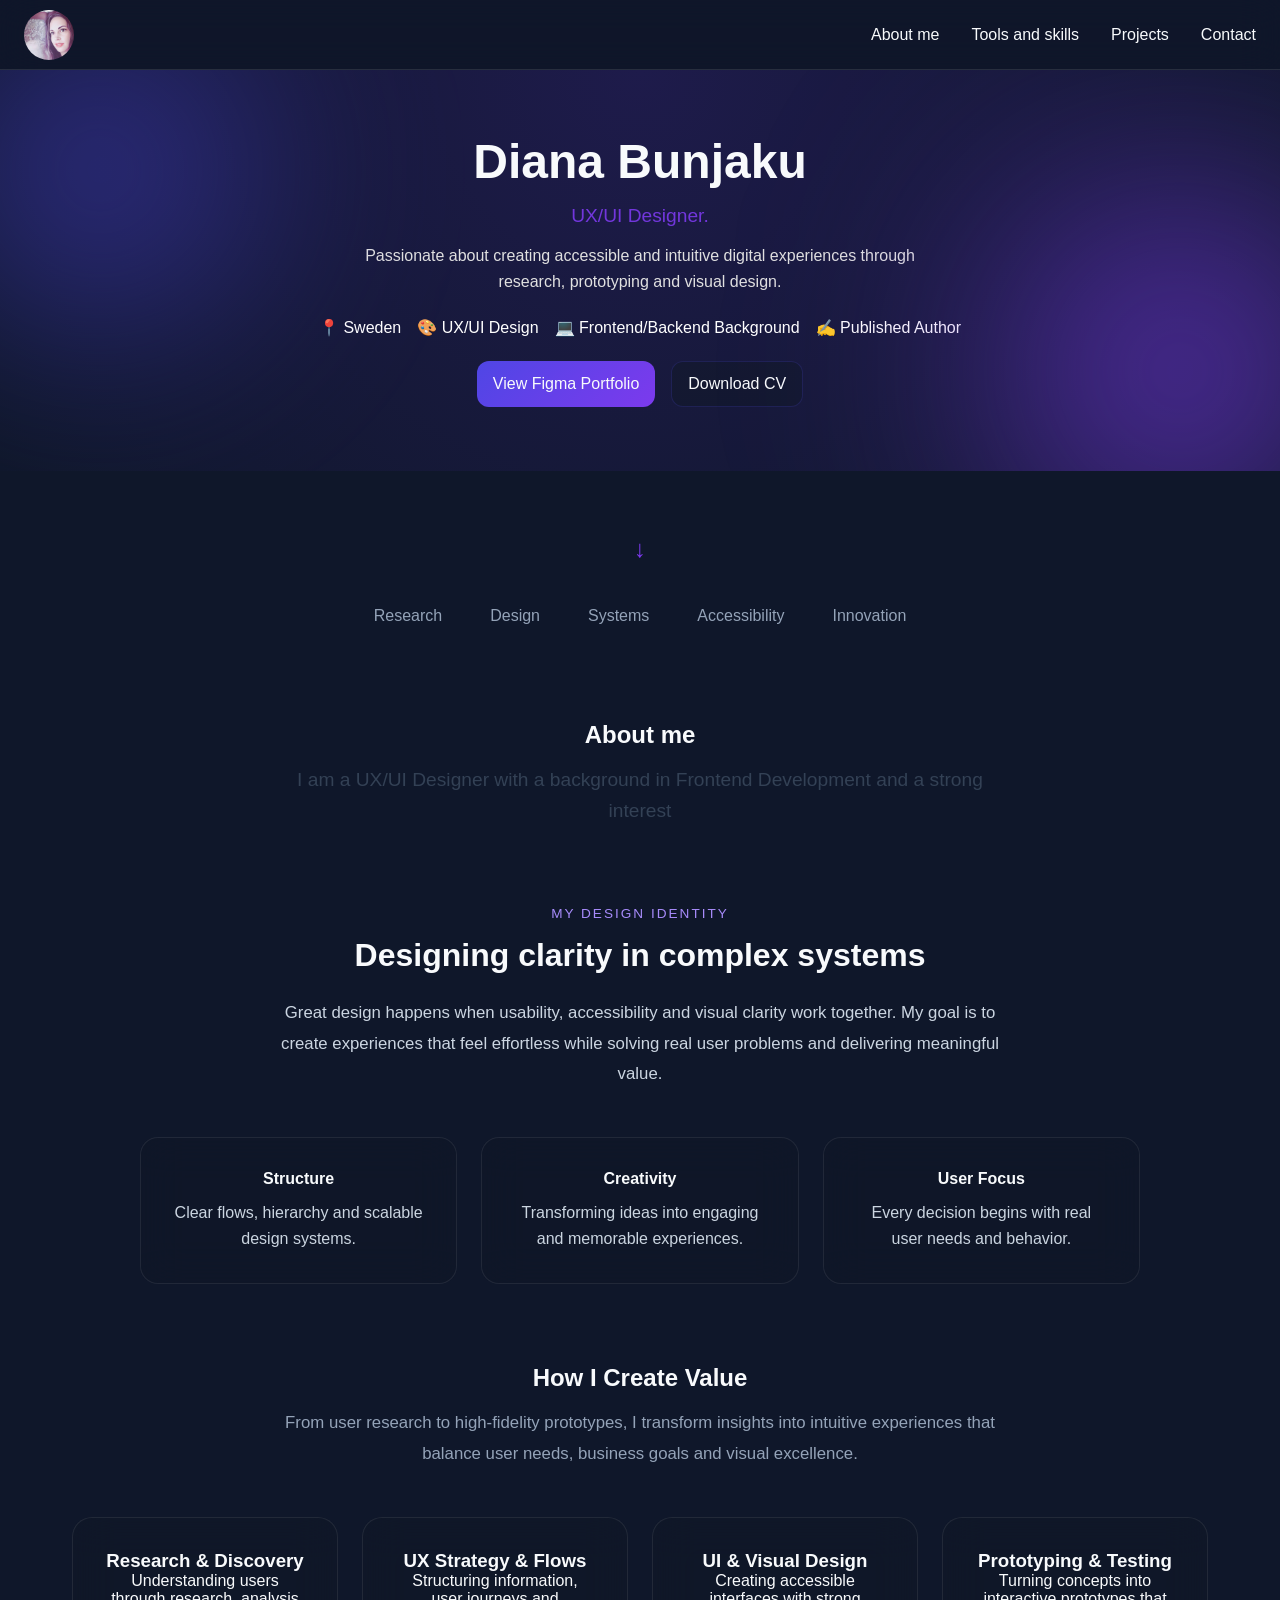
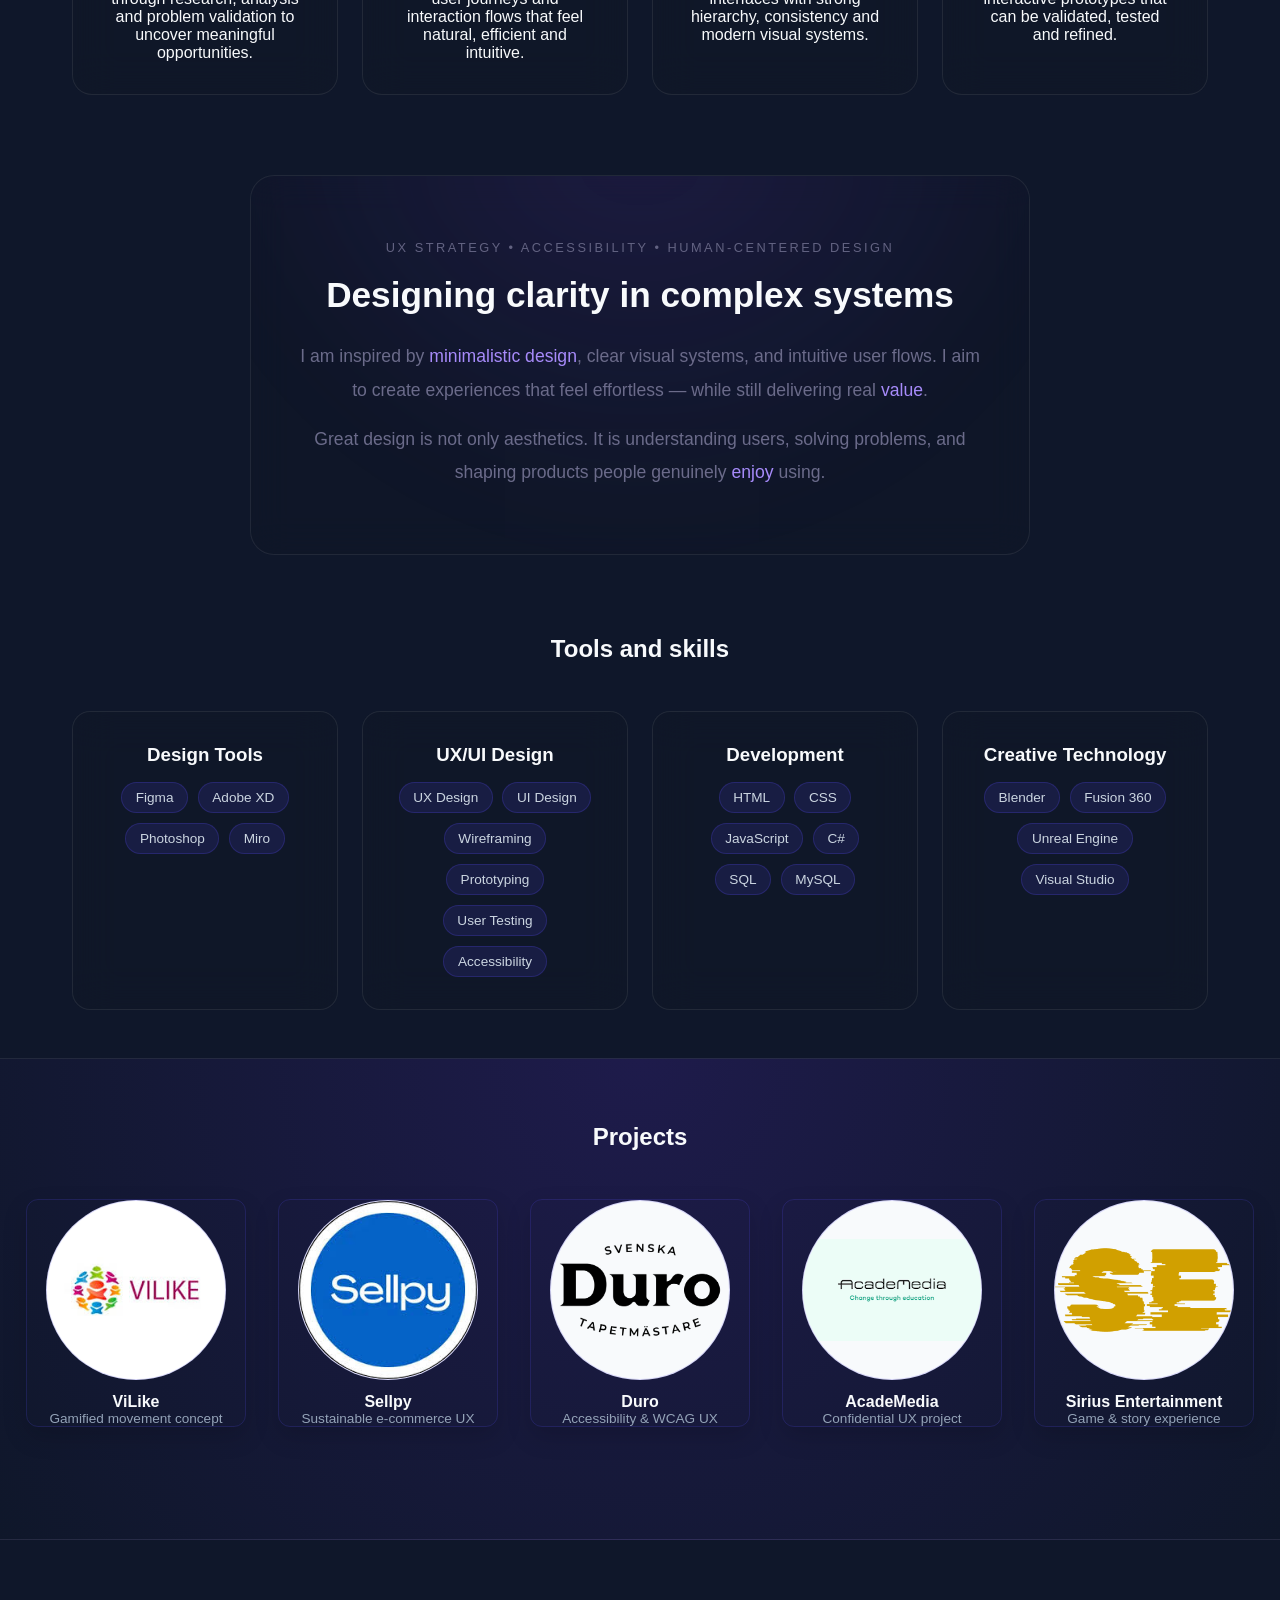
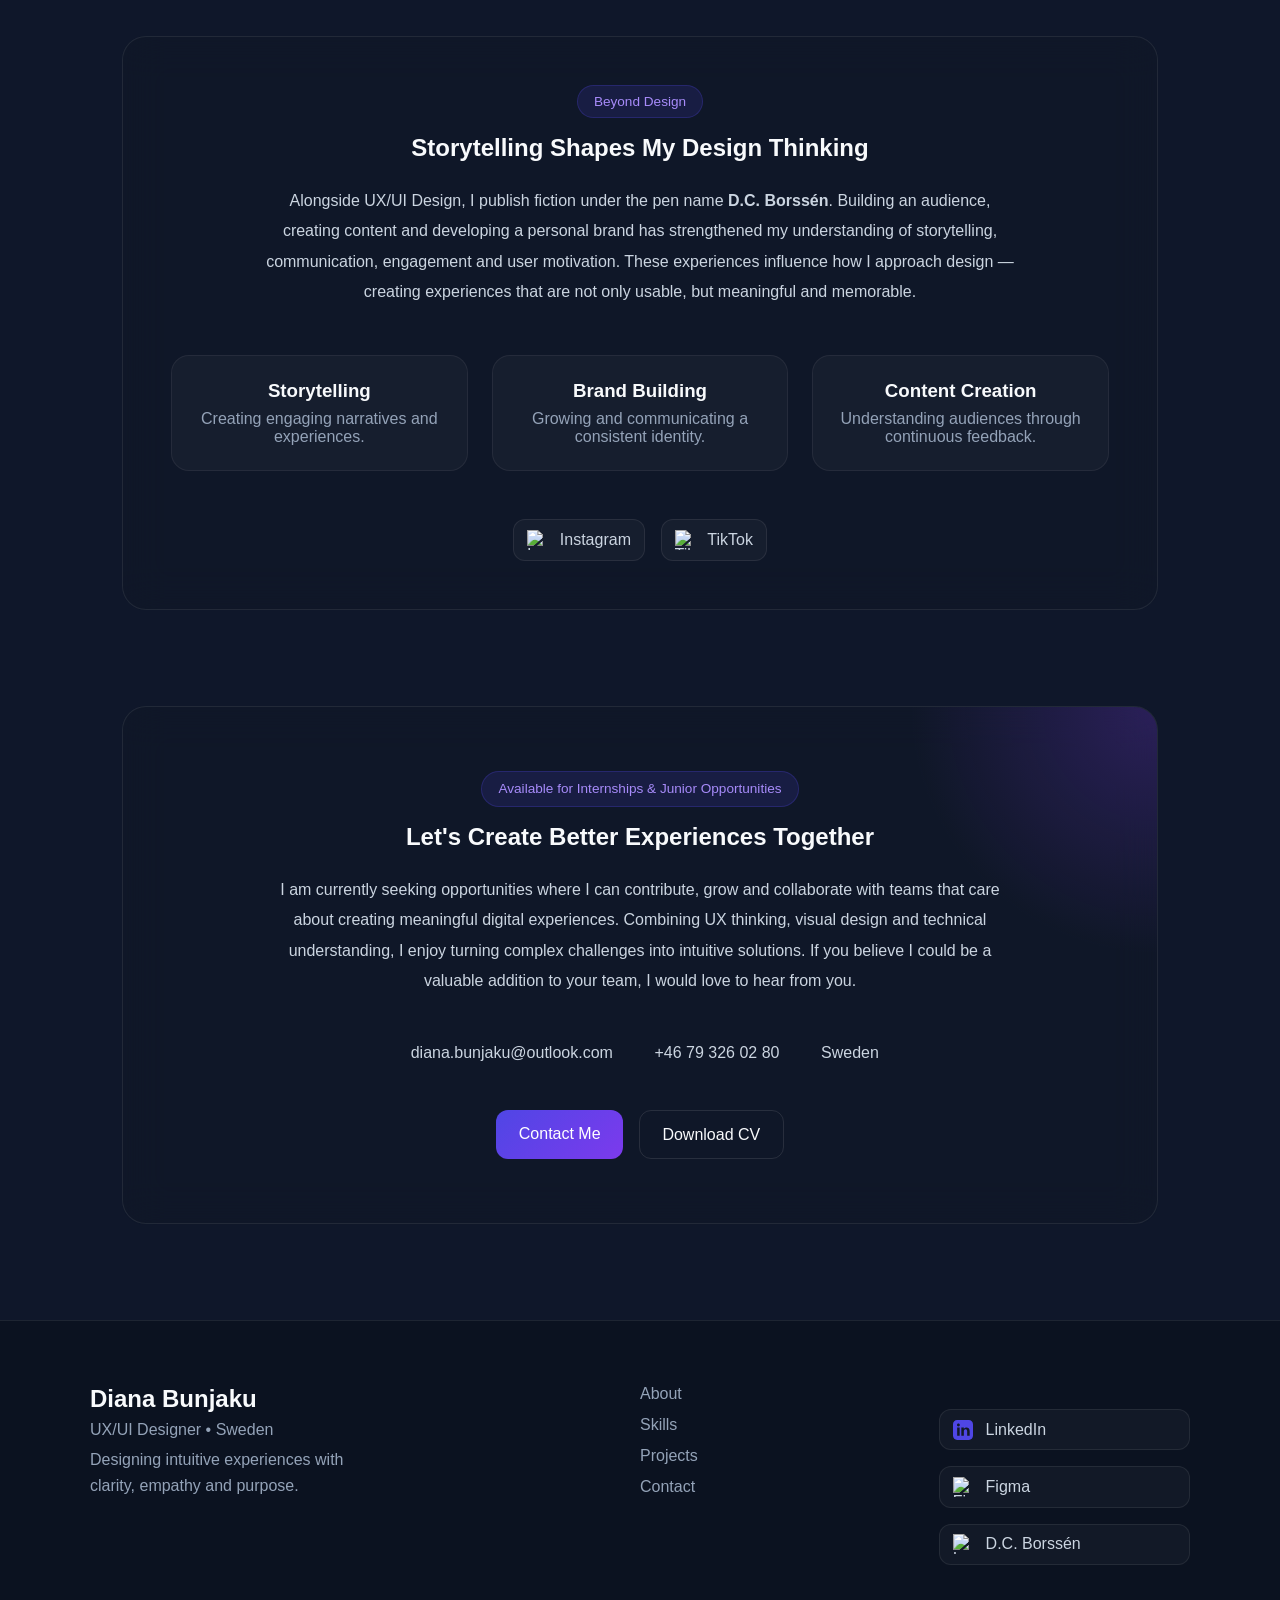
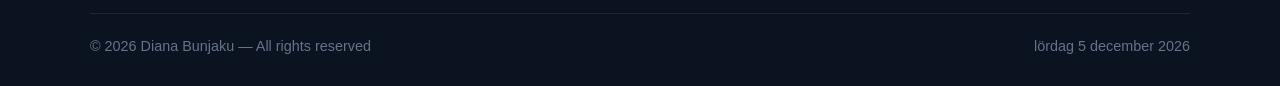
==== index.html @ 35d5da49 "index Byter namn till index.html" ====
<!DOCTYPE html>
<html lang="en">
<head>
    <meta charset="UTF-8">
    <meta name="viewport" content="width=device-width, initial-scale=1.0">
    <meta name="description" content="UX/UI Designer portfolio by Diana Bunjaku, showcasing case studies in UX research, accessibility, sustainable design, game UX and visual design.">
    <meta property="og:title" content="Diana Bunjaku | UX/UI Designer Portfolio">
<meta property="og:description" content="UX/UI portfolio showcasing case studies in UX research, accessibility, sustainable design, game UX and visual design.">
<meta property="og:image" content="images/og-image.png">
<meta property="og:type" content="website">
    <title>Diana Bunjaku | UX/UI Designer Portfolio</title>
    <link rel="stylesheet" href="css/styles.css">
    <link rel="icon" type="image/png" href="images/favicon.png">
    <script src="https://unpkg.com/lucide@latest"></script>
</head>
<body>
    <!-- Header, med navigation -->
    <header class="navbar">
        <!-- länk, tillbaka till start -->
            <a href="index.html" class="profile-picture">
            <img src="images/profile-db.jpg" class="picture" alt="profile picture">
            </a>
          <!-- navigationsmeny -->
            <nav class="nav-links">
                <!-- interna länkar, scrollar till sektioner via id -->
            <a href="#about">About me</a>
            <a href="#tools-and-skills">Tools and skills</a>
            <a href="#projects">Projects</a>
            <a href="#contact">Contact</a>
        </nav>
    </header>

    <section class="hero">
        <h1>Diana Bunjaku</h1>
        <p class="tagline">
UX/UI Designer. </p>
<p class="hero-description">
Passionate about creating accessible and intuitive digital experiences
through research, prototyping and visual design.
</p>
<div class="hero-tags">
<span>📍 Sweden</span>
<span>🎨 UX/UI Design</span>
<span>💻 Frontend/Backend Background</span>
<span>✍️ Published Author</span>
</div>
<div class="hero-buttons">
    <a class="personal-links" href="https://www.figma.com/proto/cJaUcOsBQ9vpoShl1d4egM/Portfolio?node-id=142-179&t=FnBAHOwaCByRGjpJ-0&scaling=scale-down&content-scaling=fixed&starting-point-node-id=142%3A179&page-id=142%3A178" target="_blank" rel="noopener">
        View Figma Portfolio
    </a>
    <a class="personal-links" href="PDF/CV.pdf" target="_blank" rel="noopener">
        Download CV
    </a>
</div>
    </section>
    <div class="scroll-indicator">
↓
</div>
      <!-- ikoner, ux-relaterade områden -->
    <section class="ux-skills">

<div class="ux-item">
<i data-lucide="search"></i>
<span>Research</span>
</div>

<div class="ux-item">
<i data-lucide="pen-tool"></i>
<span>Design</span>
</div>

<div class="ux-item">
<i data-lucide="layout-template"></i>
<span>Systems</span>
</div>

<div class="ux-item">
<i data-lucide="accessibility"></i>
<span>Accessibility</span>
</div>

<div class="ux-item">
<i data-lucide="sparkles"></i>
<span>Innovation</span>
</div>

</section>

    <section id="about" class="container fade-in">
        <h2>About me</h2>
        <p class="typing"></p>
        </section>

        <section class="design-identity fade-in">

    <div class="identity-intro">

        <p class="identity-label">
            MY DESIGN IDENTITY
        </p>

        <h3>
            Designing clarity in complex systems
        </h3>

        <p class="identity-description">
            Great design happens when usability,
            accessibility and visual clarity work together.

            My goal is to create experiences that feel effortless
            while solving real user problems and delivering meaningful value.
        </p>

    </div>

    <div class="identity-grid">

        <div class="identity-card structure">

            <i data-lucide="layers"></i>

            <h4>Structure</h4>

            <p>
                Clear flows, hierarchy and scalable design systems.
            </p>

        </div>

        <div class="identity-card creativity">

            <i data-lucide="sparkles"></i>

            <h4>Creativity</h4>

            <p>
                Transforming ideas into engaging and memorable experiences.
            </p>

        </div>

        <div class="identity-card user">

            <i data-lucide="user-round"></i>

            <h4>User Focus</h4>

            <p>
                Every decision begins with real user needs and behavior.
            </p>

        </div>

    </div>

</section>

        <section class="services-section">

<h2>How I Create Value</h2>

<p class="services-intro">
From user research to high-fidelity prototypes, I transform insights
into intuitive experiences that balance user needs, business goals
and visual excellence.
</p>

<div class="services">

<div class="service-card research-card">
<i data-lucide="search"></i>

<h3>Research & Discovery</h3>

<p>
Understanding users through research, analysis and problem validation
to uncover meaningful opportunities.
</p>

</div>

<div class="service-card ux-card">
<i data-lucide="git-branch"></i>

<h3>UX Strategy & Flows</h3>

<p>
Structuring information, user journeys and interaction flows that
feel natural, efficient and intuitive.
</p>

</div>

<div class="service-card ui-card">
<i data-lucide="palette"></i>

<h3>UI & Visual Design</h3>

<p>
Creating accessible interfaces with strong hierarchy, consistency
and modern visual systems.
</p>

</div>

<div class="service-card prototype-card">
<i data-lucide="monitor-smartphone"></i>

<h3>Prototyping & Testing</h3>

<p>
Turning concepts into interactive prototypes that can be validated,
tested and refined.
</p>

</div>

</div>

</section>

        <section class="about-extra">
    <div class="design-manifesto">

    <p class="manifesto-tag">
        UX Strategy • Accessibility • Human-Centered Design
    </p>

    <h3 class="manifesto-title">
        Designing clarity in complex systems
    </h3>

    <p class="manifesto-text">
        I am inspired by <strong>minimalistic design</strong>, clear visual systems, and intuitive user flows.
        I aim to create experiences that feel effortless — while still delivering real <strong>value</strong>.
    </p>

    <p class="manifesto-text">
        Great design is not only aesthetics.
        It is understanding users, solving problems, and shaping products people genuinely <strong>enjoy</strong> using.
    </p>

</div>
    </section>

        <section id="tools-and-skills" class="container fade-in">
            <h2>Tools and skills</h2>
        </section>
        <!-- verktyg och kompetenser -->
<section class="skills-categories">

    <div class="skill-card skill-card design">
        <i data-lucide="pen-tool"></i>
        <h3>Design Tools</h3>

        <div class="skill-tags">
            <span>Figma</span>
            <span>Adobe XD</span>
            <span>Photoshop</span>
            <span>Miro</span>
        </div>
    </div>

    <div class="skill-card skill-card ux">
        <i data-lucide="sparkles"></i>
        <h3>UX/UI Design</h3>

        <div class="skill-tags">
            <span>UX Design</span>
            <span>UI Design</span>
            <span>Wireframing</span>
            <span>Prototyping</span>
            <span>User Testing</span>
            <span>Accessibility</span>
        </div>
    </div>

    <div class="skill-card skill-card dev">
        <i data-lucide="code-2"></i>
        <h3>Development</h3>

        <div class="skill-tags">
            <span>HTML</span>
            <span>CSS</span>
            <span>JavaScript</span>
            <span>C#</span>
            <span>SQL</span>
            <span>MySQL</span>
        </div>
    </div>

    <div class="skill-card skill-card tech">
        <i data-lucide="box"></i>
        <h3>Creative Technology</h3>

        <div class="skill-tags">
            <span>Blender</span>
            <span>Fusion 360</span>
            <span>Unreal Engine</span>
            <span>Visual Studio</span>
        </div>
    </div>

</section>

        <section id="projects" class="fade-in">
        <h1>Projects</h1>
     <!-- projekt, klickbara bilder -->
    <div class="projects-grid">
        <a class="card vilike" href="projects/project-1.html">
        <div class="project-circle">
        <img src="images/vilike-logo.jpg" alt="vilike project image" class="project-image" class="project-image2">
    </div>

    <div class="project-info">
        <h3>ViLike</h3>
        <p>Gamified movement concept</p>
    </div>
        </a>

         <a class="card sellpy" href="projects/project-2.html">
         <div class="project-circle">
         <img src="images/Sellpy-logo.jpg" alt="sellpy project image" class="project-image">
         </div>
         <div class="project-info">
             <h3>Sellpy</h3>
             <p>Sustainable e-commerce UX</p>
         </div>
         </a>

        <a class="card duro" href="projects/project-3.html">
        <div class="project-circle">
        <img src="images/Duro_logo_SV_svart_hemsida (1).png" alt="duro project image" class="project-image2">
        </div>
        <div class="project-info">
            <h3>Duro</h3>
            <p>Accessibility & WCAG UX</p>
        </div>
        </a>

        <a class="card academedia" href="projects/project-5.html">
        <div class="project-circle">
        <img src="images/AcadeMedia.png" alt="AcadeMedia project image" class="project-image2">
        </div>
        <div class="project-info">
            <h3>AcadeMedia</h3>
            <p>Confidential UX project</p>
        </div>
        </a>

        <a class="card se" href="projects/project-4.html">
        <div class="project-circle">
        <img src="images/SE.png" alt="game project image" class="project-image2">
        </div>
        <div class="project-info">
            <h3>Sirius Entertainment</h3>
            <p>Game & story experience</p>
        </div>
        </a>
    </div>
    </section>

    <section class="creative-section">

<div class="creative-content">

<span class="creative-label">
Beyond Design
</span>

<h2>
Storytelling Shapes My Design Thinking
</h2>

<p class="creative-text">

Alongside UX/UI Design, I publish fiction under the pen name
<strong>D.C. Borssén</strong>.

Building an audience, creating content and developing a personal brand
has strengthened my understanding of storytelling, communication,
engagement and user motivation.

These experiences influence how I approach design —
creating experiences that are not only usable,
but meaningful and memorable.

</p>

<div class="creative-highlights">

<div class="creative-stat">
<h3>Storytelling</h3>
<p>Creating engaging narratives and experiences.</p>
</div>

<div class="creative-stat">
<h3>Brand Building</h3>
<p>Growing and communicating a consistent identity.</p>
</div>

<div class="creative-stat">
<h3>Content Creation</h3>
<p>Understanding audiences through continuous feedback.</p>
</div>

</div>

<div class="creative-links">

<a class="social-link" href="https://instagram.com/dcborssen">
<img src="https://cdn.simpleicons.org/instagram/4F46E5" alt="Instagram icon">
<span>Instagram</span>
</a>

<a class="social-link" href="https://tiktok.com/@dcborssen">
<img src="https://cdn.simpleicons.org/tiktok/4F46E5" alt="TikTok icon">
        <span>TikTok</span>
</a>

</div>

</div>

</section>

    <section id="contact" class="contact-section fade-in">

<div class="contact-card">

<span class="contact-label">
Available for Internships & Junior Opportunities
</span>

<h2>
Let's Create Better Experiences Together
</h2>

<p class="contact-description">

I am currently seeking opportunities where I can contribute,
grow and collaborate with teams that care about creating
meaningful digital experiences.

Combining UX thinking, visual design and technical understanding,
I enjoy turning complex challenges into intuitive solutions.

If you believe I could be a valuable addition to your team,
I would love to hear from you.

</p>

<div class="contact-methods">

<div class="contact-item">
<i data-lucide="mail"></i>
<span>diana.bunjaku@outlook.com</span>
</div>

<div class="contact-item">
<i data-lucide="phone"></i>
<span>+46 79 326 02 80</span>
</div>

<div class="contact-item">
<i data-lucide="map-pin"></i>
<span>Sweden</span>
</div>

</div>

<div class="contact-buttons">

<a
href="mailto:diana.bunjaku@outlook.com"
class="contact-btn primary-btn">

Contact Me

</a>

<a
href="PDF/CV.pdf"
target="_blank"
class="contact-btn secondary-btn">

Download CV

</a>

</div>

</div>

</section>
    
    <footer class="footer">

<div class="footer-inner">

<!-- Brand -->
<div class="footer-brand">

<h2>Diana Bunjaku</h2>

<p>
UX/UI Designer • Sweden
</p>

<p class="footer-tagline">
Designing intuitive experiences with clarity, empathy and purpose.
</p>

</div>

<!-- Links -->
<div class="footer-links">

<a href="#about">About</a>
<a href="#tools-and-skills">Skills</a>
<a href="#projects">Projects</a>
<a href="#contact">Contact</a>

</div>

<!-- Social -->
<div class="social-links">

<a class="social-link" href="https://linkedin.com/in/diana-bunjaku-236253159">
<svg class="icon" viewBox="0 0 24 24" fill="currentColor">
        <path d="M19 0h-14c-2.761 0-5 2.239-5 5v14c0 
        2.761 2.239 5 5 5h14c2.761 0 5-2.239 
        5-5v-14c0-2.761-2.239-5-5-5zm-11 19h-3v-10h3v10zm-1.5-11.268c-.966 
        0-1.75-.79-1.75-1.764s.784-1.764 1.75-1.764 1.75.79 
        1.75 1.764-.784 1.764-1.75 1.764zm13.5 
        11.268h-3v-5.604c0-3.368-4-3.113-4 
        0v5.604h-3v-10h3v1.765c1.396-2.586 
        7-2.777 7 2.476v5.759z"/>
    </svg>
        <span>LinkedIn</span>
</a>

<a class="social-link" href="https://www.figma.com/proto/cJaUcOsBQ9vpoShl1d4egM/Portfolio?node-id=142-179&t=FnBAHOwaCByRGjpJ-0&scaling=scale-down&content-scaling=fixed&starting-point-node-id=142%3A179&page-id=142%3A178">
<img src="https://cdn.simpleicons.org/figma/4F46E5" alt="Figma icon">
        <span>Figma</span>
</a>

<a class="social-link" href="https://instagram.com/dcborssen">
<img src="https://cdn.simpleicons.org/instagram/4F46E5" alt="Instagram icon">
        <span>D.C. Borssén</span>
</a>

</div>

</div>

<div class="footer-bottom">

<p>© 2026 Diana Bunjaku — All rights reserved</p>

<p id="date"></p>

</div>

</footer>

    <script src="js/script.js"></script>
</body>
</html>
---- css/styles.css ----
/* tar bort default spacing från browsern */
* {
    margin: 0; /* tar bort alla marginaler */
    padding: 0; /* tar bort all padding */
    text-decoration: none; /* tar bort underline på länkar */
    box-sizing: border-box; /* gör layout mer förutsägbar */
}

body {
    font-family: 'Arial', sans-serif;
    background: #0F172A;
    color: #F8FAFC;
    margin: 0;
}

.navbar {
    display: flex; /* flexbox layout */
    justify-content: space-between; /* sprider ut innehåll */
    align-items: center; /* vertikal centrering */
    padding: 0.6rem 1.5rem;
    background: rgba(15,23,42,.6);
    -webkit-backdrop-filter: blur(10px);
    -webkit-backdrop-filter: blur(20px);
    backdrop-filter: blur(20px);
    border-bottom: 1px solid rgba(248, 250, 252, 0.1);
    position: sticky; /* följer med vid scroll */
    top: 0;
    z-index: 1000; /* ligger ovanpå allt */
}

.navbar.scrolled {
    box-shadow: 0 10px 30px rgba(0,0,0,.3);
}

.profile-picture img {
    display: block;
    width: 50px;
    height: 50px;
    border-radius: 50%; /* gör den rund */
    object-fit: cover; /* gör att bilden fyller utan att deformeras */
}
/* hover, profil-bild */
.profile-picture img:hover {
    transform: scale(1.2);
    transition: 0.3s;
}

.nav-links {
    display: flex;
    gap: 2rem; /* mellanrum mellan nav-länkar (interna = #about) */
}

.nav-links a {
    text-decoration: none;
    color: #F8FAFC;
    font-weight: 500;
    transition: 0.2s;
    position: relative;
}

.nav-links a:hover {
    color: #4F46E5; /* hover */
}

.nav-links a::after {
    content: "";
    position: absolute;
    left: 0;
    bottom: -4px;
    width: 0%;
    height: 2px;
    background: #4F46E5;
    transition: 0.3s;
}

.nav-links a:hover::after {
    width: 100%;
}

.hero {
    text-align: center;
    padding: 4rem;
    background: radial-gradient(circle at top, #1e1b4b, #0F172A);
    color: white;
    position: relative;
    overflow: hidden;
}

.hero::before {
    content: "";
    position: absolute;
    width: 600px;
    height: 600px;
    background: radial-gradient(circle, #4F46E5, transparent 60%);
    top: -200px;
    left: -200px;
    filter: blur(80px);
    opacity: 0.5;
    animation: floatGlow 6s ease-in-out infinite;
}

.hero::after {
    content: "";

    position: absolute;

    width: 500px;
    height: 500px;

    right: -150px;
    bottom: -150px;

    background:
    radial-gradient(
        circle,
        #7C3AED,
        transparent 70%
    );

    filter: blur(120px);

    animation:
        floatGlow2 10s ease-in-out infinite;
}

@keyframes floatGlow {
    0%, 100% {
        transform: translate(0, 0);
    }
    50% {
        transform: translate(80px, 40px);
    }
}

@keyframes floatGlow2 {
    50% {
        transform:
        translate(-80px,-50px);
    }
}

.hero h1 {
    color: #F8FAFC;
    font-size: 3rem;
    margin-bottom: 1rem;
}

h1, h2, h3 {
    text-align: center;
}

.fade-in {
    opacity: 0;
    transform:translateY(40px) scale(.98);
    transition: opacity .8s ease, transform .8s ease;
}

.fade-in.show {
    opacity: 1;
    transform: translateY(0) scale(1);
}

.typing {
    font-size: 1.2rem;
    color: #CBD5E1;
    white-space: normal;
    overflow-wrap: break-word;
    line-height: 1.6;
    text-align: center;
}

.tagline {
    color: #7C3AED;
    font-size: 1.2rem;
    opacity: 0.9;
}

.hero-description {
    max-width: 600px;
    margin: 1rem auto;
    line-height: 1.6;
    color: #e0e0e0;
}

button {
    background: #4F46E5;
    color: #F8FAFC;
    border: none;
    padding: 0.7rem 1.2rem;
    border-radius: 8px;
    cursor: pointer;
}

button:hover {
    background: #7C3AED;
}

.hero-buttons {
    display: flex;
    gap: 1rem;
    justify-content: center;
    flex-wrap: wrap;
    margin-top: 1.5rem;
}

.personal-links {
    display: flex;
    align-items: center;
    gap: 0.6rem;

    padding: 0.8rem 1rem;
    border-radius: 12px;

    background: rgba(17, 24, 39, 0.5);
    border: 1px solid rgba(79, 70, 229, 0.2);

    color: #F8FAFC;
    text-decoration: none;

    transition: all 0.25s ease;
}

.personal-links:hover {
    transform: translateY(-3px);
    border-color: #4F46E5;
    box-shadow: 0 0 20px rgba(79, 70, 229, 0.3);
}

.personal-links:first-child {
    background: linear-gradient(135deg,#4F46E5,#7C3AED);
    border: none;
}

.personal-links:first-child:hover {
    box-shadow: 0 0 30px rgba(79,70,229,.6);
}

.hero-tags {
    display: flex;
    justify-content: center;
    gap: 1rem;
    flex-wrap: wrap;
    margin-top: 1.5rem;
}

.services {
    display: grid;
    grid-template-columns: repeat(4, 1fr);
    justify-content: center;
    gap: 1.5rem;
    margin-top: 3rem;
}

.service-card {
    background: rgba(17,24,39,.55);
    -webkit-backdrop-filter: blur(20px);
    backdrop-filter: blur(20px);

    border: 1px solid rgba(255,255,255,.08);

    border-radius: 20px;

    padding: 2rem;

    transition: .35s ease;

    position: relative;

    overflow: hidden;
}

.service-card:hover {
    transform: translateY(-8px);
    border-color: #4F46E5;
}

.service-card svg {
    width: 46px;
    height: 46px;

    margin-bottom: 1rem;

    transition: .3s;
}

.research-card svg {
    color: #3B82F6;
}

.ux-card svg {
    color: #A855F7;
}

.ui-card svg {
    color: #F472B6;
}

.prototype-card svg {
    color: #22D3EE;
}

.research-card:hover {
    border-color: #3B82F6;
    box-shadow: 0 0 30px rgba(59,130,246,.25);
}

.ux-card:hover {
    border-color: #A855F7;
    box-shadow: 0 0 30px rgba(168,85,247,.25);
}

.ui-card:hover {
    border-color: #F472B6;
    box-shadow: 0 0 30px rgba(244,114,182,.25);
}

.prototype-card:hover {
    border-color: #22D3EE;
    box-shadow: 0 0 30px rgba(34,211,238,.25);
}

.service-card:hover svg {
    transform: scale(1.15);
}

.services-section {
    max-width: 1200px;
    margin: 5rem auto;
    padding: 0 2rem;
    text-align: center;
}

.services-intro {
    max-width: 750px;
    margin: 1rem auto 3rem;
    color: #94A3B8;
    line-height: 1.8;
    font-size: 1.05rem;
}

.container {
    max-width: 1200px; /* begränsar bredd */
    margin: 0 auto; /* centrerar */
    padding: 0 2rem;
}

.container p {
    text-align: center;
}

section {
margin-bottom: 4rem;
}

#about {
    max-width: 850px;
}

#about p {
    max-width: 700px;
    margin: 1rem auto;
    line-height: 1.6; /* bättre läsbarhet, luft mellan raderna */
    color: #334155;
}

.about-extra p {
    text-align: center;
    margin-top: 1rem;
    color: #6B6B8A;
}

.design-identity {
    text-align: center;
    margin: 5rem auto;
    max-width: 1100px;
    padding: 0 2rem;
}

.identity-intro {
    text-align: center;
    max-width: 750px;
    margin: 0 auto 3rem auto;
}

.identity-label {
    color: #A78BFA;
    text-transform: uppercase;
    letter-spacing: 2px;
    font-size: .85rem;
    margin-bottom: 1rem;
}

.identity-intro h3 {
    font-size: 2rem;
    color: #F8FAFC;
    margin-bottom: 1.5rem;
}

.identity-description {
    color: #CBD5E1;
    line-height: 1.8;
    font-size: 1.05rem;
}

.identity-subtitle {
    color: #94A3B8;
    margin-top: .5rem;
    margin-bottom: 2.5rem;
}

.identity-grid {
    display: grid;
    grid-template-columns: repeat(3, 1fr);
    gap: 1.5rem;
    max-width: 1000px;
    margin: 0 auto;
}

.identity-card {
    background: rgba(17,24,39,.55);
    border: 1px solid rgba(255,255,255,.08);

    border-radius: 20px;

    padding: 2rem;

    text-align: center;

    -webkit-backdrop-filter: blur(20px);
    backdrop-filter: blur(20px);

    transition: .3s;
}

.identity-card:hover {
    transform: translateY(-8px);
}

.identity-card.structure:hover {
    border-color: #3B82F6;
    box-shadow: 0 0 25px rgba(59,130,246,.25);
}

.identity-card.creativity:hover {
    border-color: #A855F7;
    box-shadow: 0 0 25px rgba(168,85,247,.25);
}

.identity-card.user:hover {
    border-color: #22D3EE;
    box-shadow: 0 0 25px rgba(34,211,238,.25);
}

.identity-card.structure svg {
    color: #3B82F6;
}

.identity-card.creativity svg {
    color: #A855F7;
}

.identity-card.user svg {
    color: #22D3EE;
}

.identity-card svg {
    width: 42px;
    height: 42px;
    margin-bottom: 1rem;
}

.identity-card h4 {
    color: #F8FAFC;
    margin-bottom: .75rem;
}

.identity-card p {
    color: #CBD5E1;
    line-height: 1.6;
}

.identity-card.main {
    grid-column: span 3;

    background: rgba(17,24,39,.55);
    border: 1px solid rgba(124,58,237,.25);
    border-radius: 20px;

    padding: 2.5rem;
    -webkit-backdrop-filter: blur(20px);
    backdrop-filter: blur(20px);
}

.identity-card.main h3 {
    margin-bottom: 1rem;
    color: #F8FAFC;
}

.identity-card.main p {
    color: #CBD5E1;
    line-height: 1.8;
    max-width: 700px;
    margin: 0 auto;
}

.identity-card {
    background: rgba(17,24,39,.45);
    border: 1px solid rgba(255,255,255,.08);
    border-radius: 18px;

    padding: 2rem;
    transition: .3s;
}

.identity-card:hover {
    transform: translateY(-6px);
    border-color: #4F46E5;
}

.identity-card svg {
    width: 34px;
    height: 34px;
    color: #A78BFA;
    margin-bottom: .8rem;
}

.design-manifesto {
    max-width: 780px;
    margin: 5rem auto;
    padding: 3rem 2.5rem;
    text-align: center;

    background: rgba(17, 24, 39, 0.45);
    border: 1px solid rgba(255, 255, 255, 0.08);
    border-radius: 24px;
    -webkit-backdrop-filter: blur(18px);
    backdrop-filter: blur(18px);
    position: relative;
    overflow: hidden;
}

.manifesto-tag {
    color: #A78BFA;
    font-size: 0.8rem;
    letter-spacing: 2px;
    text-transform: uppercase;
    margin-bottom: 1.2rem;
    opacity: 0.9;
    letter-spacing: 2.5px;
}

.manifesto-title {
    font-size: 2.2rem;
    margin-bottom: 1.5rem;
    color: #F8FAFC;
    line-height: 1.2;
}

.manifesto-text {
    color: #CBD5E1;
    font-size: 1.1rem;
    line-height: 1.9;
    margin-bottom: 1rem;
    color: #CBD5E1;
}

.manifesto-text strong {
    color: #A78BFA;
    font-weight: 500;
}

.design-manifesto > * {
    position: relative;
    z-index: 1;
}

.design-manifesto::before {
    content: "";
    position: absolute;
    inset: -100px;
    background: radial-gradient(circle at top,rgba(124, 58, 237, 0.25),transparent 60%);
    filter: blur(60px);
    opacity: 0.6;
    z-index: 0;
}

.ux-skills {
    display: flex;
    justify-content: center;
    gap: 3rem;
    padding: 2rem;
    flex-wrap: wrap; /* gör responsiv */
}

.ux-item {
    display: flex;
    flex-direction: column;
    align-items: center;
    gap: .75rem;

    color: #94A3B8;

    transition: .3s;
}

.ux-item svg {
    width: 32px;
    height: 32px;

    color: #7C3AED;

    stroke-width: 1.8;
}

.ux-item:hover {
    transform: translateY(-5px);
    color: #F8FAFC;
}

.ux-item:hover svg {
    color: #A78BFA;
}

.skills-categories {
    display: grid;
    grid-template-columns: repeat(4, 1fr);
    gap: 1.5rem;
    max-width: 1200px;
    margin: 3rem auto;
    padding: 0 2rem;
}

.skill-card {
    background: rgba(17,24,39,.55);
    -webkit-backdrop-filter: blur(20px);
    backdrop-filter: blur(20px);
    border: 1px solid rgba(255,255,255,.08);
    border-radius: 18px;
    padding: 2rem;
    text-align: center;
    transition: all .25s ease;
    position: relative;
    overflow: hidden;
}

.skill-card::before {
    content: "";
    position: absolute;
    inset: 0;
    border-radius: 18px;
    opacity: 0;
    transition: .25s;
}

.skill-card:hover {
    transform: translateY(-8px);
}

.skill-card i {
    width: 28px;
    height: 28px;
    color: #4F46E5;
    margin-bottom: 0.8rem;
}

.skill-card svg {
    width: 42px;
    height: 42px;
    color: #7C3AED;
    margin-bottom: 1rem;
}

.skill-card h3 {
    margin-bottom: 1rem;
    color: #F8FAFC;
}

.skill-tags {
    display: flex;
    flex-wrap: wrap;
    justify-content: center;
    gap: .6rem;
}

.skill-tags span {
    background: rgba(79,70,229,.15);
    border: 1px solid rgba(79,70,229,.25);
    color: #CBD5E1;
    padding: .45rem .85rem;
    border-radius: 999px;
    font-size: .85rem;
}

.skill-tags span:hover {
    background: rgba(79,70,229,0.15);
    border-color: rgba(79,70,229,0.4);
    transform: translateY(-2px);
}

.skill-card.design svg {
    color: #3B82F6;
    filter: drop-shadow(0 0 6px rgba(59,130,246,.6));
}

.skill-card.ux svg {
    color: #A855F7;
    filter: drop-shadow(0 0 6px rgba(168,85,247,.6));
}

.skill-card.dev svg {
    color: #22D3EE;
    filter: drop-shadow(0 0 6px rgba(34,211,238,.6));
}

.skill-card.tech svg {
    color: #F472B6;
    filter: drop-shadow(0 0 6px rgba(244,114,182,.6));
}

.skill-card.design:hover {
    border-color: #3B82F6;
    box-shadow: 0 0 25px rgba(59,130,246,.35);
}
.skill-card.design:hover svg {
    color: #60A5FA;
}

.skill-card.ux:hover {
    border-color: #A855F7;
    box-shadow: 0 0 25px rgba(168,85,247,.35);
}
.skill-card.ux:hover svg {
    color: #C084FC;
}

.skill-card.dev:hover {
    border-color: #22D3EE;
    box-shadow: 0 0 25px rgba(34,211,238,.35);
}
.skill-card.dev:hover svg {
    color: #67E8F9;
}

.skill-card.tech:hover {
    border-color: #F472B6;
    box-shadow: 0 0 25px rgba(244,114,182,.35);
}
.skill-card.tech:hover svg {
    color: #F9A8D4;
}

.skill-card.design:hover::before {
    opacity: 1;
    background: radial-gradient(circle at top, rgba(59,130,246,.15), transparent 60%);
}

.skill-card.ux:hover::before {
    opacity: 1;
    background: radial-gradient(circle at top, rgba(168,85,247,.15), transparent 60%);
}

.skill-card.dev:hover::before {
    opacity: 1;
    background: radial-gradient(circle at top, rgba(34,211,238,.15), transparent 60%);
}

.skill-card.tech:hover::before {
    opacity: 1;
    background: radial-gradient(circle at top, rgba(244,114,182,.15), transparent 60%);
}

.projects-grid {
    width: 100%;
    display: flex;
    justify-content: center;
    align-items: center;
    gap: 2rem;
    padding: 3rem 1rem;
    flex-wrap: wrap;
    object-fit: cover;
}

.projects-grid .card {
    width: 300px;
    padding: 0;
    box-shadow: 0 10px 25px rgba(0, 0, 0, 0.15);
    transition: transform 0.3s ease;
    display: flex;
    align-items: center;
    justify-content: center;
    flex-shrink: 0;
    background: none;
    border: 1px solid rgba(79, 70, 229, 0.2);
    position: relative;
    flex-direction: column;
    gap: 0.8rem;
    text-align: center;
    text-decoration: none;
    width: 220px;
}

.project-circle {
    width: 180px;
    height: 180px;
    border-radius: 50%;
    overflow: hidden;
    background: #F8FAFC;
    border: 1px solid rgba(79, 70, 229, 0.2);
    display: flex;
    align-items: center;
    justify-content: center;
    transition: transform 0.35s ease, box-shadow 0.35s ease;
}

.project-circle img {
    width: 70%;
    height: 70%;
    object-fit: contain;
    transform: scale(1.05);
}

.card:hover .project-circle {
    transform: translateY(-6px) scale(1.08);
    box-shadow: 0 0 25px rgba(79, 70, 229, 0.4);
}

.projects-grid .card {
    transition: transform 0.35s cubic-bezier(0.22, 1, 0.36, 1);
}

.project-circle {
    transition: transform 0.45s cubic-bezier(0.22, 1, 0.36, 1),
                box-shadow 0.45s cubic-bezier(0.22, 1, 0.36, 1);
}

/* MAIN HOVER */
.projects-grid .card:hover {
    transform: translateY(-8px);
}

.projects-grid .card:hover .project-circle {
    transform: scale(1.08);
    box-shadow: 0 12px 40px rgba(79, 70, 229, 0.25);
}

.projects-grid .card::before {
    content: "";
    position: absolute;
    inset: 0;
    background: linear-gradient(135deg,rgba(124,58,237,.5),rgba(79,70,229,.1));
    opacity: 0;
    transition: .3s;
}

.projects-grid .card {
    transition: transform 0.3s ease;
}

.projects-grid .card:hover {
    transform: translateY(-4px);
}

.projects-grid .card {
    position: relative;
    overflow: hidden;
}

.projects-grid .card::after {
    content: "";
    position: absolute;
    inset: 0;
    background: radial-gradient(
        circle at top,
        rgba(255,255,255,0.08),
        transparent 60%
    );
    opacity: 0;
    transition: 0.4s;
}

.projects-grid .card:hover::after {
    opacity: 1;
}

.projects-grid .card img {
    width: 100%;
    height: 100%;
    object-fit: contain;
    border-radius: 50%; 
    object-position: center;
    display: block;
    transform: scale(1.02);
    transition: transform 0.4s ease;
}

.projects-grid .card:hover img {
    transform: scale(1.1);
}

.projects-grid .card:hover .project-circle {
    transform: translateY(-6px) scale(1.05);
    box-shadow: 0 0 25px rgba(79, 70, 229, 0.4);
}

.vilike:hover .project-circle {
    box-shadow: 0 0 30px rgba(168, 85, 247, 0.6);
}

.sellpy:hover .project-circle {
    box-shadow: 0 0 30px rgba(59, 130, 246, 0.6);
}

.duro:hover .project-circle {
    box-shadow: 0 0 30px rgba(245, 158, 11, 0.6);
}

.academedia:hover .project-circle {
    box-shadow: 0 0 30px rgba(34, 197, 94, 0.6);
}

.se:hover .project-circle {
    box-shadow: 0 0 30px rgba(250, 204, 21, 0.6);
}

.project-circle {
    transition: transform 0.35s ease, box-shadow 0.35s ease;
}

#projects {
    width: 100%;
    padding: 0;
    margin: 0;
    text-align: center;
    -webkit-backdrop-filter: blur(20px);
    backdrop-filter: blur(20px);
    border-top: 1px solid rgba(255,255,255,0.08);
    border-bottom: 1px solid rgba(255,255,255,0.08);
    background: radial-gradient(circle at top, #1e1b4b, #0F172A);
    padding: 4rem 0;
}

#projects h2 {
    color: white;
    padding-top: 3rem;
    margin-bottom: 2rem;
}

.project-info h3 {
    margin: 0;
    font-size: 1rem;
    color: #F8FAFC;
}

.project-info p {
    margin: 0;
    font-size: 0.85rem;
    color: #94A3B8;
}

.icons {
    display: flex;
    justify-content: center;
    gap: 2rem;
    margin: 2rem 0;
    padding: 2rem;
}

.icon {
    text-align: center;
}

.card {
    padding: 1rem;
    border-radius: 12px;
    text-decoration: none;
    object-fit: cover;
    transition: 0.3s;
}

.icons .card {
    width: 200px;
    text-align: center;
}

.card img {
    width: 100%;
    border-radius: 10px;
    display: block;
    object-fit: cover;
}

.icons img {
width: 60px;
margin-bottom: 1rem;
}

.filters {
margin-bottom: 1rem;
}

.fade-in {
    opacity: 0;
    transform: translateY(30px);
    transition: all 0.8s ease;
}

.fade-in.show {
    opacity: 1;
    transform: translateY(0);
}

footer {
    margin-top: 6rem;
    background: #0B1220;
    border-top: 1px solid rgba(255,255,255,.08);
    padding: 4rem 2rem 2rem;
}

.footer h2 {
    font-size: 1.5rem;
    margin-bottom: 1rem;
    text-align: left;
}

.footer-inner {
    max-width: 1100px;
    margin: 0 auto;

    display: grid;
    grid-template-columns: 2fr 1fr 1fr;
    gap: 3rem;

    align-items: start;
}

.footer-brand h2 {
    color: #F8FAFC;
    margin-bottom: .5rem;
}

.footer-brand p {
    color: #94A3B8;
    margin-bottom: .5rem;
}

.footer-tagline {
    color: #CBD5E1;
    line-height: 1.6;
    max-width: 300px;
}

.footer-links {
    display: flex;
    flex-direction: column;
    gap: .8rem;
}

.footer-links a {
    color: #94A3B8;
    text-decoration: none;
    transition: .2s;
}

.footer-links a:hover {
    color: #7C3AED;
    transform: translateX(4px);
}

.footer-social {
    display: flex;
    gap: 1rem;
}

.social-icon {
    width: 42px;
    height: 42px;

    display: flex;
    align-items: center;
    justify-content: center;

    border-radius: 12px;

    background: rgba(255,255,255,.04);
    border: 1px solid rgba(255,255,255,.08);

    color: #CBD5E1;

    transition: .3s;
}

.social-icon:hover {
    transform: translateY(-4px);
    border-color: #7C3AED;
    box-shadow: 0 0 20px rgba(124,58,237,.25);
    color: #A78BFA;
}

.footer-bottom {
    max-width: 1100px;
    margin: 3rem auto 0;
    display: flex;
    justify-content: space-between;
    gap: 1rem;
    flex-wrap: wrap;
    border-top: 1px solid rgba(255,255,255,.08);
    padding-top: 1.5rem;
    color: #64748B;
    font-size: .9rem;
}

.creative-section {
    max-width: 1100px;
    margin: 6rem auto;
    padding: 0 2rem;
}

.creative-content {
    background: rgba(17,24,39,.55);
    -webkit-backdrop-filter: blur(20px);
    backdrop-filter: blur(20px);

    border: 1px solid rgba(255,255,255,.08);

    border-radius: 24px;

    padding: 3rem;
    text-align: center;
}

.creative-links {
    display: flex;
    gap: 1rem;
    justify-content: center;
    flex-wrap: wrap;
    margin-top: 1.5rem;
}

.creative-label {
    display: inline-block;

    padding: .5rem 1rem;

    border-radius: 999px;

    background: rgba(79,70,229,.15);

    border: 1px solid rgba(79,70,229,.25);

    color: #A78BFA;

    font-size: .85rem;

    margin-bottom: 1rem;
}

.creative-content h2 {
    margin-bottom: 1.5rem;
}

.creative-text {
    max-width: 750px;

    margin: 0 auto 3rem;

    color: #CBD5E1;

    line-height: 1.9;
}

.creative-highlights {
    display: grid;

    grid-template-columns: repeat(3, 1fr);

    gap: 1.5rem;

    margin-bottom: 3rem;
}

.creative-stat {
    background: rgba(255,255,255,.03);

    border: 1px solid rgba(255,255,255,.06);

    border-radius: 18px;

    padding: 1.5rem;

    transition: .3s;
}

.creative-stat:hover {
    transform: translateY(-6px);

    border-color: #7C3AED;

    box-shadow: 0 0 25px rgba(124,58,237,.2);
}

.creative-stat h3 {
    color: #F8FAFC;

    margin-bottom: .5rem;
}

.creative-stat p {
    color: #94A3B8;
}

.social-link {
    display: flex;
    align-items: center;
    gap: 0.8rem;
    padding: 0.6rem 0.8rem;
    border-radius: 12px;
    background: rgba(255,255,255,.03);
    border: 1px solid rgba(255,255,255,.08);
    color: #CBD5E1;
    text-decoration: none;
    transition: all 0.25s ease;
}

.social-link img {
    width: 20px;
    height: 20px;
    flex-shrink: 0;
}

.social-link svg {
    width: 20px;
    height: 20px;
    color: #4F46E5;
    flex-shrink: 0;
}

.social-link:hover {
    transform: translateY(-3px);
    border-color: #7C3AED;
    box-shadow: 0 0 18px rgba(124,58,237,.25);
    color: #F8FAFC;
}

.social-links {
    display: flex;
    gap: 1rem;
    flex-direction: column;
    margin-top: 1.5rem;
}

.contact-section {
    max-width: 1100px;
    margin: 6rem auto;
    padding: 0 2rem;
}

.contact-card {
    background: rgba(17,24,39,.55);
    -webkit-backdrop-filter: blur(20px);
    backdrop-filter: blur(20px);
    border: 1px solid rgba(255,255,255,.08);
    border-radius: 24px;
    padding: 4rem 3rem;
    text-align: center;
    position: relative;
    overflow: hidden;
}

.contact-card::before {
    content: "";
    position: absolute;
    width: 500px;
    height: 500px;
    background:radial-gradient(circle,rgba(124,58,237,.25),transparent 70%);
    top: -250px;
    right: -250px;
    pointer-events: none;
}

.contact-label {
    display: inline-block;
    padding: .6rem 1rem;
    border-radius: 999px;
    background: rgba(79,70,229,.15);
    border: 1px solid rgba(79,70,229,.25);
    color: #A78BFA;
    margin-bottom: 1rem;
    font-size: .85rem;
}

.contact-description {
    max-width: 750px;

    margin: 1.5rem auto 3rem;

    line-height: 1.9;

    color: #CBD5E1;
}

.contact-methods {
    display: flex;

    justify-content: center;

    gap: 2rem;

    flex-wrap: wrap;

    margin-bottom: 3rem;
}

.contact-item {
    display: flex;

    align-items: center;

    gap: .6rem;

    color: #CBD5E1;
}

.contact-item svg {
    width: 20px;
    height: 20px;

    color: #7C3AED;
}

.contact-buttons {
    display: flex;

    justify-content: center;

    gap: 1rem;

    flex-wrap: wrap;
}

.contact-btn {
    padding: .9rem 1.4rem;

    border-radius: 12px;

    text-decoration: none;

    transition: .3s;
}

.primary-btn {
    background:
    linear-gradient(
        135deg,
        #4F46E5,
        #7C3AED
    );

    color: white;
}

.primary-btn:hover {
    transform: translateY(-4px);

    box-shadow:
    0 0 25px rgba(79,70,229,.4);
}

.secondary-btn {
    border: 1px solid rgba(255,255,255,.1);

    color: #F8FAFC;
}

.secondary-btn:hover {
    border-color: #7C3AED;

    transform: translateY(-4px);
}

.footer-text {
    color: #94A3B8;
    margin-top: .5rem;
}

.scroll-indicator {
    text-align: center;
    margin-top: 3rem;
    font-size: 1.5rem;
    color: #7C3AED;
    animation: bounce 2s infinite;
}

@keyframes bounce {
    0%, 20%, 50%, 80%, 100% {transform: translateY(0);}
    40% {transform: translateY(-20px);}
    60% {transform: translateY(-10px);}
    0%,100% {
        transform: translateY(0);
    }

    50% {
        transform: translateY(10px);
    }
}

.core-values {
    text-align: center;
    margin-top: 4rem;
}

.core-values-subtitle {
    color: #94A3B8;
    margin-top: .5rem;
    margin-bottom: 2rem;
}

.values-grid {
    display: grid;
    grid-template-columns: repeat(3, 1fr);
    gap: 1.5rem;
    max-width: 1000px;
    margin: 0 auto;
}

.value-card {
    background: rgba(17,24,39,.55);
    -webkit-backdrop-filter: blur(20px);
    backdrop-filter: blur(20px);
    border: 1px solid rgba(255,255,255,.08);
    border-radius: 18px;
    padding: 2rem;
    transition: .3s;
    text-align: center;
}

.value-card:hover {
    transform: translateY(-8px);
    border-color: #4F46E5;
    box-shadow: 0 0 25px rgba(79,70,229,.25);
}

.value-card svg {
    width: 42px;
    height: 42px;
    color: #7C3AED;
    margin-bottom: 1rem;
}

.value-card h3 {
    margin-bottom: .5rem;
}

.value-card p {
    color: #CBD5E1;
    font-size: .95rem;
    line-height: 1.5;
}

.card:hover.vilike .project-circle {
    box-shadow: 0 0 30px rgba(124, 58, 237, 0.7);
}

.card:hover.sellpy .project-circle {
    box-shadow: 0 0 30px rgba(59, 130, 246, 0.7);
}

.card:hover.duro .project-circle {
    box-shadow: 0 0 30px rgba(212, 175, 55, 0.7);
}

.card:hover.academedia .project-circle {
    box-shadow: 0 0 30px rgba(34, 197, 94, 0.7);
}

.card:hover.se .project-circle {
    box-shadow: 0 0 30px rgba(250, 204, 21, 0.7);
}

@media (max-width: 768px) {
    .menu-toggle {
        display: block;
    }

    .projects-grid {
        flex-direction: column;
        align-items: center;
        gap: 1.5rem;
    }

    .projects-grid .card {
    width: 220px;
    height: auto;
}

    .skills-grid {
        flex-direction: column;
    }

    .tools, .skills {
        width: 100%;
    }

    .navbar {
        flex-direction: column;
        align-items: center;
    }

    .nav-links {
        display: none;
        flex-direction: column;
    }

    .nav-links.open {
        display: flex;
    }

    .hero h1 {
        font-size: 2rem;
    }

    .skills-categories {
    grid-template-columns: 1fr;
}

.values-grid {
    grid-template-columns: 1fr;
}

.identity-grid {
    grid-template-columns: 1fr;
}

.creative-highlights {
    grid-template-columns: 1fr;
}

.contact-methods {
    flex-direction: column;
}

.contact-card {
    padding: 2.5rem 1.5rem;
}

.footer-inner {
        grid-template-columns: 1fr;
        text-align: center;
    }

    .footer-social {
        justify-content: center;
    }

    .footer-bottom {
        flex-direction: column;
        gap: .5rem;
        text-align: center;
    }

    .project-hero h1 {
    font-size: 2.2rem;
}

.case-card {
    padding: 1.5rem;
}

.process-card img {
    height: 320px;
}

}

@media (max-width: 768px) {
    .nav-links {
        display: flex;
        flex-direction: row;
        flex-wrap: wrap;
        justify-content: center;
        gap: 1rem;
        margin-top: 1rem;
    }
}

@media (max-width: 768px) {
    .services-section {
        padding: 0 1.2rem;
        margin: 4rem auto;
    }

    .services {
        grid-template-columns: 1fr;
        gap: 1.2rem;
        margin-top: 2rem;
    }

    .service-card {
        width: 100%;
        padding: 1.6rem;
    }

    .service-card svg {
        width: 38px;
        height: 38px;
    }

    .services-intro {
        font-size: 0.95rem;
        line-height: 1.7;
        margin-bottom: 2rem;
    }
}

@media (max-width: 768px) {
    .footer {
        padding: 3rem 1.2rem 2rem;
    }

    .footer-inner {
        grid-template-columns: 1fr;
        gap: 2rem;
        text-align: center;
    }

    .footer-brand,
    .footer-links,
    .social-links {
        align-items: center;
        justify-content: center;
    }

    .footer-tagline {
        max-width: 100%;
        margin: 0 auto;
    }

    .footer-links {
        flex-direction: row;
        flex-wrap: wrap;
        gap: 1rem;
        justify-content: center;
    }

    .social-links {
        display: flex;
        flex-wrap: wrap;
        gap: 0.8rem;
    }

    .social-link {
        width: fit-content;
    }

    .footer-bottom {
        flex-direction: column;
        gap: 0.7rem;
        text-align: center;
    }
}

@media (max-width: 480px) {
    .social-link {
        padding: 0.7rem 0.9rem;
        font-size: 0.9rem;
    }
}

@media (max-width: 768px) {
    .footer h2 {
        text-align: center;
    }

    .social-links {
        flex-direction: row;
        justify-content: center;
        align-items: center;
    }
}
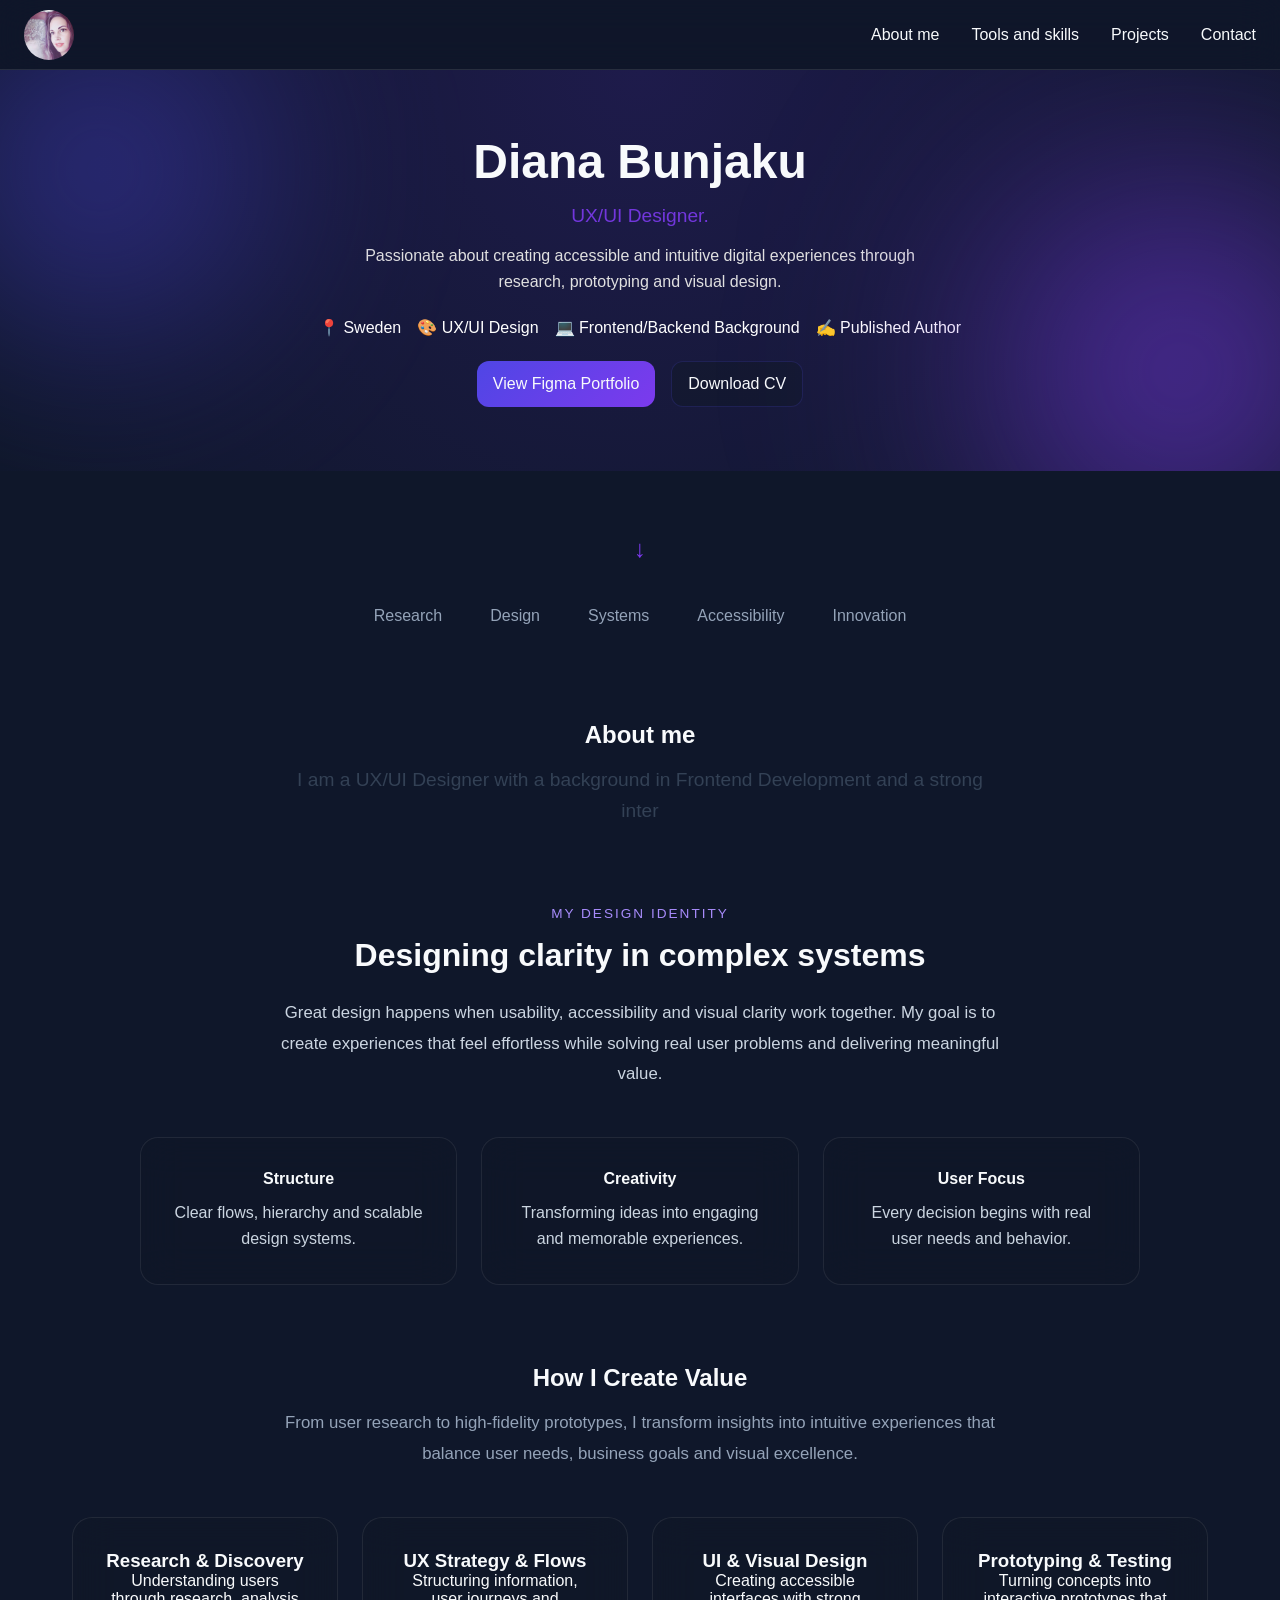
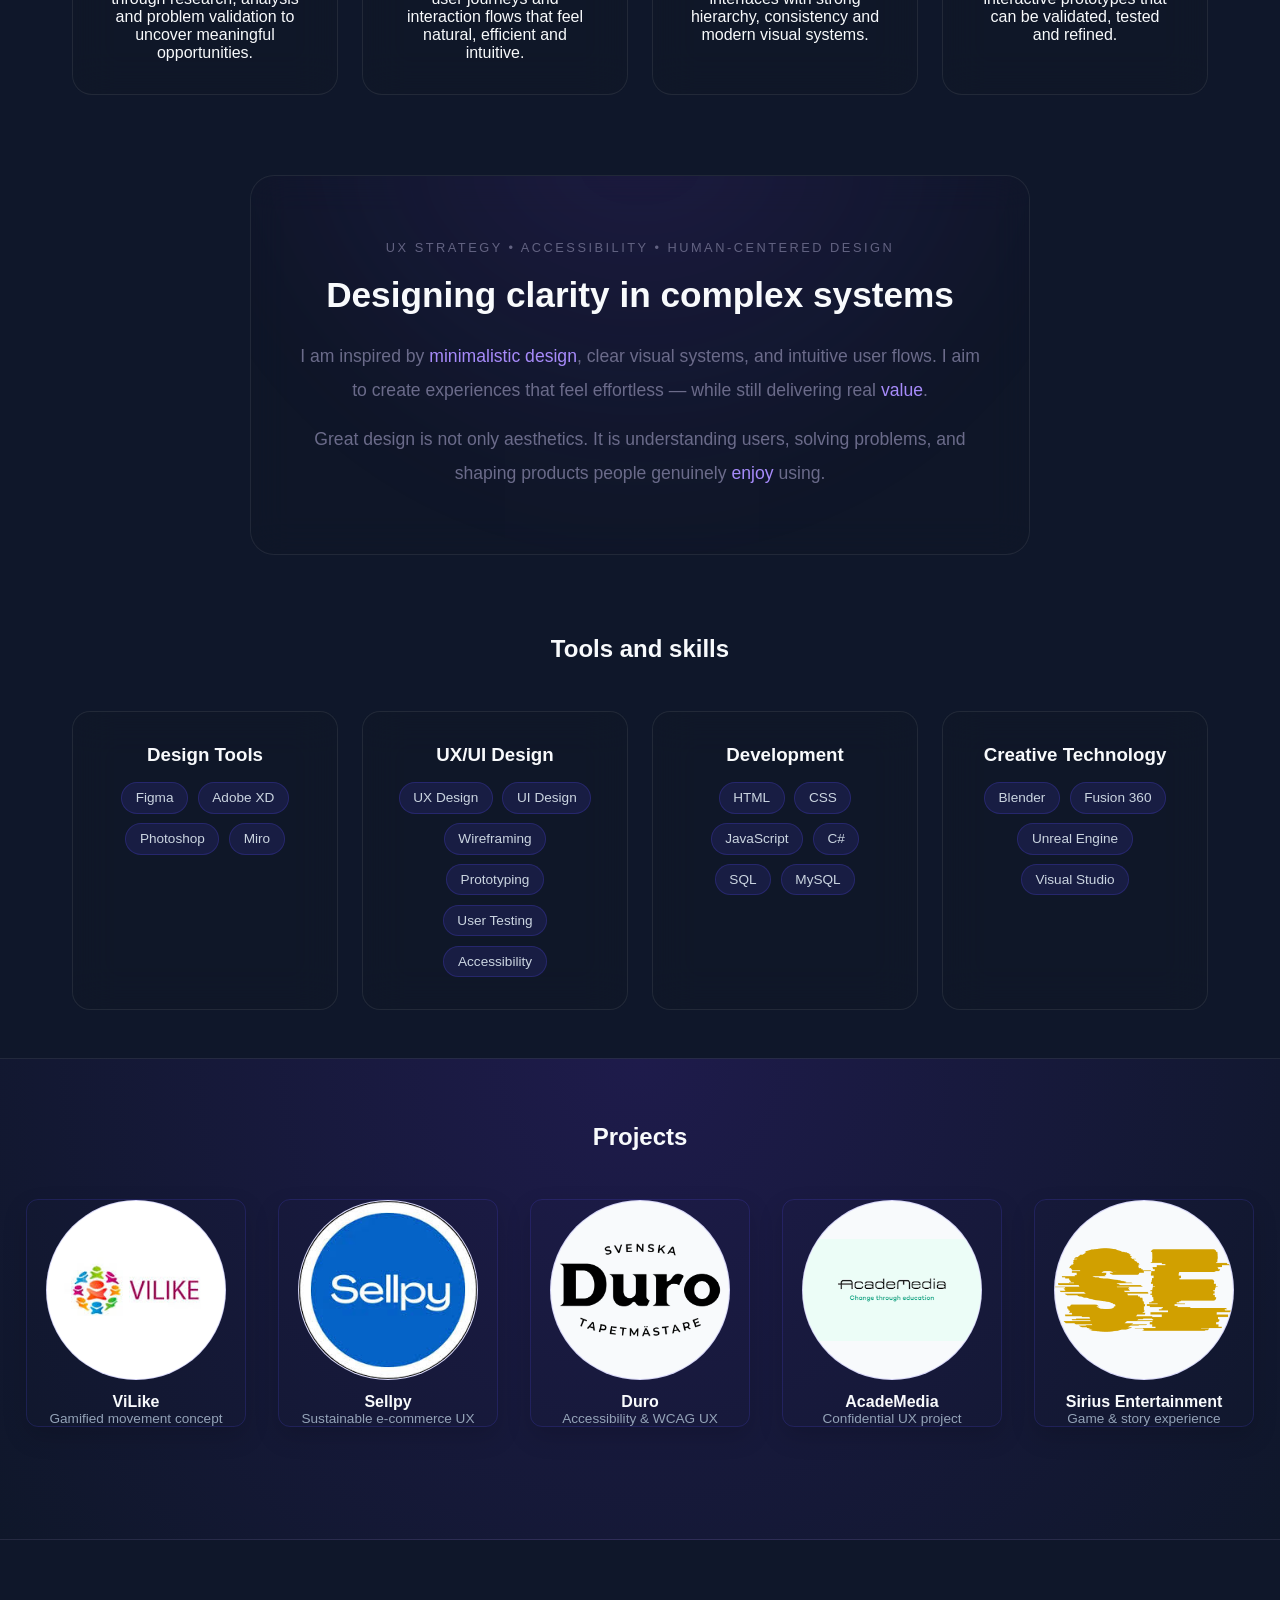
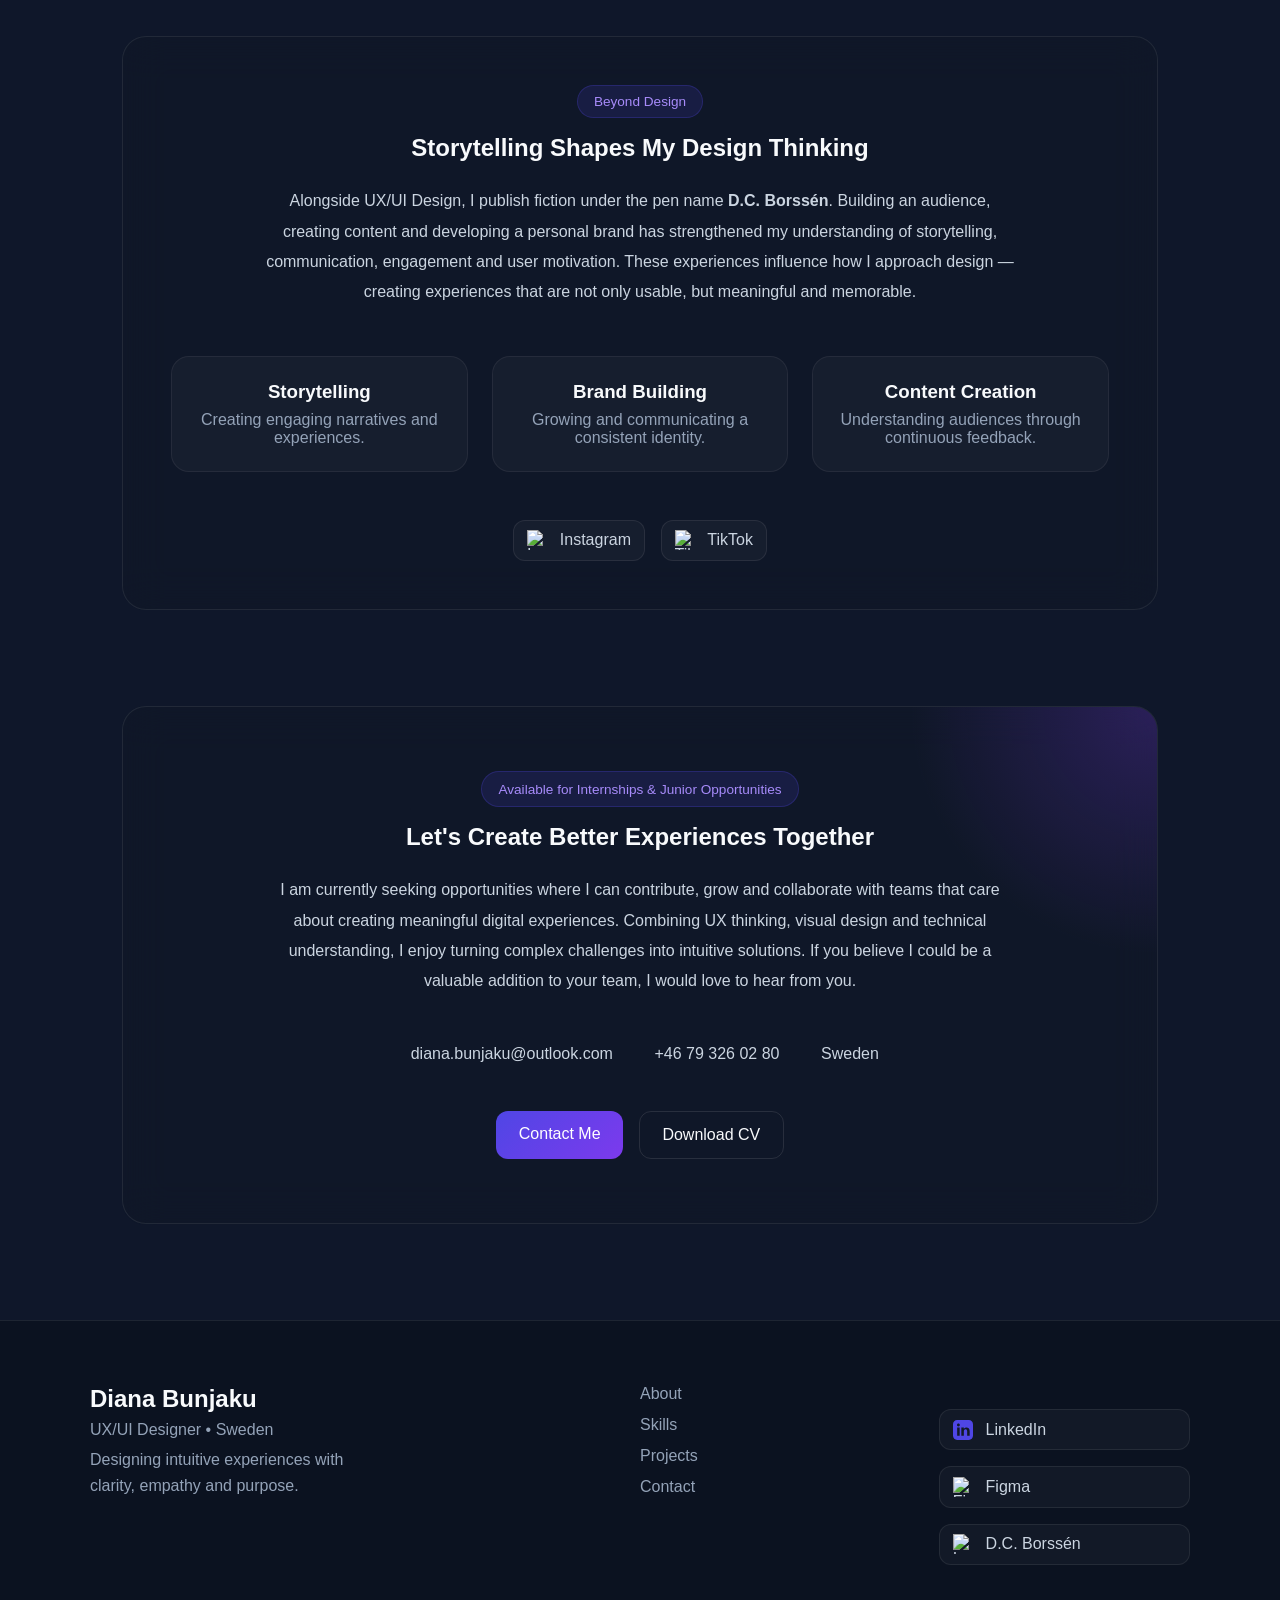
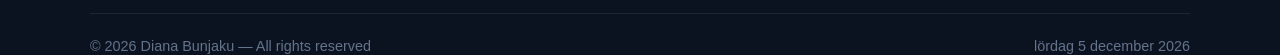
==== commit 32f113fc: "google analytics" ====
--- a/index.html
+++ b/index.html
@@ -1,6 +1,15 @@
 <!DOCTYPE html>
 <html lang="en">
 <head>
+    <!-- Google tag (gtag.js) -->
+<script async src="https://www.googletagmanager.com/gtag/js?id=G-SN12SCTGTG"></script>
+<script>
+  window.dataLayer = window.dataLayer || [];
+  function gtag(){dataLayer.push(arguments);}
+  gtag('js', new Date());
+
+  gtag('config', 'G-SN12SCTGTG');
+</script>
     <meta charset="UTF-8">
     <meta name="viewport" content="width=device-width, initial-scale=1.0">
     <meta name="description" content="UX/UI Designer portfolio by Diana Bunjaku, showcasing case studies in UX research, accessibility, sustainable design, game UX and visual design.">
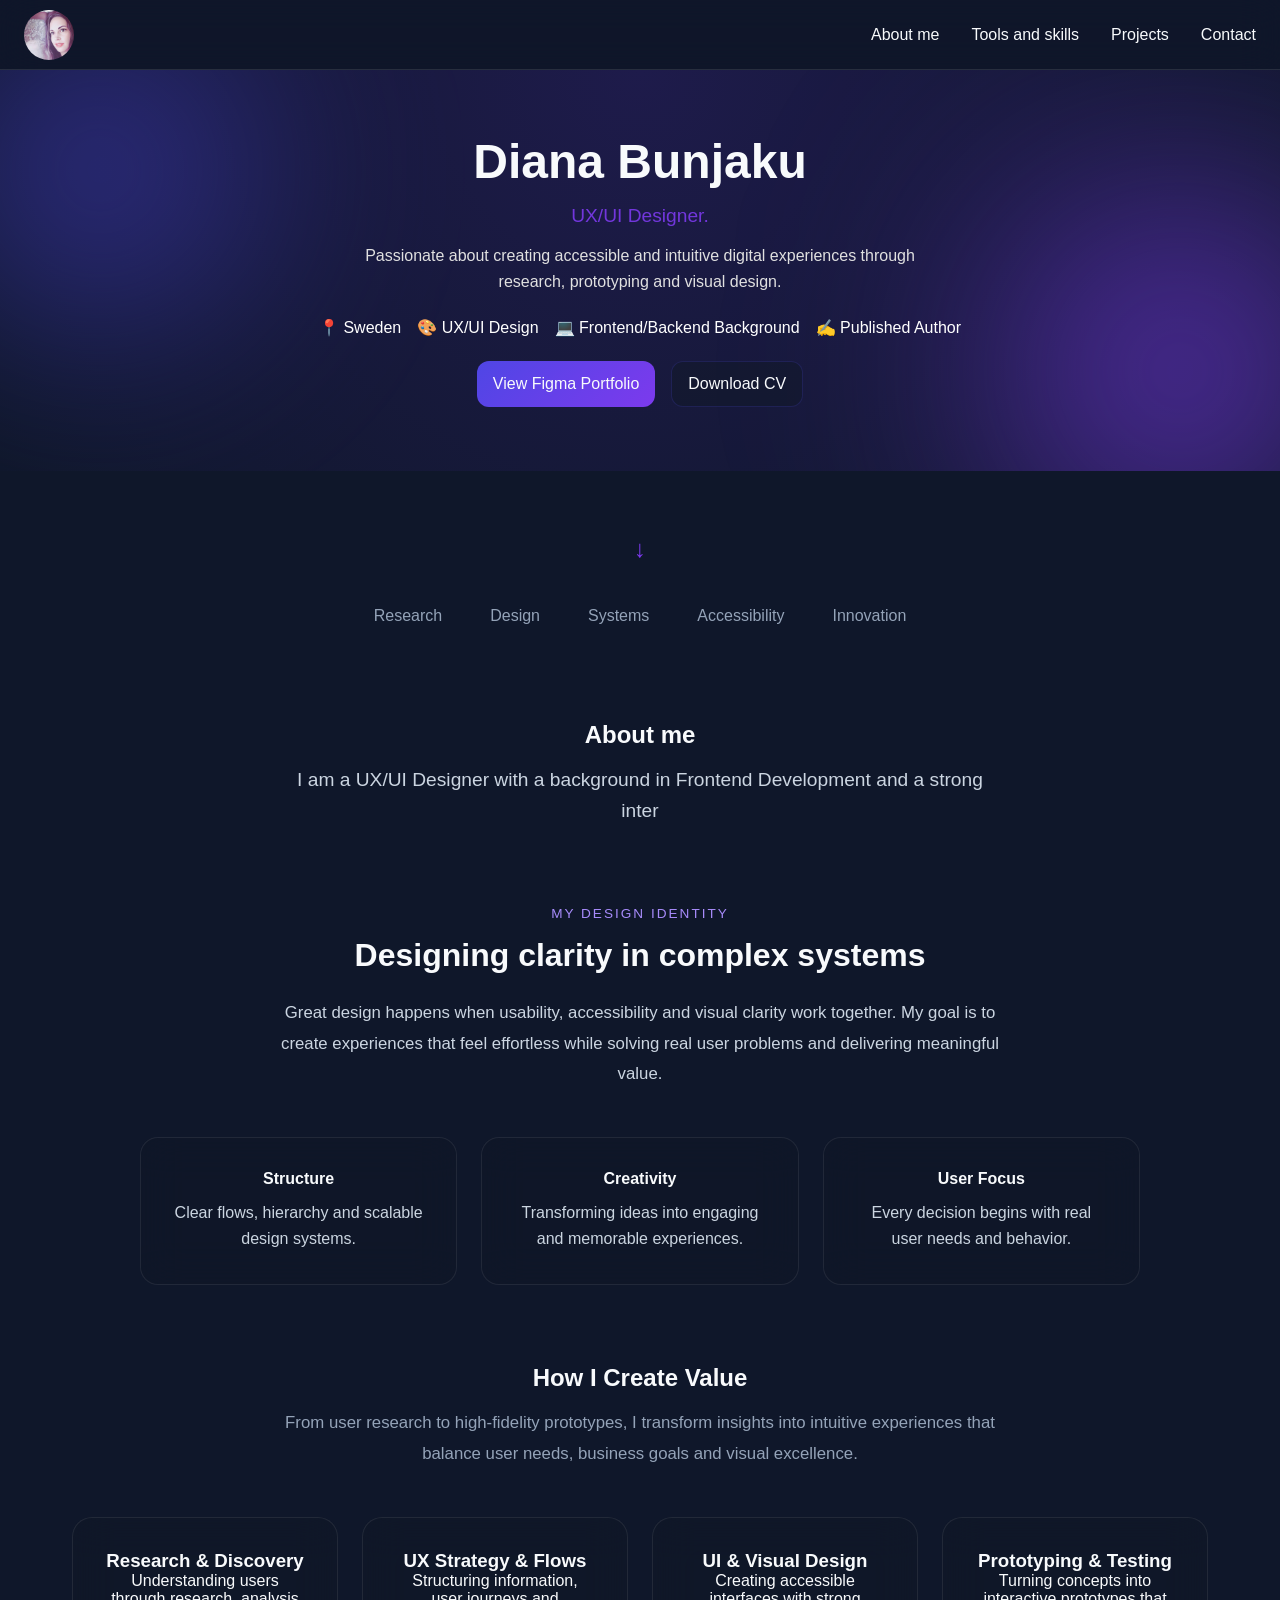
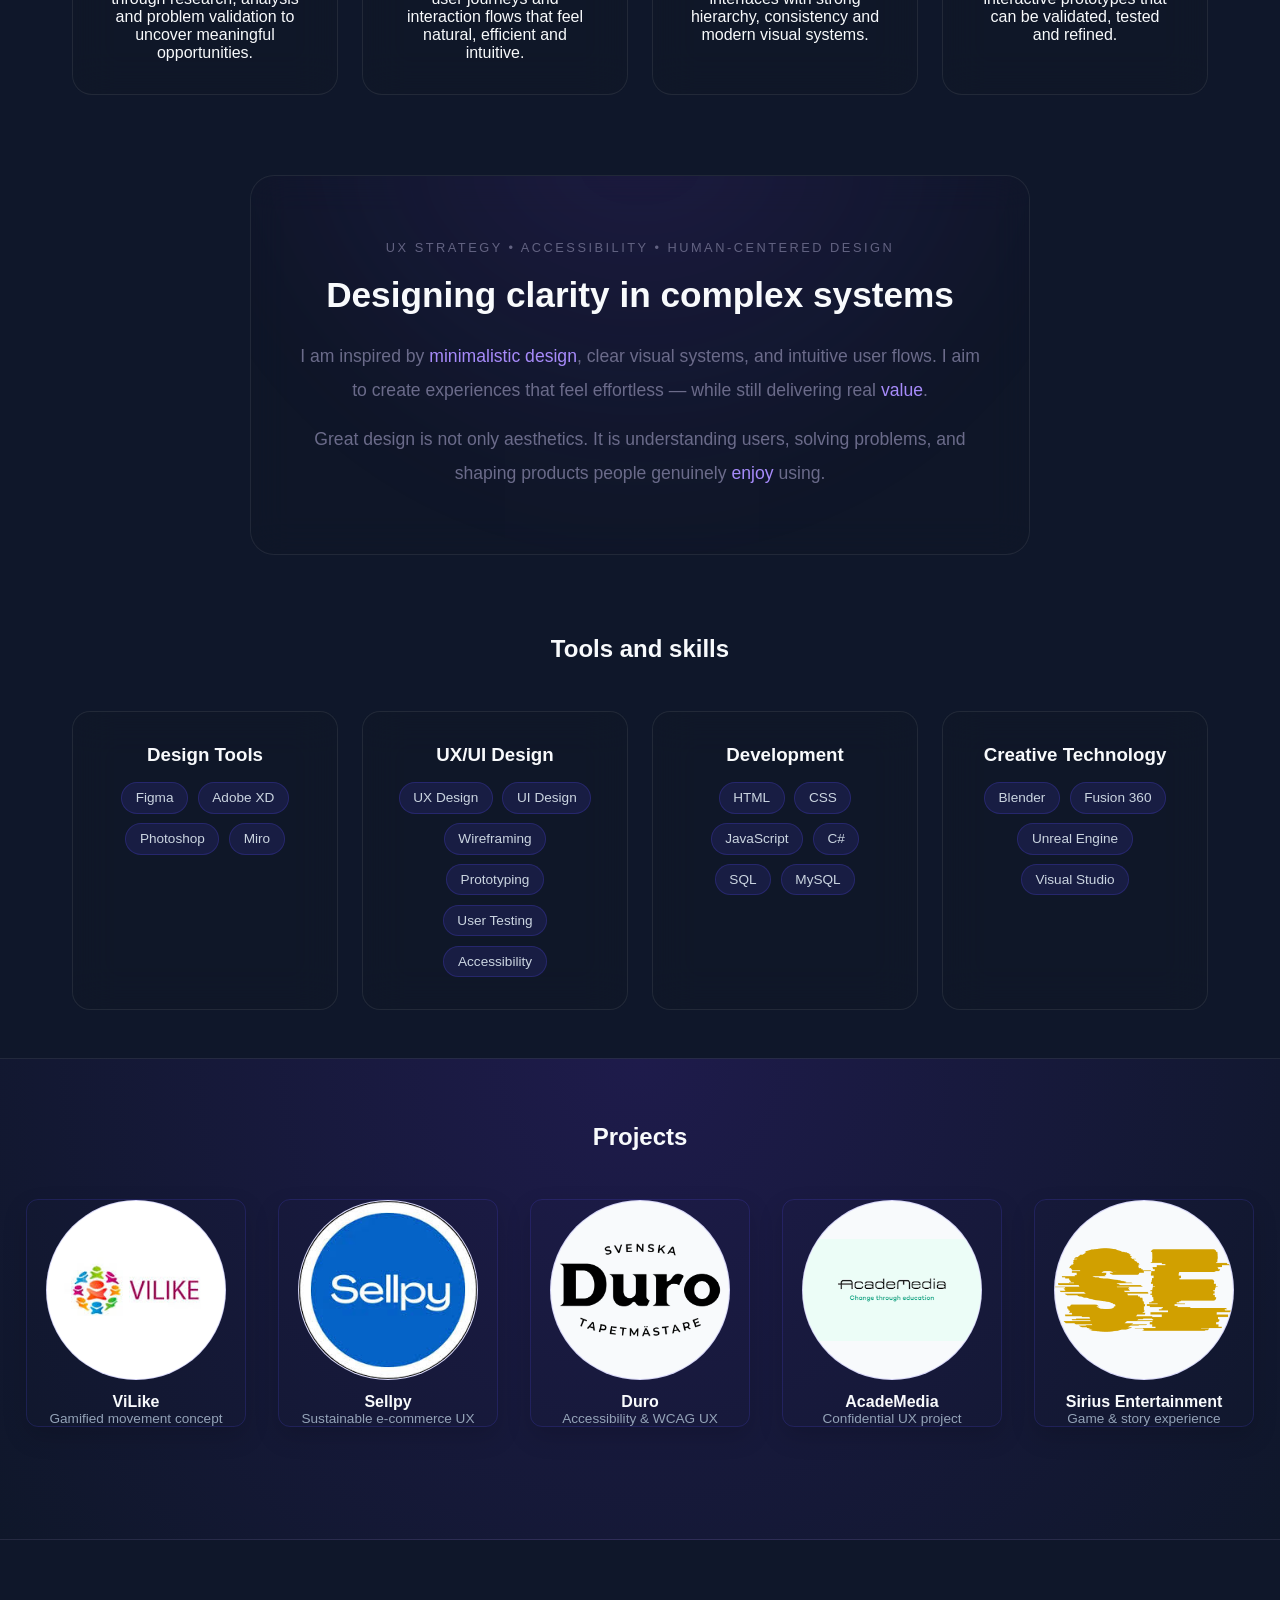
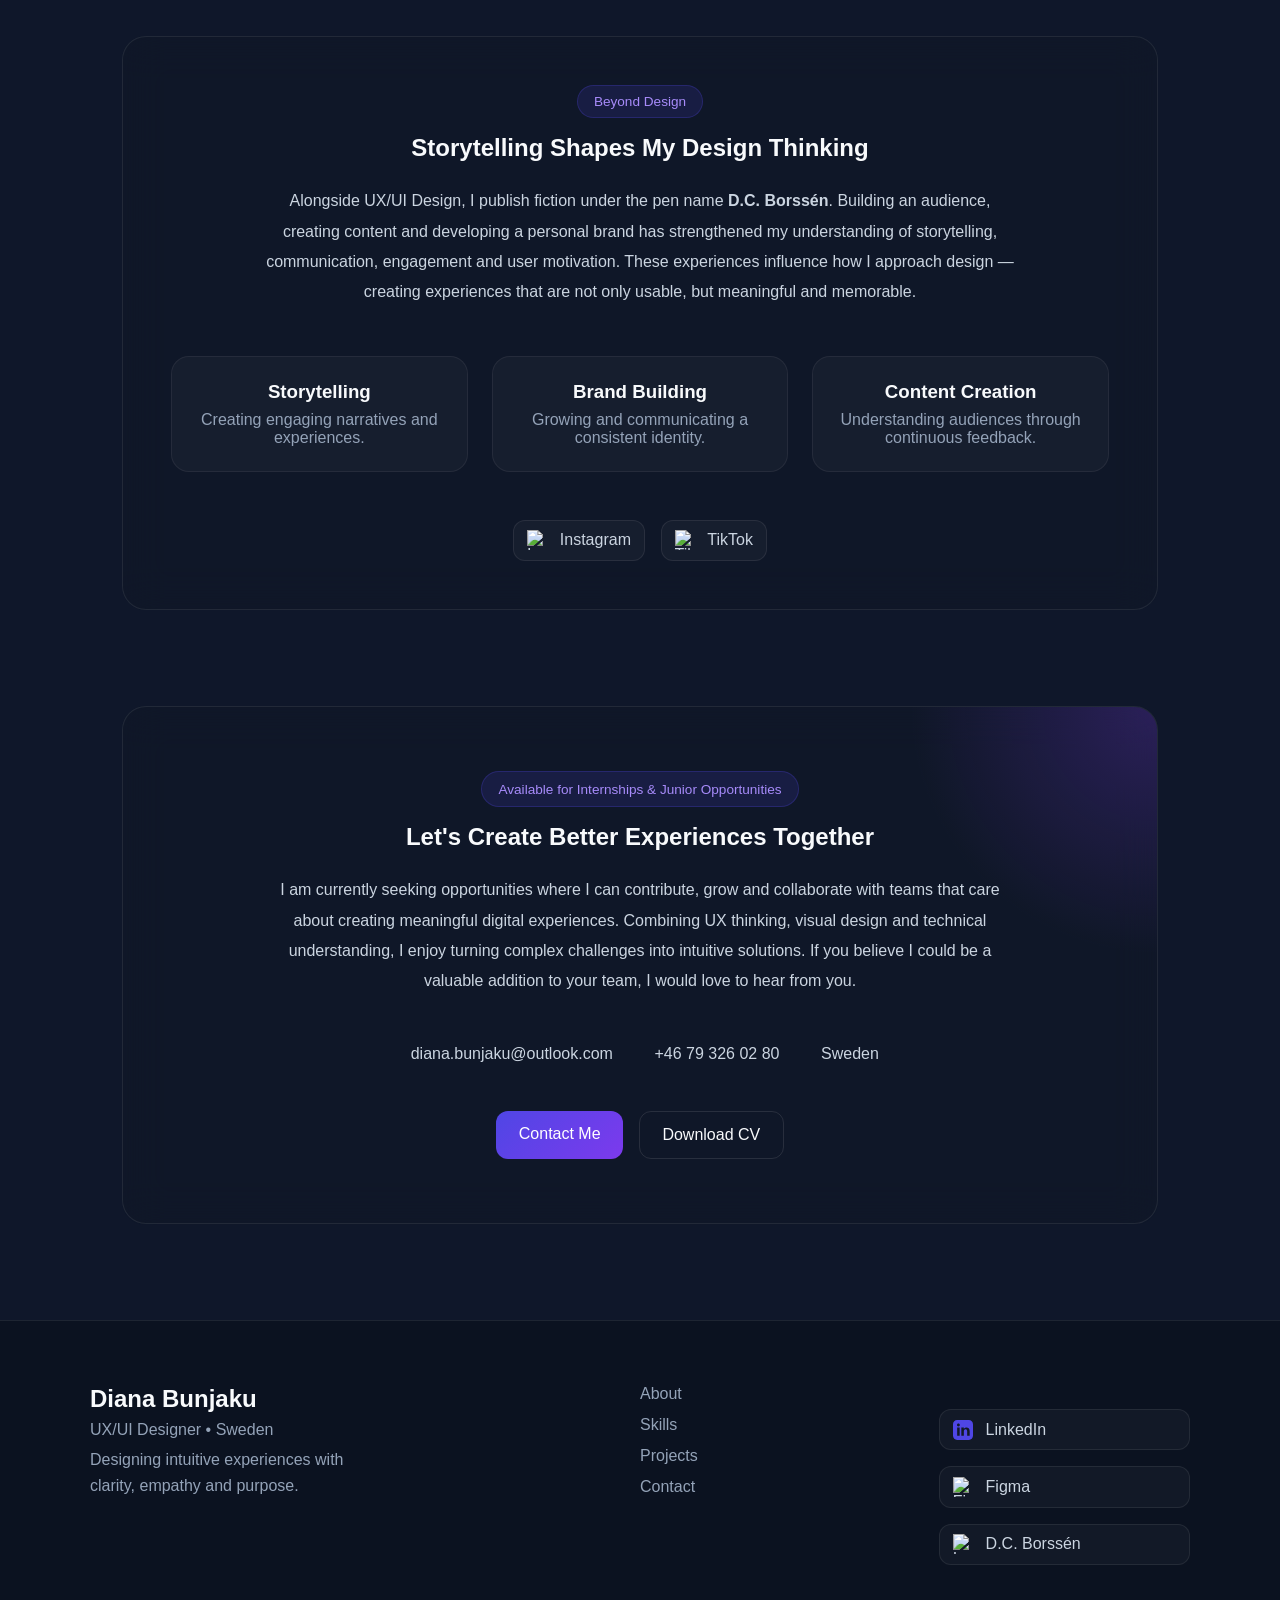
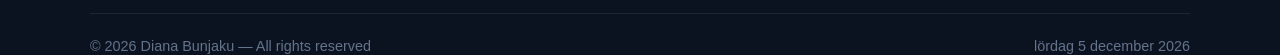
==== commit 485937cf: "fixes" ====
--- a/index.html
+++ b/index.html
@@ -30,6 +30,11 @@
             <img src="images/profile-db.jpg" class="picture" alt="profile picture">
             </a>
           <!-- navigationsmeny -->
+           <button class="mobile-menu-btn" aria-label="Toggle navigation" aria-expanded="false">
+    <span></span>
+    <span></span>
+    <span></span>
+</button>
             <nav class="nav-links">
                 <!-- interna länkar, scrollar till sektioner via id -->
             <a href="#about">About me</a>
@@ -457,7 +462,7 @@
 If you believe I could be a valuable addition to your team,
 I would love to hear from you.
 
-</p>
+</p>      
 
 <div class="contact-methods">
 
@@ -572,7 +577,6 @@
 </div>
 
 </footer>
-
     <script src="js/script.js"></script>
 </body>
 </html>
--- a/css/styles.css
+++ b/css/styles.css
@@ -360,7 +360,7 @@
     max-width: 700px;
     margin: 1rem auto;
     line-height: 1.6; /* bättre läsbarhet, luft mellan raderna */
-    color: #334155;
+    color: #CBD5E1;
 }
 
 .about-extra p {
@@ -1476,6 +1476,52 @@
     box-shadow: 0 0 30px rgba(250, 204, 21, 0.7);
 }
 
+/*.linkedin-container {
+  display: flex;
+  justify-content: center;
+  align-items: center;     
+  width: 100%;             
+}*/
+
+/* FIX: Hero buttons clickable on mobile */
+.hero::before,
+.hero::after {
+    pointer-events: none;
+    z-index: 0;
+}
+
+.hero > * {
+    position: relative;
+    z-index: 2;
+}
+
+.hero-buttons,
+.hero-buttons a,
+.personal-links {
+    position: relative;
+    z-index: 5;
+    pointer-events: auto;
+}
+
+@media (max-width: 768px) {
+    .hero {
+        padding: 4rem 1.2rem;
+    }
+
+    .hero-buttons {
+        flex-direction: column;
+        align-items: center;
+        width: 100%;
+    }
+
+    .personal-links {
+        width: 100%;
+        max-width: 280px;
+        justify-content: center;
+        min-height: 48px;
+    }
+}
+
 @media (max-width: 768px) {
     .menu-toggle {
         display: block;
@@ -1675,4 +1721,142 @@
         justify-content: center;
         align-items: center;
     }
+}
+
+@media (max-width: 768px) {
+    .hero {
+        padding: 4rem 1.2rem;
+    }
+
+    .hero-buttons {
+        flex-direction: column;
+        align-items: center;
+        width: 100%;
+    }
+
+    .personal-links {
+        width: 100%;
+        max-width: 280px;
+        justify-content: center;
+        min-height: 48px;
+    }
+}
+
+/* PREMIUM MOBILE NAV */
+.mobile-menu-btn {
+    display: none;
+}
+
+.navbar {
+    position: sticky;
+    top: 0;
+    z-index: 5000;
+}
+
+@media (max-width: 768px) {
+    .navbar {
+        flex-direction: row !important;
+        align-items: center !important;
+        justify-content: space-between !important;
+        padding: 0.75rem 1rem;
+    }
+
+    .profile-picture {
+        order: 1;
+    }
+
+    .profile-picture img {
+        width: 46px;
+        height: 46px;
+    }
+
+    .mobile-menu-btn {
+        order: 2;
+        display: flex;
+        width: 46px;
+        height: 46px;
+        border-radius: 50%;
+        border: 1px solid rgba(255,255,255,.1);
+        background: rgba(255,255,255,.06);
+        -webkit-backdrop-filter: blur(18px);
+        backdrop-filter: blur(18px);
+        box-shadow: 0 0 24px rgba(124,58,237,.25);
+        align-items: center;
+        justify-content: center;
+        flex-direction: column;
+        gap: 5px;
+        cursor: pointer;
+        z-index: 5002;
+    }
+
+    .mobile-menu-btn span {
+        width: 22px;
+        height: 2px;
+        background: #F8FAFC;
+        border-radius: 999px;
+        transition: .25s ease;
+    }
+
+    .mobile-menu-btn.active span:nth-child(1) {
+        transform: translateY(7px) rotate(45deg);
+    }
+
+    .mobile-menu-btn.active span:nth-child(2) {
+        opacity: 0;
+    }
+
+    .mobile-menu-btn.active span:nth-child(3) {
+        transform: translateY(-7px) rotate(-45deg);
+    }
+
+    .nav-links {
+        position: absolute;
+        top: calc(100% + 12px);
+        left: 1rem;
+        right: 1rem;
+
+        display: flex !important;
+        flex-direction: column !important;
+        gap: .7rem;
+
+        padding: 1rem;
+        border-radius: 24px;
+
+        background: rgba(15,23,42,.96);
+        border: 1px solid rgba(255,255,255,.1);
+        -webkit-backdrop-filter: blur(25px);
+        backdrop-filter: blur(25px);
+        box-shadow: 0 20px 50px rgba(0,0,0,.35);
+
+        opacity: 0;
+        visibility: hidden;
+        pointer-events: none;
+        transform: translateY(-12px) scale(.97);
+        transition: .28s cubic-bezier(.22,.61,.36,1);
+
+        z-index: 5001;
+    }
+
+    .nav-links.open {
+        opacity: 1;
+        visibility: visible;
+        pointer-events: auto;
+        transform: translateY(0) scale(1);
+    }
+
+    .nav-links a {
+        width: 100%;
+        padding: .95rem 1rem;
+        border-radius: 14px;
+        text-align: center;
+        background: rgba(255,255,255,.04);
+    }
+
+    .nav-links a:hover {
+        background: rgba(124,58,237,.16);
+    }
+
+    .nav-links a::after {
+        display: none;
+    }
 }
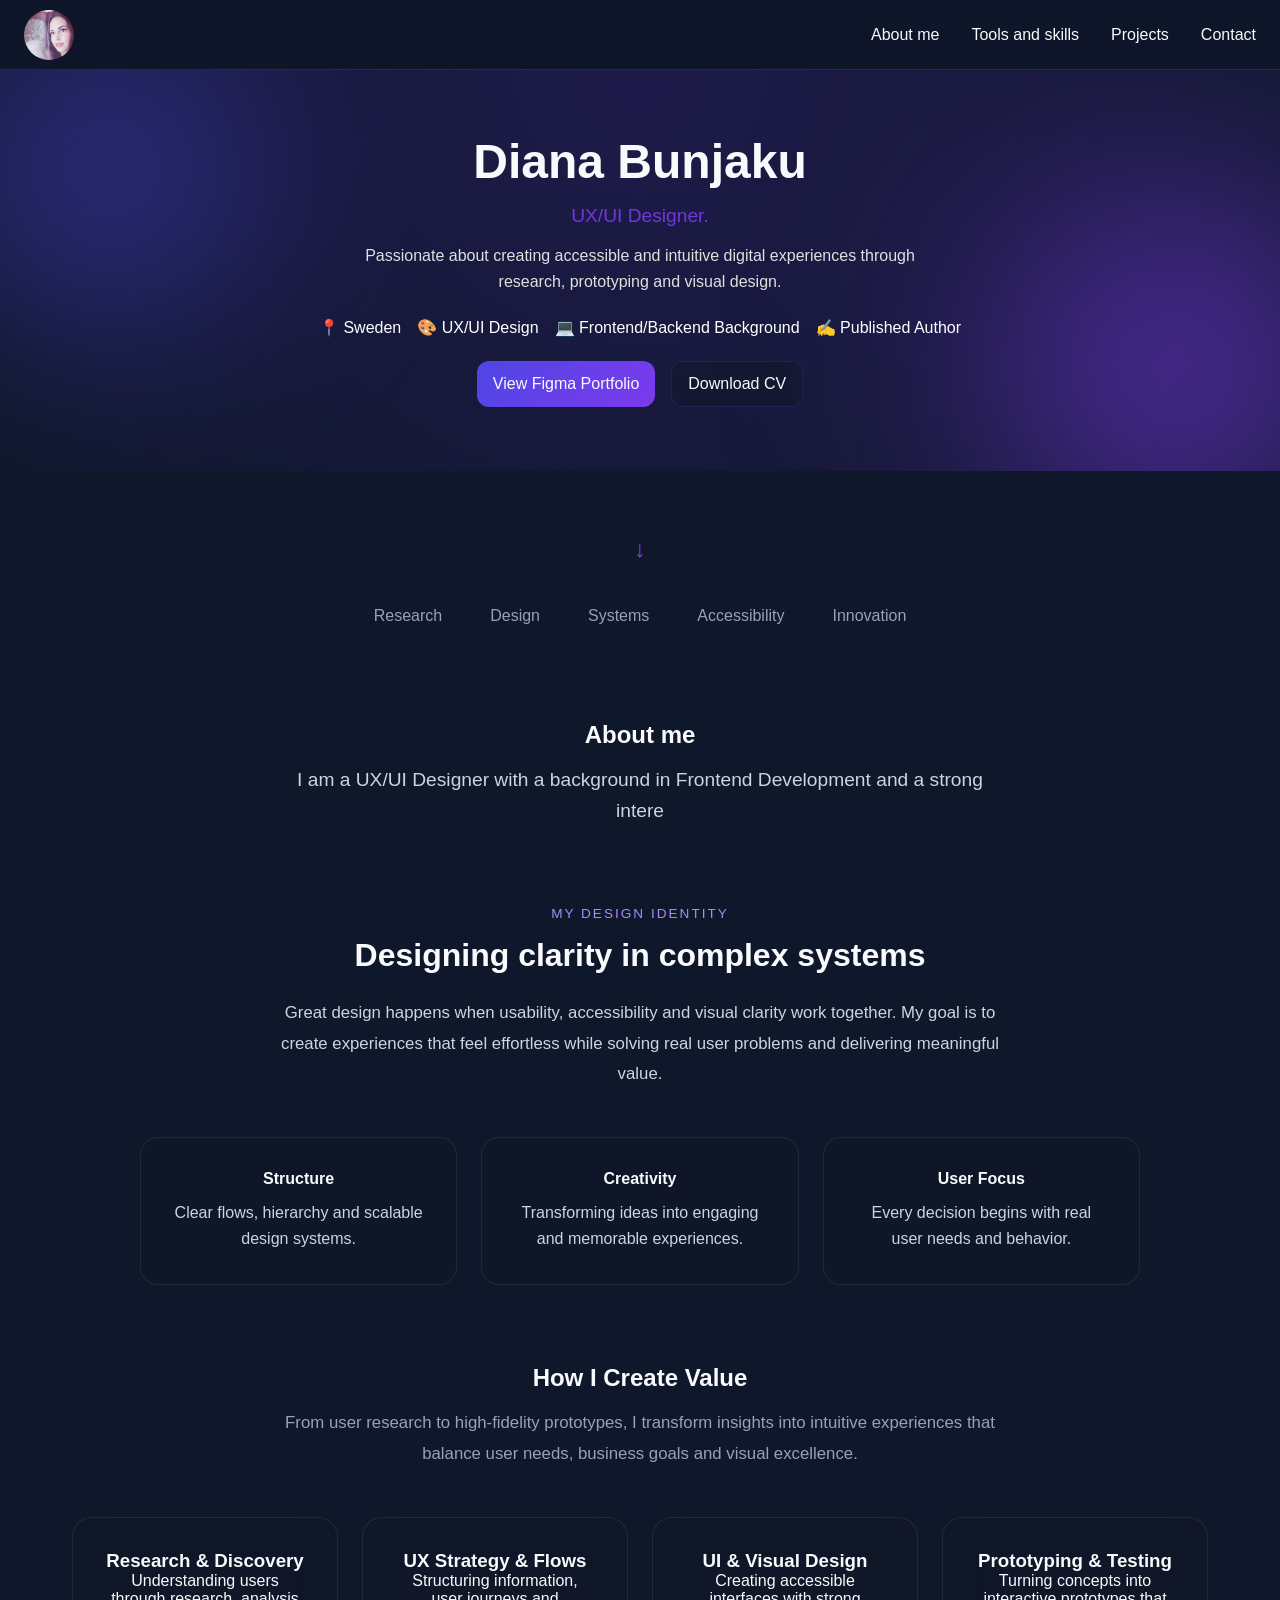
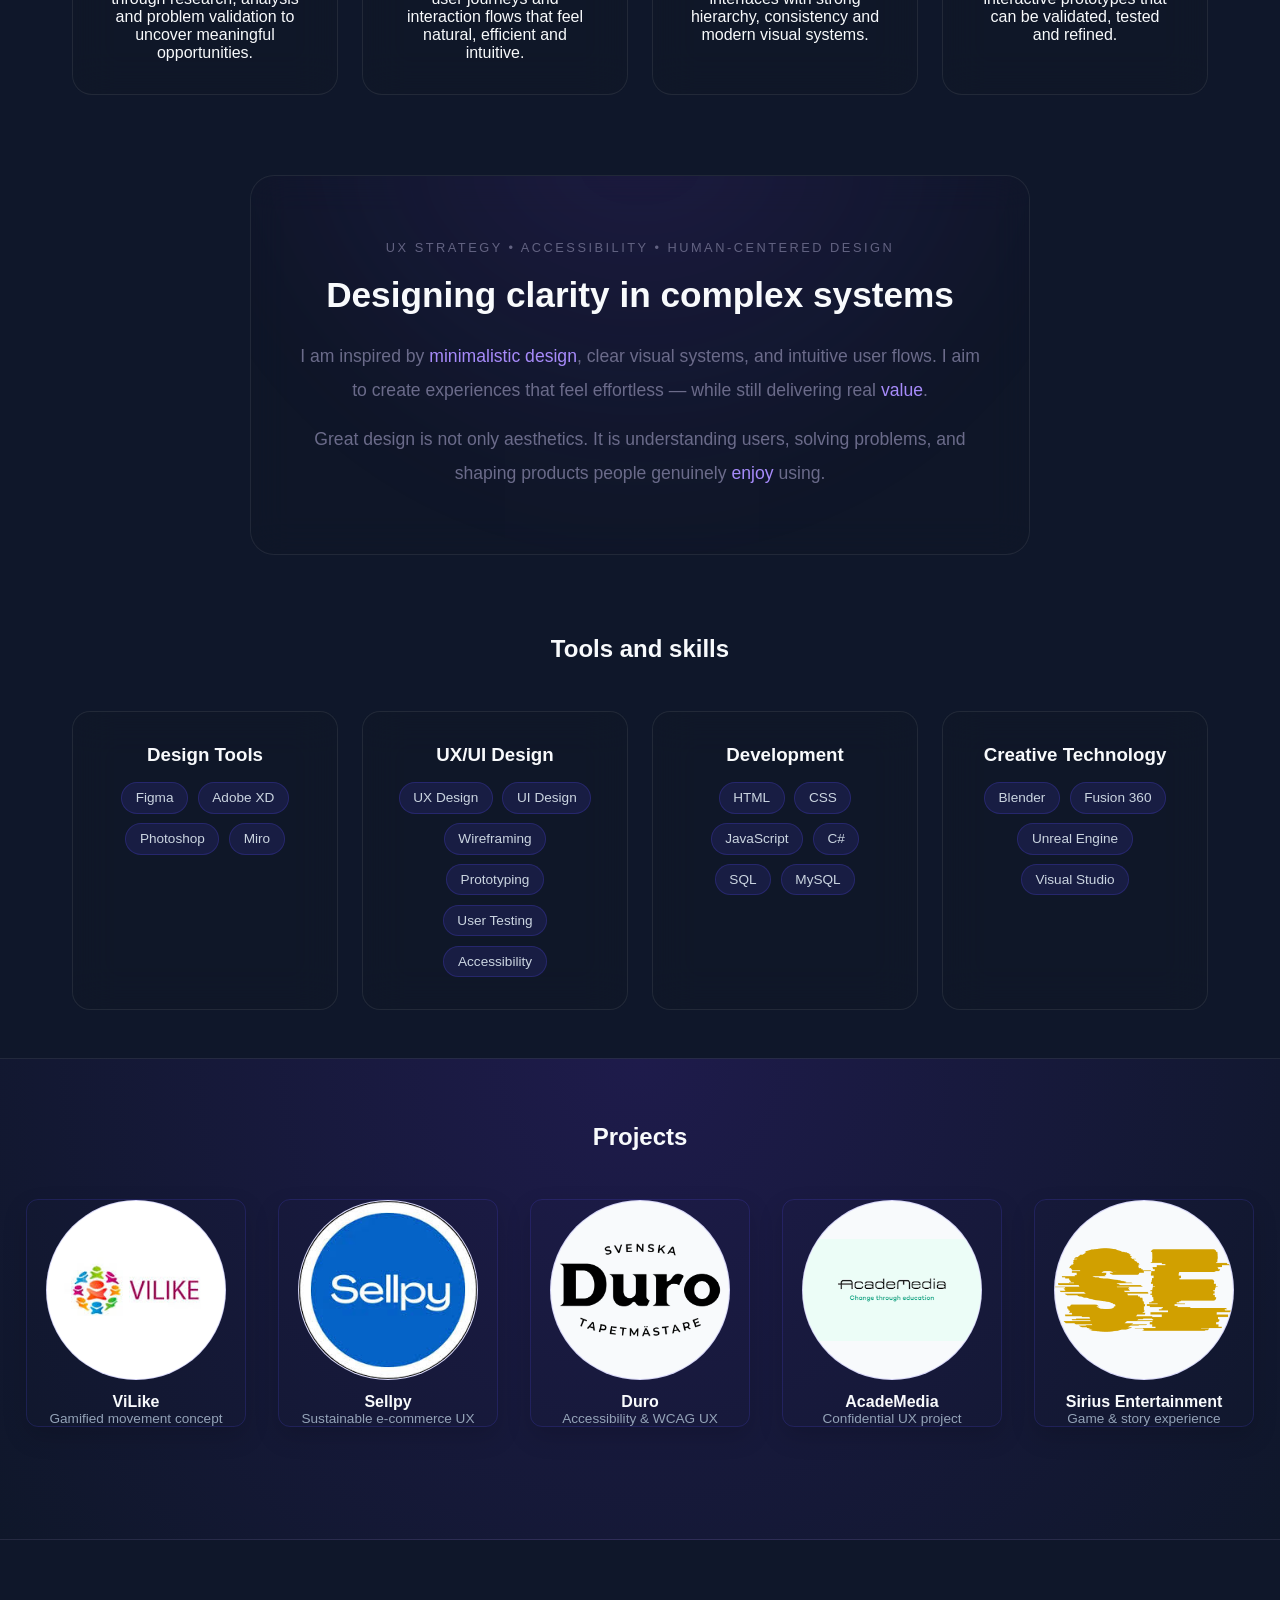
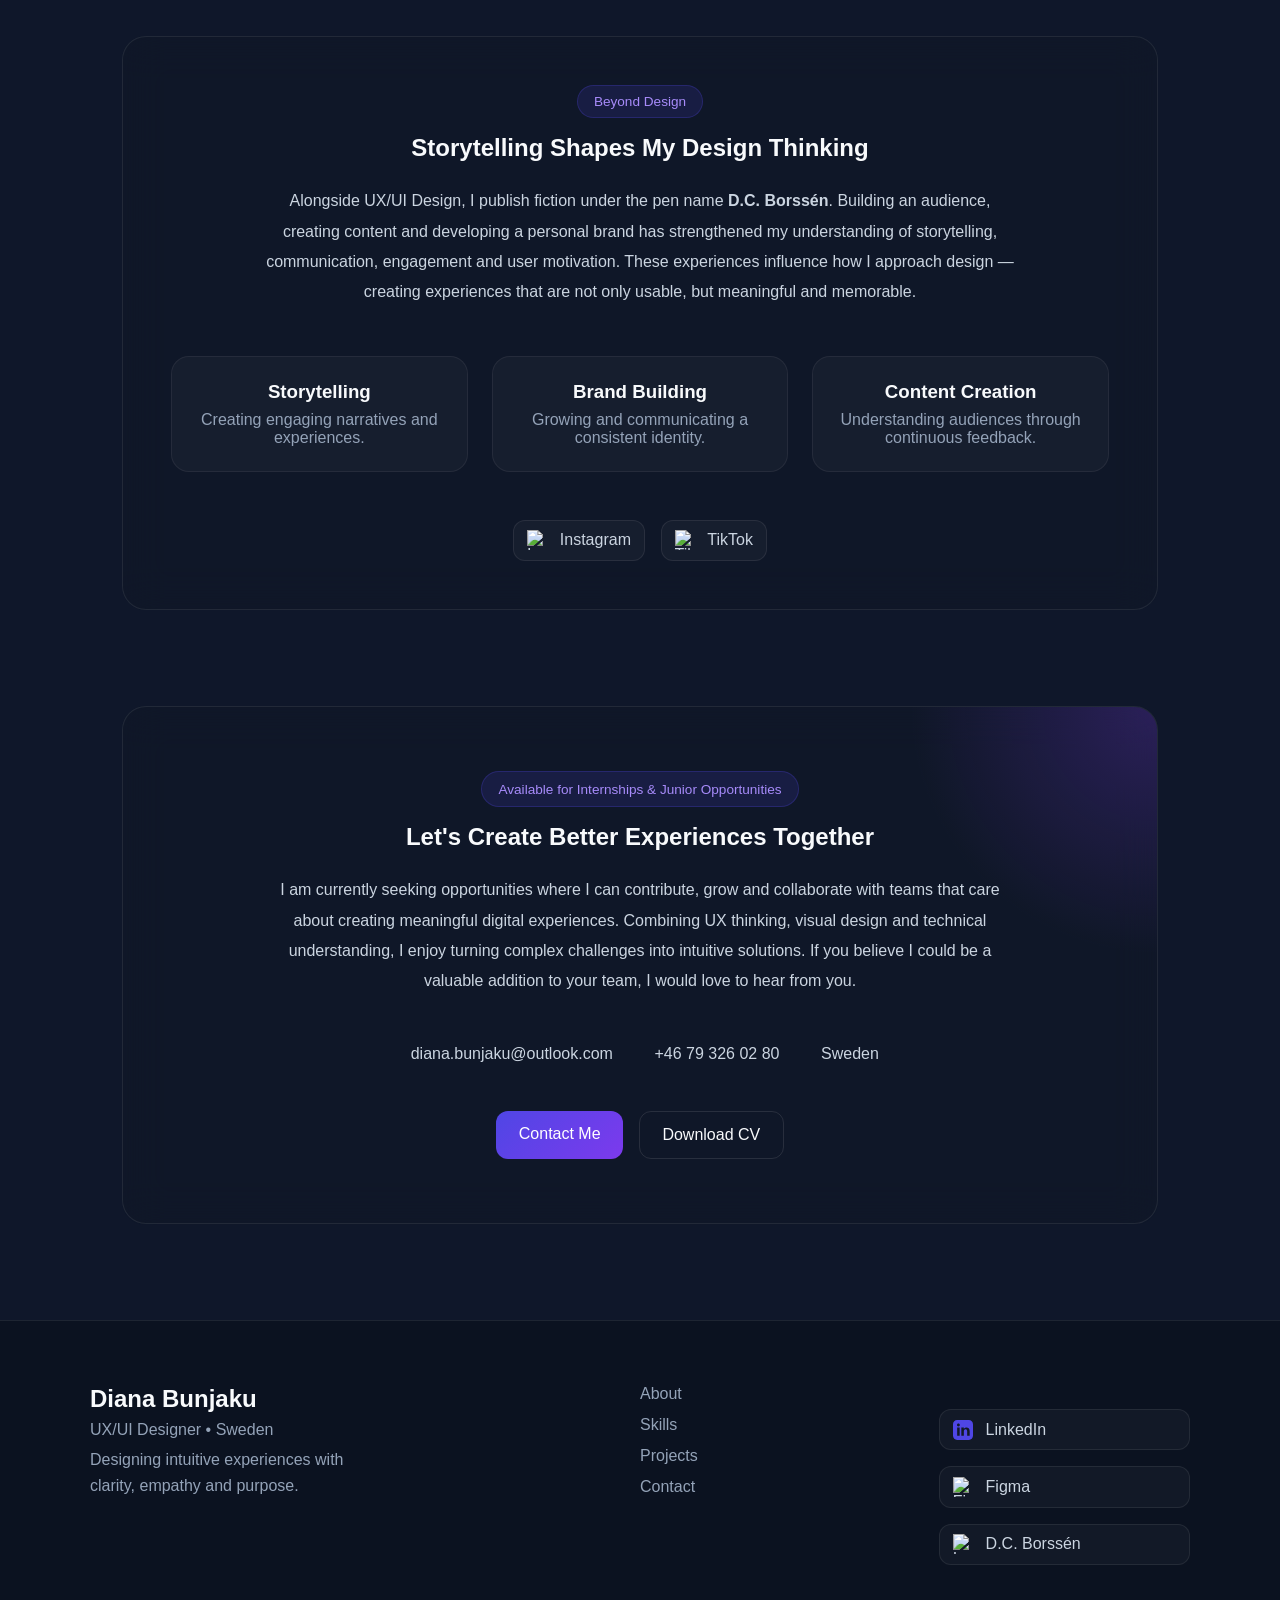
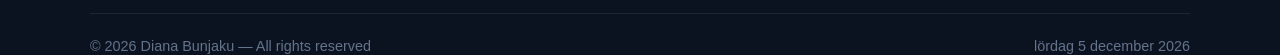
==== commit 524afe6c: "edited titles" ====
--- a/index.html
+++ b/index.html
@@ -17,7 +17,7 @@
 <meta property="og:description" content="UX/UI portfolio showcasing case studies in UX research, accessibility, sustainable design, game UX and visual design.">
 <meta property="og:image" content="images/og-image.png">
 <meta property="og:type" content="website">
-    <title>Diana Bunjaku | UX/UI Designer Portfolio</title>
+    <title>Diana Bunjaku | UX/UI Designer i Stockholm & Sverige</title>
     <link rel="stylesheet" href="css/styles.css">
     <link rel="icon" type="image/png" href="images/favicon.png">
     <script src="https://unpkg.com/lucide@latest"></script>
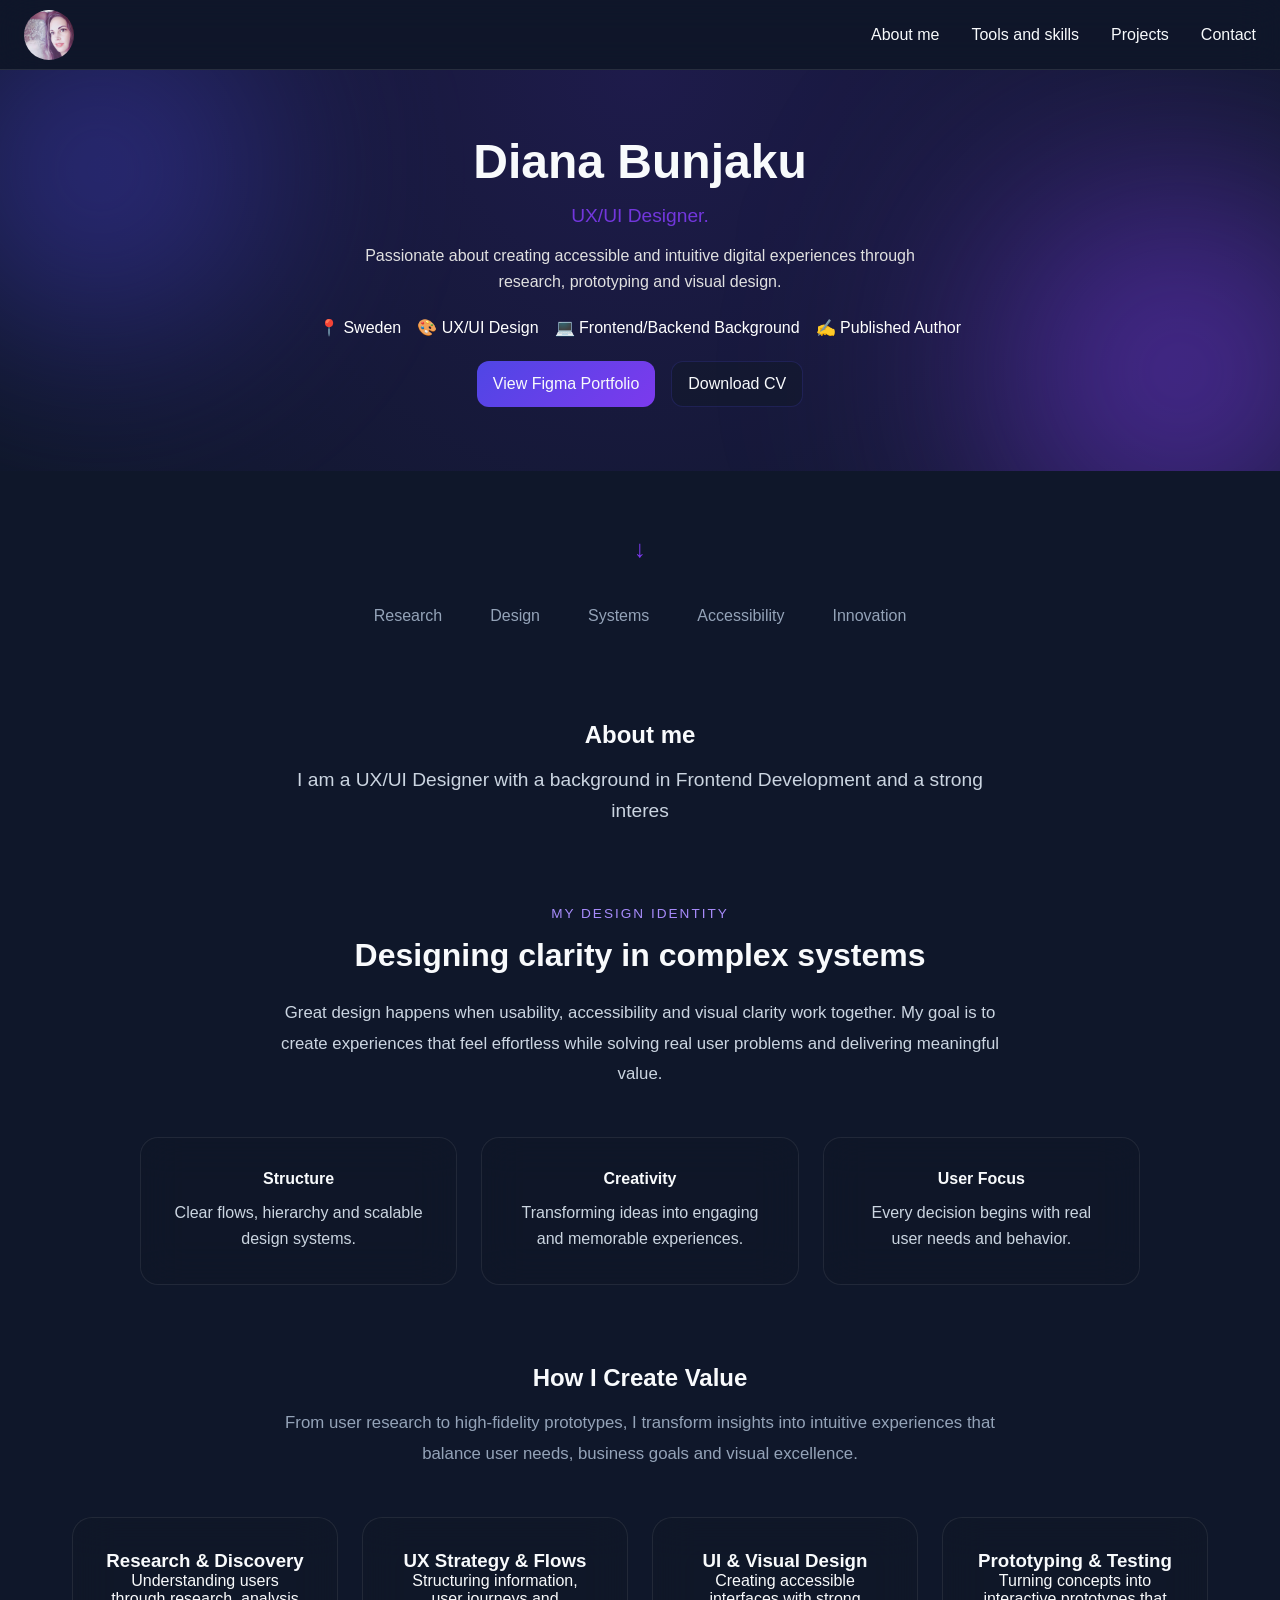
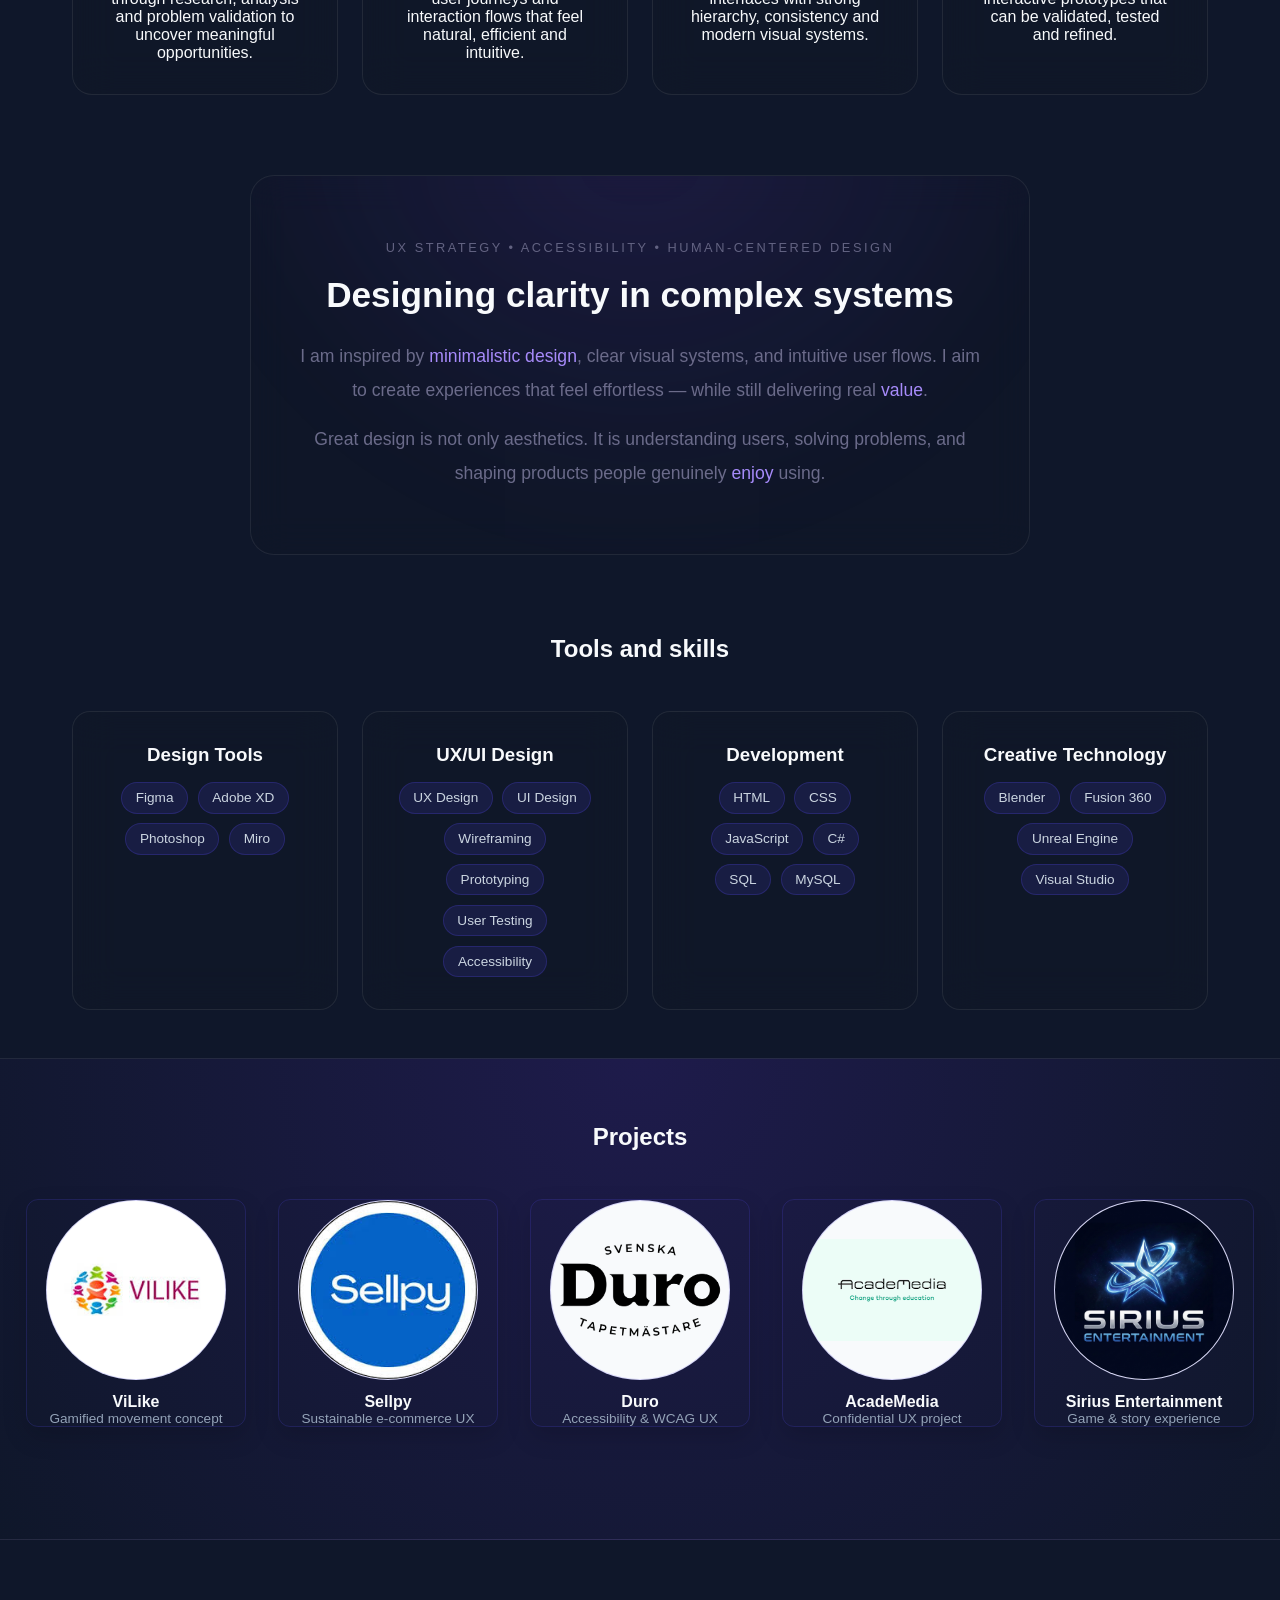
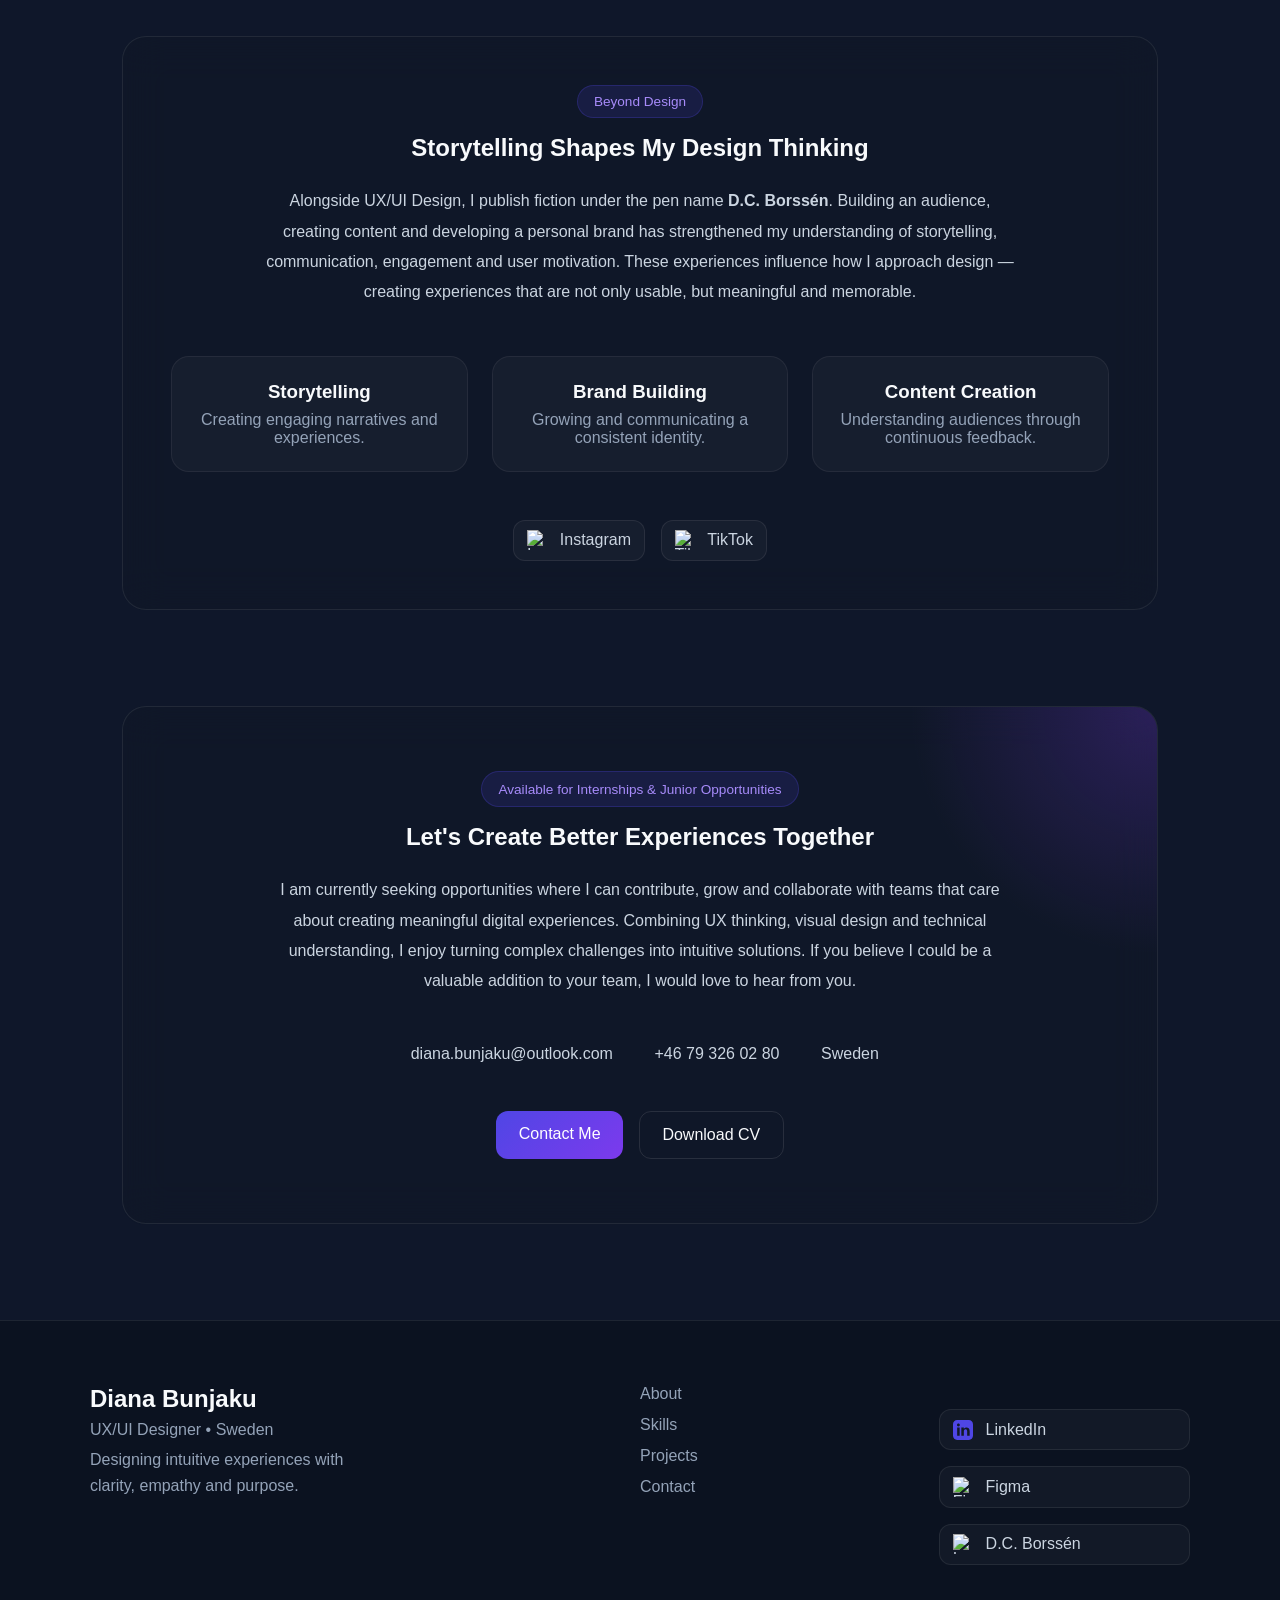
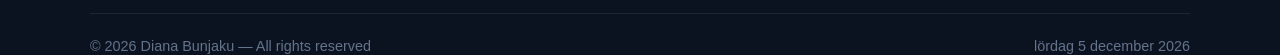
==== commit a7caf1a4: "update" ====
--- a/index.html
+++ b/index.html
@@ -2,14 +2,14 @@
 <html lang="en">
 <head>
     <!-- Google tag (gtag.js) -->
-<script async src="https://www.googletagmanager.com/gtag/js?id=G-SN12SCTGTG"></script>
+<!-- <script async src="https://www.googletagmanager.com/gtag/js?id=G-SN12SCTGTG"></script>
 <script>
   window.dataLayer = window.dataLayer || [];
   function gtag(){dataLayer.push(arguments);}
   gtag('js', new Date());
 
   gtag('config', 'G-SN12SCTGTG');
-</script>
+</script> -->
     <meta charset="UTF-8">
     <meta name="viewport" content="width=device-width, initial-scale=1.0">
     <meta name="description" content="UX/UI Designer portfolio by Diana Bunjaku, showcasing case studies in UX research, accessibility, sustainable design, game UX and visual design.">
--- a/css/styles.css
+++ b/css/styles.css
@@ -1473,7 +1473,7 @@
 }
 
 .card:hover.se .project-circle {
-    box-shadow: 0 0 30px rgba(250, 204, 21, 0.7);
+    box-shadow: 0 0 30px rgba(183, 235, 246, 0.7);
 }
 
 /*.linkedin-container {
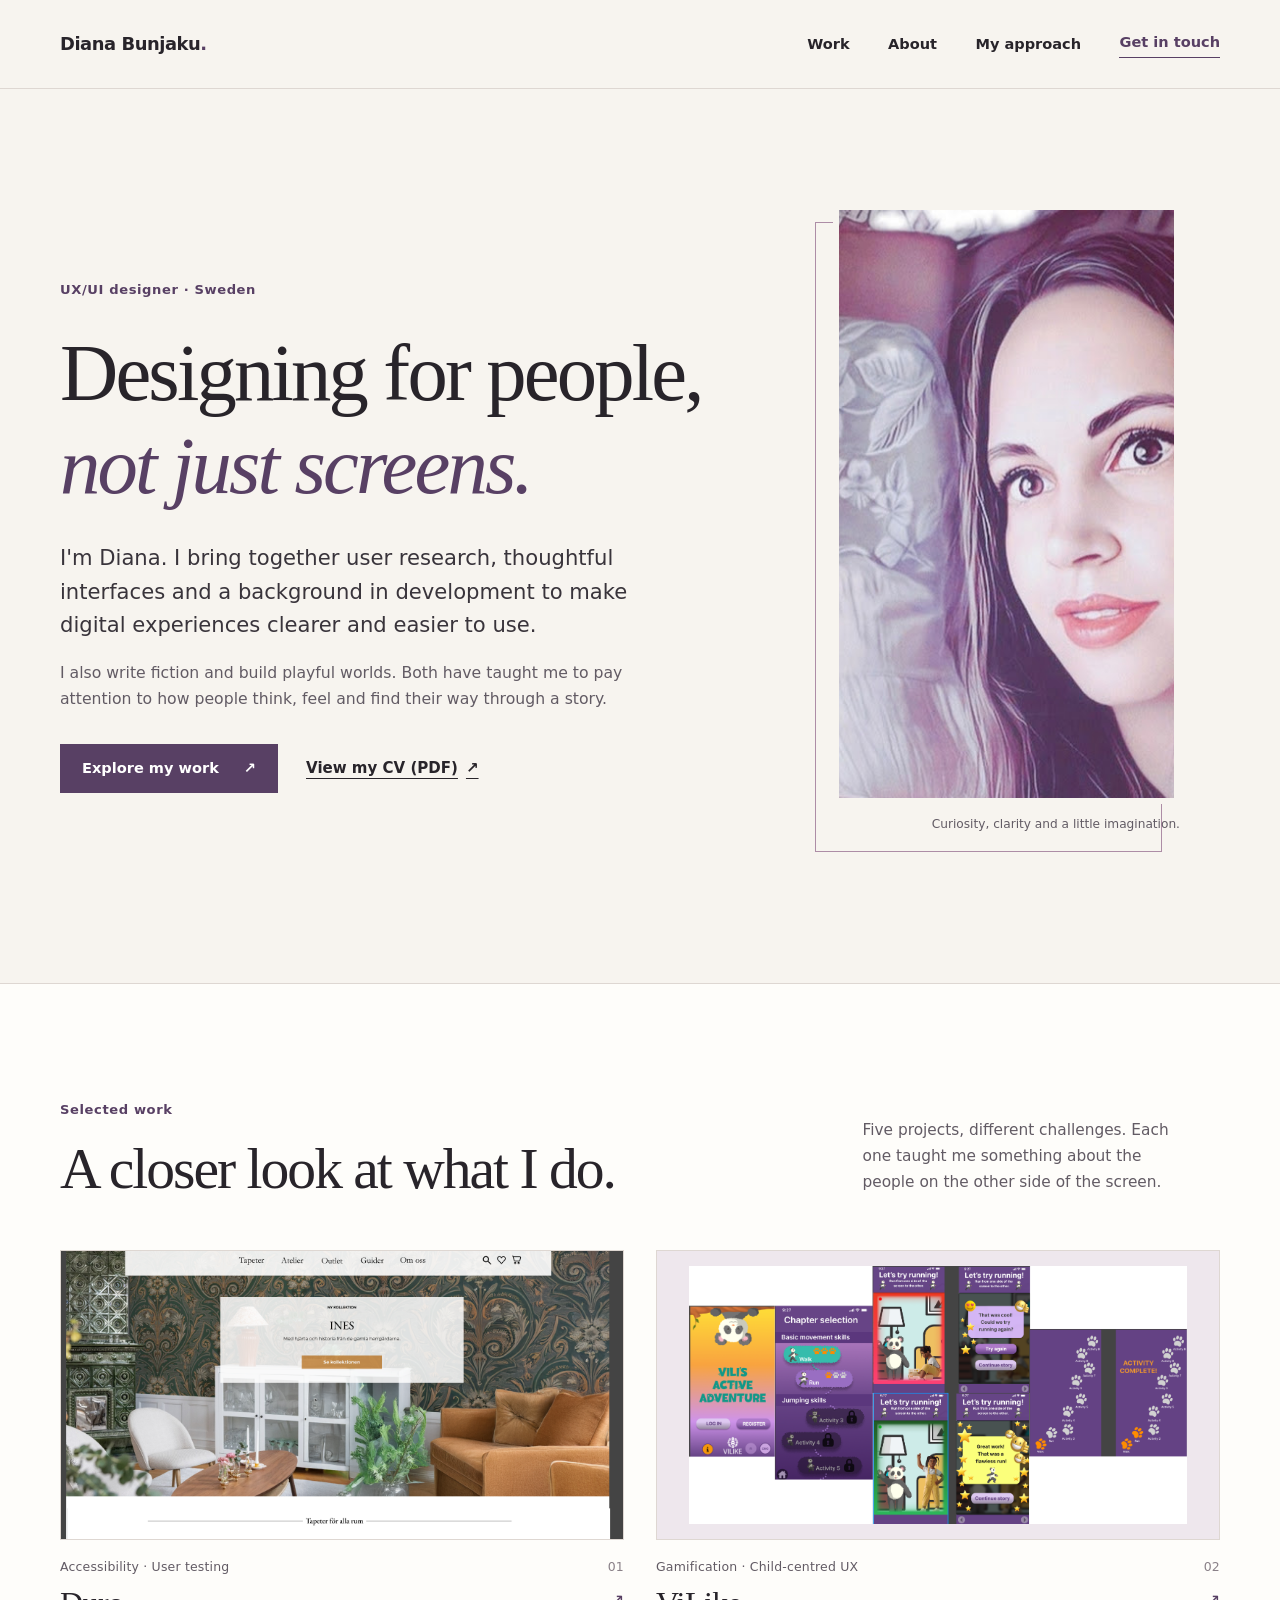
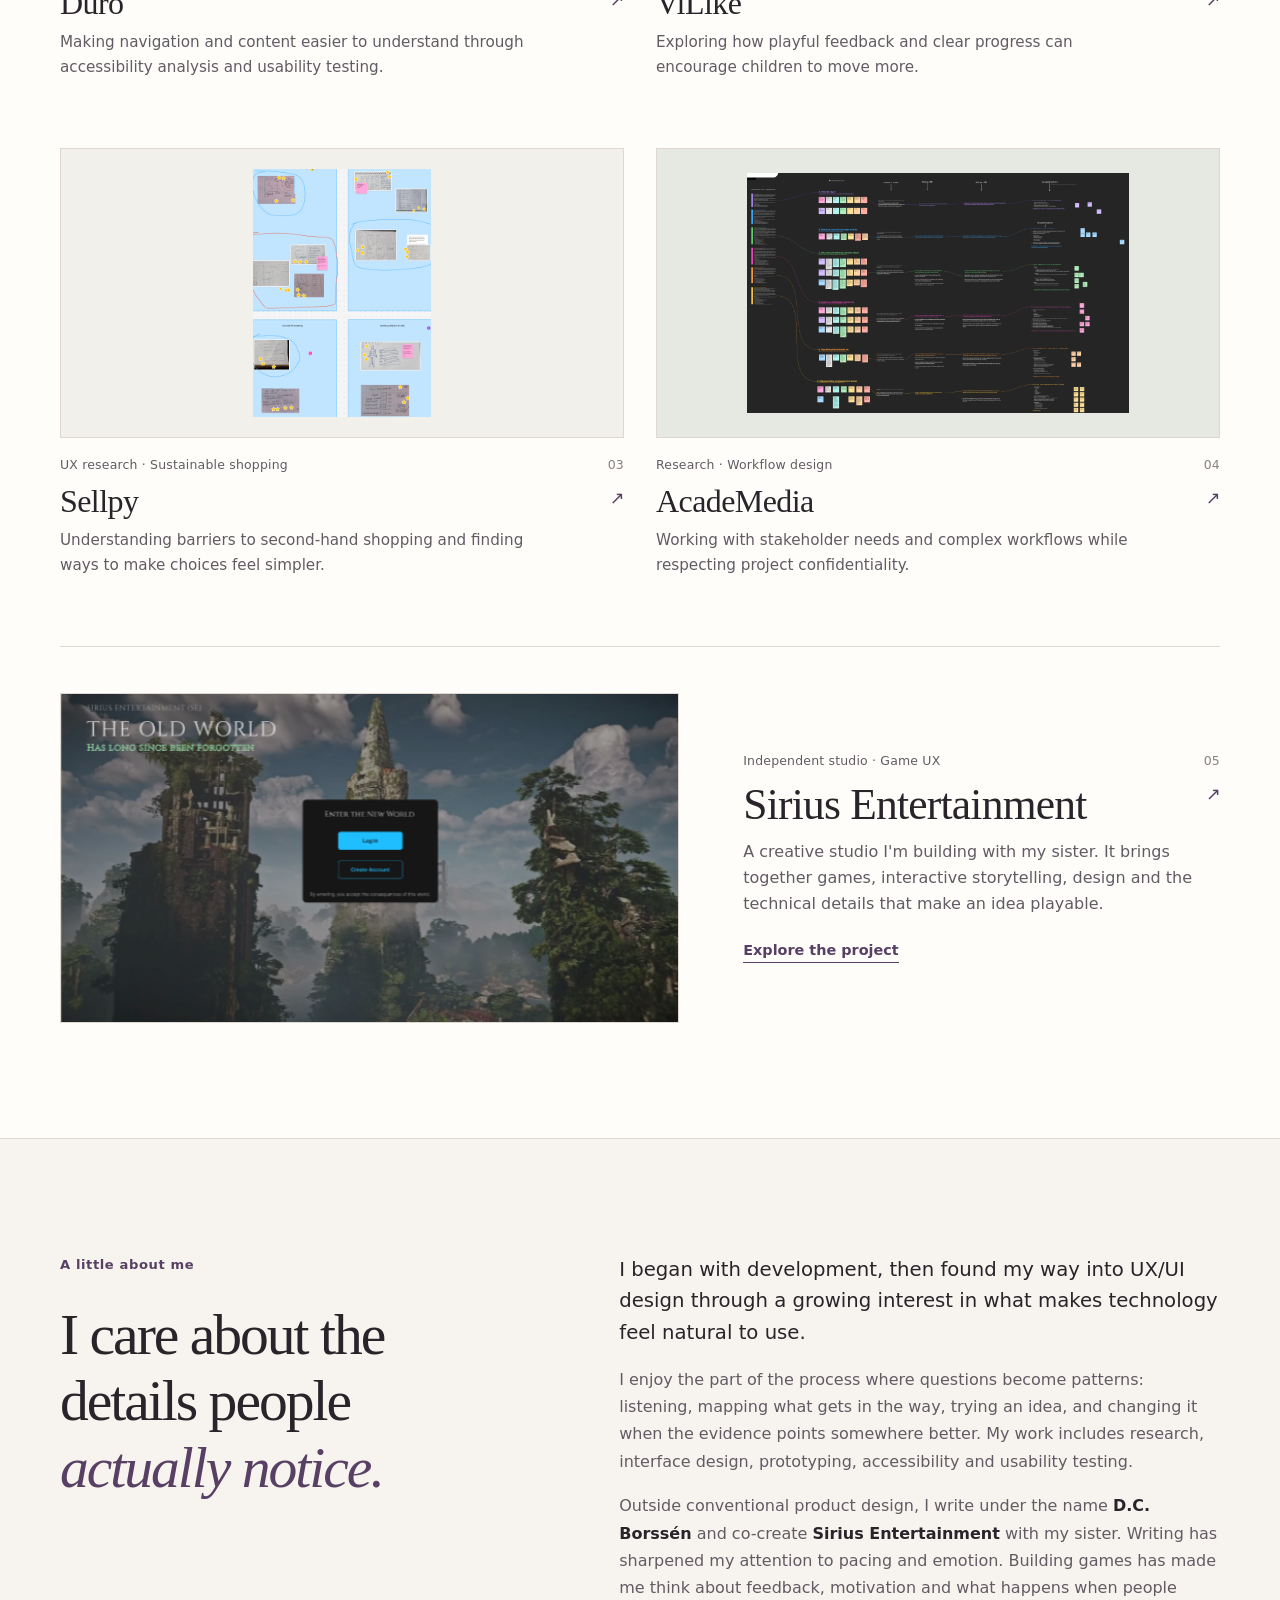
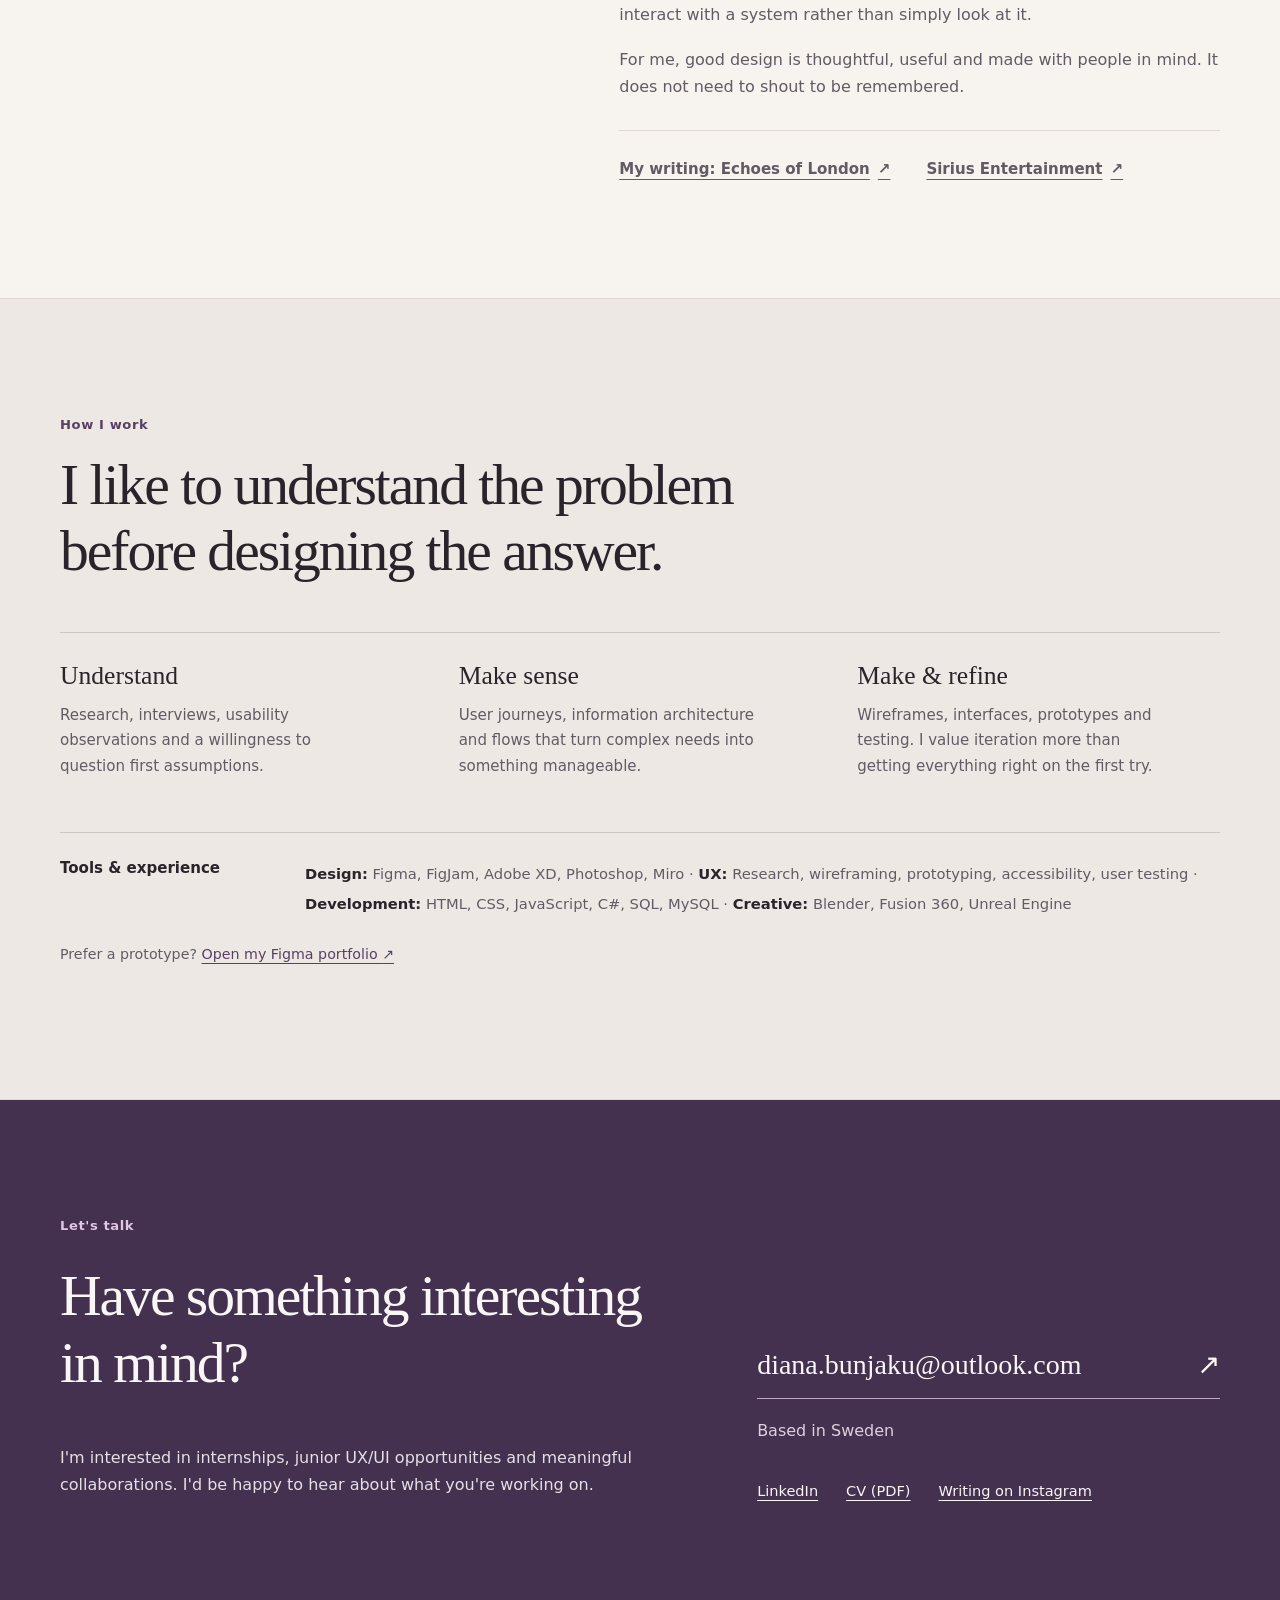
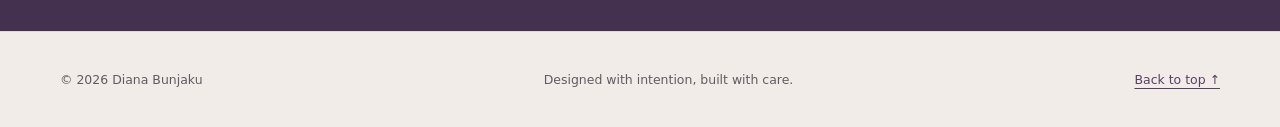
==== commit 229a875d: "Refresh portfolio design and UX case studies" ====
--- a/index.html
+++ b/index.html
@@ -1,582 +1,128 @@
-<!DOCTYPE html>
+<!doctype html>
 <html lang="en">
 <head>
-    <!-- Google tag (gtag.js) -->
-<!-- <script async src="https://www.googletagmanager.com/gtag/js?id=G-SN12SCTGTG"></script>
-<script>
-  window.dataLayer = window.dataLayer || [];
-  function gtag(){dataLayer.push(arguments);}
-  gtag('js', new Date());
-
-  gtag('config', 'G-SN12SCTGTG');
-</script> -->
-    <meta charset="UTF-8">
-    <meta name="viewport" content="width=device-width, initial-scale=1.0">
-    <meta name="description" content="UX/UI Designer portfolio by Diana Bunjaku, showcasing case studies in UX research, accessibility, sustainable design, game UX and visual design.">
-    <meta property="og:title" content="Diana Bunjaku | UX/UI Designer Portfolio">
-<meta property="og:description" content="UX/UI portfolio showcasing case studies in UX research, accessibility, sustainable design, game UX and visual design.">
-<meta property="og:image" content="images/og-image.png">
-<meta property="og:type" content="website">
-    <title>Diana Bunjaku | UX/UI Designer i Stockholm & Sverige</title>
-    <link rel="stylesheet" href="css/styles.css">
-    <link rel="icon" type="image/png" href="images/favicon.png">
-    <script src="https://unpkg.com/lucide@latest"></script>
+  <meta charset="utf-8">
+  <meta name="viewport" content="width=device-width, initial-scale=1">
+  <meta name="theme-color" content="#f7f4ef">
+  <meta name="description" content="Diana Bunjaku is a UX/UI designer with a background in development and storytelling. Explore selected work in accessibility, research, interactive experiences and digital design.">
+  <meta property="og:type" content="website">
+  <meta property="og:title" content="Diana Bunjaku | UX/UI Designer">
+  <meta property="og:description" content="Thoughtful digital experiences, shaped by research, design and a love of storytelling.">
+  <meta property="og:url" content="https://dianabunjaku.com/">
+  <meta property="og:image" content="https://dianabunjaku.com/images/og-image.png">
+  <link rel="canonical" href="https://dianabunjaku.com/">
+  <link rel="icon" type="image/png" href="images/favicon.png">
+  <link rel="stylesheet" href="css/styles.css">
+  <script src="js/script.js" defer></script>
+  <title>Diana Bunjaku | UX/UI Designer & Creative Thinker</title>
 </head>
 <body>
-    <!-- Header, med navigation -->
-    <header class="navbar">
-        <!-- länk, tillbaka till start -->
-            <a href="index.html" class="profile-picture">
-            <img src="images/profile-db.jpg" class="picture" alt="profile picture">
-            </a>
-          <!-- navigationsmeny -->
-           <button class="mobile-menu-btn" aria-label="Toggle navigation" aria-expanded="false">
-    <span></span>
-    <span></span>
-    <span></span>
-</button>
-            <nav class="nav-links">
-                <!-- interna länkar, scrollar till sektioner via id -->
-            <a href="#about">About me</a>
-            <a href="#tools-and-skills">Tools and skills</a>
-            <a href="#projects">Projects</a>
-            <a href="#contact">Contact</a>
-        </nav>
-    </header>
+  <a class="skip-link" href="#main">Skip to content</a>
+  <header class="site-header">
+    <div class="shell header-inner">
+      <a class="brand" href="index.html" aria-label="Diana Bunjaku, home">Diana Bunjaku<span class="brand-period">.</span></a>
+      <button class="menu-toggle" type="button" aria-label="Open navigation" aria-controls="site-nav" aria-expanded="false"><span></span><span></span><span></span></button>
+      <nav class="site-nav" id="site-nav" aria-label="Main navigation">
+        <a href="#work">Work</a>
+        <a href="#about">About</a>
+        <a href="#approach">My approach</a>
+        <a href="#contact" class="nav-contact">Get in touch</a>
+      </nav>
+    </div>
+  </header>
 
-    <section class="hero">
-        <h1>Diana Bunjaku</h1>
-        <p class="tagline">
-UX/UI Designer. </p>
-<p class="hero-description">
-Passionate about creating accessible and intuitive digital experiences
-through research, prototyping and visual design.
-</p>
-<div class="hero-tags">
-<span>📍 Sweden</span>
-<span>🎨 UX/UI Design</span>
-<span>💻 Frontend/Backend Background</span>
-<span>✍️ Published Author</span>
-</div>
-<div class="hero-buttons">
-    <a class="personal-links" href="https://www.figma.com/proto/cJaUcOsBQ9vpoShl1d4egM/Portfolio?node-id=142-179&t=FnBAHOwaCByRGjpJ-0&scaling=scale-down&content-scaling=fixed&starting-point-node-id=142%3A179&page-id=142%3A178" target="_blank" rel="noopener">
-        View Figma Portfolio
-    </a>
-    <a class="personal-links" href="PDF/CV.pdf" target="_blank" rel="noopener">
-        Download CV
-    </a>
-</div>
-    </section>
-    <div class="scroll-indicator">
-↓
-</div>
-      <!-- ikoner, ux-relaterade områden -->
-    <section class="ux-skills">
-
-<div class="ux-item">
-<i data-lucide="search"></i>
-<span>Research</span>
-</div>
-
-<div class="ux-item">
-<i data-lucide="pen-tool"></i>
-<span>Design</span>
-</div>
-
-<div class="ux-item">
-<i data-lucide="layout-template"></i>
-<span>Systems</span>
-</div>
-
-<div class="ux-item">
-<i data-lucide="accessibility"></i>
-<span>Accessibility</span>
-</div>
-
-<div class="ux-item">
-<i data-lucide="sparkles"></i>
-<span>Innovation</span>
-</div>
-
-</section>
-
-    <section id="about" class="container fade-in">
-        <h2>About me</h2>
-        <p class="typing"></p>
-        </section>
-
-        <section class="design-identity fade-in">
-
-    <div class="identity-intro">
-
-        <p class="identity-label">
-            MY DESIGN IDENTITY
-        </p>
-
-        <h3>
-            Designing clarity in complex systems
-        </h3>
-
-        <p class="identity-description">
-            Great design happens when usability,
-            accessibility and visual clarity work together.
-
-            My goal is to create experiences that feel effortless
-            while solving real user problems and delivering meaningful value.
-        </p>
-
-    </div>
-
-    <div class="identity-grid">
-
-        <div class="identity-card structure">
-
-            <i data-lucide="layers"></i>
-
-            <h4>Structure</h4>
-
-            <p>
-                Clear flows, hierarchy and scalable design systems.
-            </p>
-
-        </div>
-
-        <div class="identity-card creativity">
-
-            <i data-lucide="sparkles"></i>
-
-            <h4>Creativity</h4>
-
-            <p>
-                Transforming ideas into engaging and memorable experiences.
-            </p>
-
-        </div>
-
-        <div class="identity-card user">
-
-            <i data-lucide="user-round"></i>
-
-            <h4>User Focus</h4>
-
-            <p>
-                Every decision begins with real user needs and behavior.
-            </p>
-
-        </div>
-
-    </div>
-
-</section>
-
-        <section class="services-section">
-
-<h2>How I Create Value</h2>
-
-<p class="services-intro">
-From user research to high-fidelity prototypes, I transform insights
-into intuitive experiences that balance user needs, business goals
-and visual excellence.
-</p>
-
-<div class="services">
-
-<div class="service-card research-card">
-<i data-lucide="search"></i>
-
-<h3>Research & Discovery</h3>
-
-<p>
-Understanding users through research, analysis and problem validation
-to uncover meaningful opportunities.
-</p>
-
-</div>
-
-<div class="service-card ux-card">
-<i data-lucide="git-branch"></i>
-
-<h3>UX Strategy & Flows</h3>
-
-<p>
-Structuring information, user journeys and interaction flows that
-feel natural, efficient and intuitive.
-</p>
-
-</div>
-
-<div class="service-card ui-card">
-<i data-lucide="palette"></i>
-
-<h3>UI & Visual Design</h3>
-
-<p>
-Creating accessible interfaces with strong hierarchy, consistency
-and modern visual systems.
-</p>
-
-</div>
-
-<div class="service-card prototype-card">
-<i data-lucide="monitor-smartphone"></i>
-
-<h3>Prototyping & Testing</h3>
-
-<p>
-Turning concepts into interactive prototypes that can be validated,
-tested and refined.
-</p>
-
-</div>
-
-</div>
-
-</section>
-
-        <section class="about-extra">
-    <div class="design-manifesto">
-
-    <p class="manifesto-tag">
-        UX Strategy • Accessibility • Human-Centered Design
-    </p>
-
-    <h3 class="manifesto-title">
-        Designing clarity in complex systems
-    </h3>
-
-    <p class="manifesto-text">
-        I am inspired by <strong>minimalistic design</strong>, clear visual systems, and intuitive user flows.
-        I aim to create experiences that feel effortless — while still delivering real <strong>value</strong>.
-    </p>
-
-    <p class="manifesto-text">
-        Great design is not only aesthetics.
-        It is understanding users, solving problems, and shaping products people genuinely <strong>enjoy</strong> using.
-    </p>
-
-</div>
+  <main id="main">
+    <section class="hero shell" aria-labelledby="hero-title">
+      <div class="hero-copy">
+        <p class="eyebrow quiet-label">UX/UI designer · Sweden</p>
+        <h1 id="hero-title">Designing for people, <em>not just screens.</em></h1>
+        <p class="hero-lead">I'm Diana. I bring together user research, thoughtful interfaces and a background in development to make digital experiences clearer and easier to use.</p>
+        <p class="hero-note">I also write fiction and build playful worlds. Both have taught me to pay attention to how people think, feel and find their way through a story.</p>
+        <div class="actions"><a class="button button-primary" href="#work">Explore my work <span aria-hidden="true">↗</span></a><a class="text-link" href="PDF/CV.pdf" target="_blank" rel="noopener">View my CV (PDF) <span aria-hidden="true">↗</span></a></div>
+      </div>
+      <figure class="portrait">
+        <img src="images/profile-db.jpg" alt="Portrait of Diana Bunjaku" width="600" height="600" fetchpriority="high">
+        <figcaption>Curiosity, clarity and a little imagination.</figcaption>
+      </figure>
     </section>
 
-        <section id="tools-and-skills" class="container fade-in">
-            <h2>Tools and skills</h2>
-        </section>
-        <!-- verktyg och kompetenser -->
-<section class="skills-categories">
-
-    <div class="skill-card skill-card design">
-        <i data-lucide="pen-tool"></i>
-        <h3>Design Tools</h3>
-
-        <div class="skill-tags">
-            <span>Figma</span>
-            <span>Adobe XD</span>
-            <span>Photoshop</span>
-            <span>Miro</span>
+    <section id="work" class="work-section section-space" aria-labelledby="work-title">
+      <div class="shell">
+        <div class="section-heading heading-split">
+          <div><p class="eyebrow quiet-label">Selected work</p><h2 id="work-title">A closer look at what I do.</h2></div>
+          <p>Five projects, different challenges. Each one taught me something about the people on the other side of the screen.</p>
         </div>
-    </div>
-
-    <div class="skill-card skill-card ux">
-        <i data-lucide="sparkles"></i>
-        <h3>UX/UI Design</h3>
-
-        <div class="skill-tags">
-            <span>UX Design</span>
-            <span>UI Design</span>
-            <span>Wireframing</span>
-            <span>Prototyping</span>
-            <span>User Testing</span>
-            <span>Accessibility</span>
+        <div class="project-grid">
+          <a class="project-tile" href="projects/project-3.html" aria-label="Read Duro accessibility case study">
+            <div class="tile-image image-duro"><img src="images/duro-start.png" alt="Duro website, used in an accessibility and usability review" loading="lazy" width="1024" height="768"></div>
+            <div class="tile-meta"><span>Accessibility · User testing</span><span class="tile-index">01</span></div>
+            <h3>Duro <span aria-hidden="true">↗</span></h3>
+            <p>Making navigation and content easier to understand through accessibility analysis and usability testing.</p>
+          </a>
+          <a class="project-tile" href="projects/project-1.html" aria-label="Read ViLike gamification case study">
+            <div class="tile-image image-vilike"><img src="images/vilike-prototype.png" alt="Screens from the ViLike children's movement app concept" loading="lazy" width="1024" height="768"></div>
+            <div class="tile-meta"><span>Gamification · Child-centred UX</span><span class="tile-index">02</span></div>
+            <h3>ViLike <span aria-hidden="true">↗</span></h3>
+            <p>Exploring how playful feedback and clear progress can encourage children to move more.</p>
+          </a>
+          <a class="project-tile" href="projects/project-2.html" aria-label="Read Sellpy sustainable shopping case study">
+            <div class="tile-image image-sellpy"><img src="images/sellpy-wireframes.png" alt="Sellpy user experience wireframes and design explorations" loading="lazy" width="1024" height="768"></div>
+            <div class="tile-meta"><span>UX research · Sustainable shopping</span><span class="tile-index">03</span></div>
+            <h3>Sellpy <span aria-hidden="true">↗</span></h3>
+            <p>Understanding barriers to second-hand shopping and finding ways to make choices feel simpler.</p>
+          </a>
+          <a class="project-tile" href="projects/project-5.html" aria-label="Read AcadeMedia confidential UX case study">
+            <div class="tile-image image-academedia"><img src="images/academedia-affinitymap.png" alt="An affinity map illustrating the type of synthesis used in the AcadeMedia project" loading="lazy" width="1024" height="768"></div>
+            <div class="tile-meta"><span>Research · Workflow design</span><span class="tile-index">04</span></div>
+            <h3>AcadeMedia <span aria-hidden="true">↗</span></h3>
+            <p>Working with stakeholder needs and complex workflows while respecting project confidentiality.</p>
+          </a>
+          <a class="project-tile project-feature" href="projects/project-4.html" aria-label="Read Sirius Entertainment game and storytelling case study">
+            <div class="tile-image image-sirius"><img src="images/se-start.png" alt="Prototype screen from Sirius Entertainment's game world" loading="lazy" width="1024" height="768"></div>
+            <div class="feature-details">
+              <div class="tile-meta"><span>Independent studio · Game UX</span><span class="tile-index">05</span></div>
+              <h3>Sirius Entertainment <span aria-hidden="true">↗</span></h3>
+              <p>A creative studio I'm building with my sister. It brings together games, interactive storytelling, design and the technical details that make an idea playable.</p>
+              <span class="feature-read">Explore the project</span>
+            </div>
+          </a>
         </div>
-    </div>
-
-    <div class="skill-card skill-card dev">
-        <i data-lucide="code-2"></i>
-        <h3>Development</h3>
-
-        <div class="skill-tags">
-            <span>HTML</span>
-            <span>CSS</span>
-            <span>JavaScript</span>
-            <span>C#</span>
-            <span>SQL</span>
-            <span>MySQL</span>
-        </div>
-    </div>
-
-    <div class="skill-card skill-card tech">
-        <i data-lucide="box"></i>
-        <h3>Creative Technology</h3>
-
-        <div class="skill-tags">
-            <span>Blender</span>
-            <span>Fusion 360</span>
-            <span>Unreal Engine</span>
-            <span>Visual Studio</span>
-        </div>
-    </div>
-
-</section>
-
-        <section id="projects" class="fade-in">
-        <h1>Projects</h1>
-     <!-- projekt, klickbara bilder -->
-    <div class="projects-grid">
-        <a class="card vilike" href="projects/project-1.html">
-        <div class="project-circle">
-        <img src="images/vilike-logo.jpg" alt="vilike project image" class="project-image" class="project-image2">
-    </div>
-
-    <div class="project-info">
-        <h3>ViLike</h3>
-        <p>Gamified movement concept</p>
-    </div>
-        </a>
-
-         <a class="card sellpy" href="projects/project-2.html">
-         <div class="project-circle">
-         <img src="images/Sellpy-logo.jpg" alt="sellpy project image" class="project-image">
-         </div>
-         <div class="project-info">
-             <h3>Sellpy</h3>
-             <p>Sustainable e-commerce UX</p>
-         </div>
-         </a>
-
-        <a class="card duro" href="projects/project-3.html">
-        <div class="project-circle">
-        <img src="images/Duro_logo_SV_svart_hemsida (1).png" alt="duro project image" class="project-image2">
-        </div>
-        <div class="project-info">
-            <h3>Duro</h3>
-            <p>Accessibility & WCAG UX</p>
-        </div>
-        </a>
-
-        <a class="card academedia" href="projects/project-5.html">
-        <div class="project-circle">
-        <img src="images/AcadeMedia.png" alt="AcadeMedia project image" class="project-image2">
-        </div>
-        <div class="project-info">
-            <h3>AcadeMedia</h3>
-            <p>Confidential UX project</p>
-        </div>
-        </a>
-
-        <a class="card se" href="projects/project-4.html">
-        <div class="project-circle">
-        <img src="images/SE.png" alt="game project image" class="project-image2">
-        </div>
-        <div class="project-info">
-            <h3>Sirius Entertainment</h3>
-            <p>Game & story experience</p>
-        </div>
-        </a>
-    </div>
+      </div>
     </section>
 
-    <section class="creative-section">
+    <section id="about" class="about-section section-space" aria-labelledby="about-title">
+      <div class="shell about-grid">
+        <div class="about-side"><p class="eyebrow quiet-label">A little about me</p><h2 id="about-title">I care about the details people <em>actually notice.</em></h2></div>
+        <div class="about-copy">
+          <p class="large-copy">I began with development, then found my way into UX/UI design through a growing interest in what makes technology feel natural to use.</p>
+          <p>I enjoy the part of the process where questions become patterns: listening, mapping what gets in the way, trying an idea, and changing it when the evidence points somewhere better. My work includes research, interface design, prototyping, accessibility and usability testing.</p>
+          <p>Outside conventional product design, I write under the name <strong>D.C. Borssén</strong> and co-create <strong>Sirius Entertainment</strong> with my sister. Writing has sharpened my attention to pacing and emotion. Building games has made me think about feedback, motivation and what happens when people interact with a system rather than simply look at it.</p>
+          <p>For me, good design is thoughtful, useful and made with people in mind. It does not need to shout to be remembered.</p>
+          <div class="about-links"><a class="text-link" href="https://www.kobo.com/us/en/ebook/echoes-of-london" target="_blank" rel="noopener noreferrer">My writing: Echoes of London <span aria-hidden="true">↗</span></a><a class="text-link" href="https://siriusentertainment.netlify.app/" target="_blank" rel="noopener noreferrer">Sirius Entertainment <span aria-hidden="true">↗</span></a></div>
+        </div>
+      </div>
+    </section>
 
-<div class="creative-content">
+    <section id="approach" class="approach-section section-space" aria-labelledby="approach-title">
+      <div class="shell">
+        <div class="section-heading"><p class="eyebrow quiet-label">How I work</p><h2 id="approach-title">I like to understand the problem before designing the answer.</h2></div>
+        <div class="method-grid">
+          <div class="method-item"><h3>Understand</h3><p>Research, interviews, usability observations and a willingness to question first assumptions.</p></div>
+          <div class="method-item"><h3>Make sense</h3><p>User journeys, information architecture and flows that turn complex needs into something manageable.</p></div>
+          <div class="method-item"><h3>Make &amp; refine</h3><p>Wireframes, interfaces, prototypes and testing. I value iteration more than getting everything right on the first try.</p></div>
+        </div>
+        <div class="skills-line"><h3>Tools &amp; experience</h3><p><strong>Design:</strong> Figma, FigJam, Adobe XD, Photoshop, Miro · <strong>UX:</strong> Research, wireframing, prototyping, accessibility, user testing · <strong>Development:</strong> HTML, CSS, JavaScript, C#, SQL, MySQL · <strong>Creative:</strong> Blender, Fusion 360, Unreal Engine</p></div>
+        <p class="figma-note">Prefer a prototype? <a href="https://www.figma.com/proto/cJaUcOsBQ9vpoShl1d4egM/Portfolio?node-id=142-179&amp;t=FnBAHOwaCByRGjpJ-0&amp;scaling=scale-down&amp;content-scaling=fixed&amp;starting-point-node-id=142%3A179&amp;page-id=142%3A178" target="_blank" rel="noopener noreferrer">Open my Figma portfolio <span aria-hidden="true">↗</span></a></p>
+      </div>
+    </section>
 
-<span class="creative-label">
-Beyond Design
-</span>
-
-<h2>
-Storytelling Shapes My Design Thinking
-</h2>
-
-<p class="creative-text">
-
-Alongside UX/UI Design, I publish fiction under the pen name
-<strong>D.C. Borssén</strong>.
-
-Building an audience, creating content and developing a personal brand
-has strengthened my understanding of storytelling, communication,
-engagement and user motivation.
-
-These experiences influence how I approach design —
-creating experiences that are not only usable,
-but meaningful and memorable.
-
-</p>
-
-<div class="creative-highlights">
-
-<div class="creative-stat">
-<h3>Storytelling</h3>
-<p>Creating engaging narratives and experiences.</p>
-</div>
-
-<div class="creative-stat">
-<h3>Brand Building</h3>
-<p>Growing and communicating a consistent identity.</p>
-</div>
-
-<div class="creative-stat">
-<h3>Content Creation</h3>
-<p>Understanding audiences through continuous feedback.</p>
-</div>
-
-</div>
-
-<div class="creative-links">
-
-<a class="social-link" href="https://instagram.com/dcborssen">
-<img src="https://cdn.simpleicons.org/instagram/4F46E5" alt="Instagram icon">
-<span>Instagram</span>
-</a>
-
-<a class="social-link" href="https://tiktok.com/@dcborssen">
-<img src="https://cdn.simpleicons.org/tiktok/4F46E5" alt="TikTok icon">
-        <span>TikTok</span>
-</a>
-
-</div>
-
-</div>
-
-</section>
-
-    <section id="contact" class="contact-section fade-in">
-
-<div class="contact-card">
-
-<span class="contact-label">
-Available for Internships & Junior Opportunities
-</span>
-
-<h2>
-Let's Create Better Experiences Together
-</h2>
-
-<p class="contact-description">
-
-I am currently seeking opportunities where I can contribute,
-grow and collaborate with teams that care about creating
-meaningful digital experiences.
-
-Combining UX thinking, visual design and technical understanding,
-I enjoy turning complex challenges into intuitive solutions.
-
-If you believe I could be a valuable addition to your team,
-I would love to hear from you.
-
-</p>      
-
-<div class="contact-methods">
-
-<div class="contact-item">
-<i data-lucide="mail"></i>
-<span>diana.bunjaku@outlook.com</span>
-</div>
-
-<div class="contact-item">
-<i data-lucide="phone"></i>
-<span>+46 79 326 02 80</span>
-</div>
-
-<div class="contact-item">
-<i data-lucide="map-pin"></i>
-<span>Sweden</span>
-</div>
-
-</div>
-
-<div class="contact-buttons">
-
-<a
-href="mailto:diana.bunjaku@outlook.com"
-class="contact-btn primary-btn">
-
-Contact Me
-
-</a>
-
-<a
-href="PDF/CV.pdf"
-target="_blank"
-class="contact-btn secondary-btn">
-
-Download CV
-
-</a>
-
-</div>
-
-</div>
-
-</section>
-    
-    <footer class="footer">
-
-<div class="footer-inner">
-
-<!-- Brand -->
-<div class="footer-brand">
-
-<h2>Diana Bunjaku</h2>
-
-<p>
-UX/UI Designer • Sweden
-</p>
-
-<p class="footer-tagline">
-Designing intuitive experiences with clarity, empathy and purpose.
-</p>
-
-</div>
-
-<!-- Links -->
-<div class="footer-links">
-
-<a href="#about">About</a>
-<a href="#tools-and-skills">Skills</a>
-<a href="#projects">Projects</a>
-<a href="#contact">Contact</a>
-
-</div>
-
-<!-- Social -->
-<div class="social-links">
-
-<a class="social-link" href="https://linkedin.com/in/diana-bunjaku-236253159">
-<svg class="icon" viewBox="0 0 24 24" fill="currentColor">
-        <path d="M19 0h-14c-2.761 0-5 2.239-5 5v14c0 
-        2.761 2.239 5 5 5h14c2.761 0 5-2.239 
-        5-5v-14c0-2.761-2.239-5-5-5zm-11 19h-3v-10h3v10zm-1.5-11.268c-.966 
-        0-1.75-.79-1.75-1.764s.784-1.764 1.75-1.764 1.75.79 
-        1.75 1.764-.784 1.764-1.75 1.764zm13.5 
-        11.268h-3v-5.604c0-3.368-4-3.113-4 
-        0v5.604h-3v-10h3v1.765c1.396-2.586 
-        7-2.777 7 2.476v5.759z"/>
-    </svg>
-        <span>LinkedIn</span>
-</a>
-
-<a class="social-link" href="https://www.figma.com/proto/cJaUcOsBQ9vpoShl1d4egM/Portfolio?node-id=142-179&t=FnBAHOwaCByRGjpJ-0&scaling=scale-down&content-scaling=fixed&starting-point-node-id=142%3A179&page-id=142%3A178">
-<img src="https://cdn.simpleicons.org/figma/4F46E5" alt="Figma icon">
-        <span>Figma</span>
-</a>
-
-<a class="social-link" href="https://instagram.com/dcborssen">
-<img src="https://cdn.simpleicons.org/instagram/4F46E5" alt="Instagram icon">
-        <span>D.C. Borssén</span>
-</a>
-
-</div>
-
-</div>
-
-<div class="footer-bottom">
-
-<p>© 2026 Diana Bunjaku — All rights reserved</p>
-
-<p id="date"></p>
-
-</div>
-
-</footer>
-    <script src="js/script.js"></script>
+    <section id="contact" class="contact-section section-space" aria-labelledby="contact-title">
+      <div class="shell contact-grid">
+        <div><p class="eyebrow quiet-label">Let's talk</p><h2 id="contact-title">Have something interesting in mind?</h2><p>I'm interested in internships, junior UX/UI opportunities and meaningful collaborations. I'd be happy to hear about what you're working on.</p></div>
+        <div class="contact-details"><a class="contact-email" href="mailto:diana.bunjaku@outlook.com">diana.bunjaku@outlook.com <span aria-hidden="true">↗</span></a><p>Based in Sweden</p><div class="contact-links"><a href="https://linkedin.com/in/diana-bunjaku-236253159" target="_blank" rel="noopener noreferrer">LinkedIn</a><a href="PDF/CV.pdf" target="_blank" rel="noopener">CV (PDF)</a><a href="https://instagram.com/dcborssen" target="_blank" rel="noopener noreferrer">Writing on Instagram</a></div></div>
+      </div>
+    </section>
+  </main>
+  <footer class="site-footer"><div class="shell footer-inner"><span>© <span id="year">2026</span> Diana Bunjaku</span><span>Designed with intention, built with care.</span><a href="#main">Back to top ↑</a></div></footer>
 </body>
-</html>+</html>
--- a/css/styles.css
+++ b/css/styles.css
@@ -1,1862 +1,70 @@
-/* tar bort default spacing från browsern */
-* {
-    margin: 0; /* tar bort alla marginaler */
-    padding: 0; /* tar bort all padding */
-    text-decoration: none; /* tar bort underline på länkar */
-    box-sizing: border-box; /* gör layout mer förutsägbar */
-}
-
-body {
-    font-family: 'Arial', sans-serif;
-    background: #0F172A;
-    color: #F8FAFC;
-    margin: 0;
-}
-
-.navbar {
-    display: flex; /* flexbox layout */
-    justify-content: space-between; /* sprider ut innehåll */
-    align-items: center; /* vertikal centrering */
-    padding: 0.6rem 1.5rem;
-    background: rgba(15,23,42,.6);
-    -webkit-backdrop-filter: blur(10px);
-    -webkit-backdrop-filter: blur(20px);
-    backdrop-filter: blur(20px);
-    border-bottom: 1px solid rgba(248, 250, 252, 0.1);
-    position: sticky; /* följer med vid scroll */
-    top: 0;
-    z-index: 1000; /* ligger ovanpå allt */
-}
-
-.navbar.scrolled {
-    box-shadow: 0 10px 30px rgba(0,0,0,.3);
-}
-
-.profile-picture img {
-    display: block;
-    width: 50px;
-    height: 50px;
-    border-radius: 50%; /* gör den rund */
-    object-fit: cover; /* gör att bilden fyller utan att deformeras */
-}
-/* hover, profil-bild */
-.profile-picture img:hover {
-    transform: scale(1.2);
-    transition: 0.3s;
-}
-
-.nav-links {
-    display: flex;
-    gap: 2rem; /* mellanrum mellan nav-länkar (interna = #about) */
-}
-
-.nav-links a {
-    text-decoration: none;
-    color: #F8FAFC;
-    font-weight: 500;
-    transition: 0.2s;
-    position: relative;
-}
-
-.nav-links a:hover {
-    color: #4F46E5; /* hover */
-}
-
-.nav-links a::after {
-    content: "";
-    position: absolute;
-    left: 0;
-    bottom: -4px;
-    width: 0%;
-    height: 2px;
-    background: #4F46E5;
-    transition: 0.3s;
-}
-
-.nav-links a:hover::after {
-    width: 100%;
-}
-
-.hero {
-    text-align: center;
-    padding: 4rem;
-    background: radial-gradient(circle at top, #1e1b4b, #0F172A);
-    color: white;
-    position: relative;
-    overflow: hidden;
-}
-
-.hero::before {
-    content: "";
-    position: absolute;
-    width: 600px;
-    height: 600px;
-    background: radial-gradient(circle, #4F46E5, transparent 60%);
-    top: -200px;
-    left: -200px;
-    filter: blur(80px);
-    opacity: 0.5;
-    animation: floatGlow 6s ease-in-out infinite;
-}
-
-.hero::after {
-    content: "";
-
-    position: absolute;
-
-    width: 500px;
-    height: 500px;
-
-    right: -150px;
-    bottom: -150px;
-
-    background:
-    radial-gradient(
-        circle,
-        #7C3AED,
-        transparent 70%
-    );
-
-    filter: blur(120px);
-
-    animation:
-        floatGlow2 10s ease-in-out infinite;
-}
-
-@keyframes floatGlow {
-    0%, 100% {
-        transform: translate(0, 0);
-    }
-    50% {
-        transform: translate(80px, 40px);
-    }
-}
-
-@keyframes floatGlow2 {
-    50% {
-        transform:
-        translate(-80px,-50px);
-    }
-}
-
-.hero h1 {
-    color: #F8FAFC;
-    font-size: 3rem;
-    margin-bottom: 1rem;
-}
-
-h1, h2, h3 {
-    text-align: center;
-}
-
-.fade-in {
-    opacity: 0;
-    transform:translateY(40px) scale(.98);
-    transition: opacity .8s ease, transform .8s ease;
-}
-
-.fade-in.show {
-    opacity: 1;
-    transform: translateY(0) scale(1);
-}
-
-.typing {
-    font-size: 1.2rem;
-    color: #CBD5E1;
-    white-space: normal;
-    overflow-wrap: break-word;
-    line-height: 1.6;
-    text-align: center;
-}
-
-.tagline {
-    color: #7C3AED;
-    font-size: 1.2rem;
-    opacity: 0.9;
-}
-
-.hero-description {
-    max-width: 600px;
-    margin: 1rem auto;
-    line-height: 1.6;
-    color: #e0e0e0;
-}
-
-button {
-    background: #4F46E5;
-    color: #F8FAFC;
-    border: none;
-    padding: 0.7rem 1.2rem;
-    border-radius: 8px;
-    cursor: pointer;
-}
-
-button:hover {
-    background: #7C3AED;
-}
-
-.hero-buttons {
-    display: flex;
-    gap: 1rem;
-    justify-content: center;
-    flex-wrap: wrap;
-    margin-top: 1.5rem;
-}
-
-.personal-links {
-    display: flex;
-    align-items: center;
-    gap: 0.6rem;
-
-    padding: 0.8rem 1rem;
-    border-radius: 12px;
-
-    background: rgba(17, 24, 39, 0.5);
-    border: 1px solid rgba(79, 70, 229, 0.2);
-
-    color: #F8FAFC;
-    text-decoration: none;
-
-    transition: all 0.25s ease;
-}
-
-.personal-links:hover {
-    transform: translateY(-3px);
-    border-color: #4F46E5;
-    box-shadow: 0 0 20px rgba(79, 70, 229, 0.3);
-}
-
-.personal-links:first-child {
-    background: linear-gradient(135deg,#4F46E5,#7C3AED);
-    border: none;
-}
-
-.personal-links:first-child:hover {
-    box-shadow: 0 0 30px rgba(79,70,229,.6);
-}
-
-.hero-tags {
-    display: flex;
-    justify-content: center;
-    gap: 1rem;
-    flex-wrap: wrap;
-    margin-top: 1.5rem;
-}
-
-.services {
-    display: grid;
-    grid-template-columns: repeat(4, 1fr);
-    justify-content: center;
-    gap: 1.5rem;
-    margin-top: 3rem;
-}
-
-.service-card {
-    background: rgba(17,24,39,.55);
-    -webkit-backdrop-filter: blur(20px);
-    backdrop-filter: blur(20px);
-
-    border: 1px solid rgba(255,255,255,.08);
-
-    border-radius: 20px;
-
-    padding: 2rem;
-
-    transition: .35s ease;
-
-    position: relative;
-
-    overflow: hidden;
-}
-
-.service-card:hover {
-    transform: translateY(-8px);
-    border-color: #4F46E5;
-}
-
-.service-card svg {
-    width: 46px;
-    height: 46px;
-
-    margin-bottom: 1rem;
-
-    transition: .3s;
-}
-
-.research-card svg {
-    color: #3B82F6;
-}
-
-.ux-card svg {
-    color: #A855F7;
-}
-
-.ui-card svg {
-    color: #F472B6;
-}
-
-.prototype-card svg {
-    color: #22D3EE;
-}
-
-.research-card:hover {
-    border-color: #3B82F6;
-    box-shadow: 0 0 30px rgba(59,130,246,.25);
-}
-
-.ux-card:hover {
-    border-color: #A855F7;
-    box-shadow: 0 0 30px rgba(168,85,247,.25);
-}
-
-.ui-card:hover {
-    border-color: #F472B6;
-    box-shadow: 0 0 30px rgba(244,114,182,.25);
-}
-
-.prototype-card:hover {
-    border-color: #22D3EE;
-    box-shadow: 0 0 30px rgba(34,211,238,.25);
-}
-
-.service-card:hover svg {
-    transform: scale(1.15);
-}
-
-.services-section {
-    max-width: 1200px;
-    margin: 5rem auto;
-    padding: 0 2rem;
-    text-align: center;
-}
-
-.services-intro {
-    max-width: 750px;
-    margin: 1rem auto 3rem;
-    color: #94A3B8;
-    line-height: 1.8;
-    font-size: 1.05rem;
-}
-
-.container {
-    max-width: 1200px; /* begränsar bredd */
-    margin: 0 auto; /* centrerar */
-    padding: 0 2rem;
-}
-
-.container p {
-    text-align: center;
-}
-
-section {
-margin-bottom: 4rem;
-}
-
-#about {
-    max-width: 850px;
-}
-
-#about p {
-    max-width: 700px;
-    margin: 1rem auto;
-    line-height: 1.6; /* bättre läsbarhet, luft mellan raderna */
-    color: #CBD5E1;
-}
-
-.about-extra p {
-    text-align: center;
-    margin-top: 1rem;
-    color: #6B6B8A;
-}
-
-.design-identity {
-    text-align: center;
-    margin: 5rem auto;
-    max-width: 1100px;
-    padding: 0 2rem;
-}
-
-.identity-intro {
-    text-align: center;
-    max-width: 750px;
-    margin: 0 auto 3rem auto;
-}
-
-.identity-label {
-    color: #A78BFA;
-    text-transform: uppercase;
-    letter-spacing: 2px;
-    font-size: .85rem;
-    margin-bottom: 1rem;
-}
-
-.identity-intro h3 {
-    font-size: 2rem;
-    color: #F8FAFC;
-    margin-bottom: 1.5rem;
-}
-
-.identity-description {
-    color: #CBD5E1;
-    line-height: 1.8;
-    font-size: 1.05rem;
-}
-
-.identity-subtitle {
-    color: #94A3B8;
-    margin-top: .5rem;
-    margin-bottom: 2.5rem;
-}
-
-.identity-grid {
-    display: grid;
-    grid-template-columns: repeat(3, 1fr);
-    gap: 1.5rem;
-    max-width: 1000px;
-    margin: 0 auto;
-}
-
-.identity-card {
-    background: rgba(17,24,39,.55);
-    border: 1px solid rgba(255,255,255,.08);
-
-    border-radius: 20px;
-
-    padding: 2rem;
-
-    text-align: center;
-
-    -webkit-backdrop-filter: blur(20px);
-    backdrop-filter: blur(20px);
-
-    transition: .3s;
-}
-
-.identity-card:hover {
-    transform: translateY(-8px);
-}
-
-.identity-card.structure:hover {
-    border-color: #3B82F6;
-    box-shadow: 0 0 25px rgba(59,130,246,.25);
-}
-
-.identity-card.creativity:hover {
-    border-color: #A855F7;
-    box-shadow: 0 0 25px rgba(168,85,247,.25);
-}
-
-.identity-card.user:hover {
-    border-color: #22D3EE;
-    box-shadow: 0 0 25px rgba(34,211,238,.25);
-}
-
-.identity-card.structure svg {
-    color: #3B82F6;
-}
-
-.identity-card.creativity svg {
-    color: #A855F7;
-}
-
-.identity-card.user svg {
-    color: #22D3EE;
-}
-
-.identity-card svg {
-    width: 42px;
-    height: 42px;
-    margin-bottom: 1rem;
-}
-
-.identity-card h4 {
-    color: #F8FAFC;
-    margin-bottom: .75rem;
-}
-
-.identity-card p {
-    color: #CBD5E1;
-    line-height: 1.6;
-}
-
-.identity-card.main {
-    grid-column: span 3;
-
-    background: rgba(17,24,39,.55);
-    border: 1px solid rgba(124,58,237,.25);
-    border-radius: 20px;
-
-    padding: 2.5rem;
-    -webkit-backdrop-filter: blur(20px);
-    backdrop-filter: blur(20px);
-}
-
-.identity-card.main h3 {
-    margin-bottom: 1rem;
-    color: #F8FAFC;
-}
-
-.identity-card.main p {
-    color: #CBD5E1;
-    line-height: 1.8;
-    max-width: 700px;
-    margin: 0 auto;
-}
-
-.identity-card {
-    background: rgba(17,24,39,.45);
-    border: 1px solid rgba(255,255,255,.08);
-    border-radius: 18px;
-
-    padding: 2rem;
-    transition: .3s;
-}
-
-.identity-card:hover {
-    transform: translateY(-6px);
-    border-color: #4F46E5;
-}
-
-.identity-card svg {
-    width: 34px;
-    height: 34px;
-    color: #A78BFA;
-    margin-bottom: .8rem;
-}
-
-.design-manifesto {
-    max-width: 780px;
-    margin: 5rem auto;
-    padding: 3rem 2.5rem;
-    text-align: center;
-
-    background: rgba(17, 24, 39, 0.45);
-    border: 1px solid rgba(255, 255, 255, 0.08);
-    border-radius: 24px;
-    -webkit-backdrop-filter: blur(18px);
-    backdrop-filter: blur(18px);
-    position: relative;
-    overflow: hidden;
-}
-
-.manifesto-tag {
-    color: #A78BFA;
-    font-size: 0.8rem;
-    letter-spacing: 2px;
-    text-transform: uppercase;
-    margin-bottom: 1.2rem;
-    opacity: 0.9;
-    letter-spacing: 2.5px;
-}
-
-.manifesto-title {
-    font-size: 2.2rem;
-    margin-bottom: 1.5rem;
-    color: #F8FAFC;
-    line-height: 1.2;
-}
-
-.manifesto-text {
-    color: #CBD5E1;
-    font-size: 1.1rem;
-    line-height: 1.9;
-    margin-bottom: 1rem;
-    color: #CBD5E1;
-}
-
-.manifesto-text strong {
-    color: #A78BFA;
-    font-weight: 500;
-}
-
-.design-manifesto > * {
-    position: relative;
-    z-index: 1;
-}
-
-.design-manifesto::before {
-    content: "";
-    position: absolute;
-    inset: -100px;
-    background: radial-gradient(circle at top,rgba(124, 58, 237, 0.25),transparent 60%);
-    filter: blur(60px);
-    opacity: 0.6;
-    z-index: 0;
-}
-
-.ux-skills {
-    display: flex;
-    justify-content: center;
-    gap: 3rem;
-    padding: 2rem;
-    flex-wrap: wrap; /* gör responsiv */
-}
-
-.ux-item {
-    display: flex;
-    flex-direction: column;
-    align-items: center;
-    gap: .75rem;
-
-    color: #94A3B8;
-
-    transition: .3s;
-}
-
-.ux-item svg {
-    width: 32px;
-    height: 32px;
-
-    color: #7C3AED;
-
-    stroke-width: 1.8;
-}
-
-.ux-item:hover {
-    transform: translateY(-5px);
-    color: #F8FAFC;
-}
-
-.ux-item:hover svg {
-    color: #A78BFA;
-}
-
-.skills-categories {
-    display: grid;
-    grid-template-columns: repeat(4, 1fr);
-    gap: 1.5rem;
-    max-width: 1200px;
-    margin: 3rem auto;
-    padding: 0 2rem;
-}
-
-.skill-card {
-    background: rgba(17,24,39,.55);
-    -webkit-backdrop-filter: blur(20px);
-    backdrop-filter: blur(20px);
-    border: 1px solid rgba(255,255,255,.08);
-    border-radius: 18px;
-    padding: 2rem;
-    text-align: center;
-    transition: all .25s ease;
-    position: relative;
-    overflow: hidden;
-}
-
-.skill-card::before {
-    content: "";
-    position: absolute;
-    inset: 0;
-    border-radius: 18px;
-    opacity: 0;
-    transition: .25s;
-}
-
-.skill-card:hover {
-    transform: translateY(-8px);
-}
-
-.skill-card i {
-    width: 28px;
-    height: 28px;
-    color: #4F46E5;
-    margin-bottom: 0.8rem;
-}
-
-.skill-card svg {
-    width: 42px;
-    height: 42px;
-    color: #7C3AED;
-    margin-bottom: 1rem;
-}
-
-.skill-card h3 {
-    margin-bottom: 1rem;
-    color: #F8FAFC;
-}
-
-.skill-tags {
-    display: flex;
-    flex-wrap: wrap;
-    justify-content: center;
-    gap: .6rem;
-}
-
-.skill-tags span {
-    background: rgba(79,70,229,.15);
-    border: 1px solid rgba(79,70,229,.25);
-    color: #CBD5E1;
-    padding: .45rem .85rem;
-    border-radius: 999px;
-    font-size: .85rem;
-}
-
-.skill-tags span:hover {
-    background: rgba(79,70,229,0.15);
-    border-color: rgba(79,70,229,0.4);
-    transform: translateY(-2px);
-}
-
-.skill-card.design svg {
-    color: #3B82F6;
-    filter: drop-shadow(0 0 6px rgba(59,130,246,.6));
-}
-
-.skill-card.ux svg {
-    color: #A855F7;
-    filter: drop-shadow(0 0 6px rgba(168,85,247,.6));
-}
-
-.skill-card.dev svg {
-    color: #22D3EE;
-    filter: drop-shadow(0 0 6px rgba(34,211,238,.6));
-}
-
-.skill-card.tech svg {
-    color: #F472B6;
-    filter: drop-shadow(0 0 6px rgba(244,114,182,.6));
-}
-
-.skill-card.design:hover {
-    border-color: #3B82F6;
-    box-shadow: 0 0 25px rgba(59,130,246,.35);
-}
-.skill-card.design:hover svg {
-    color: #60A5FA;
-}
-
-.skill-card.ux:hover {
-    border-color: #A855F7;
-    box-shadow: 0 0 25px rgba(168,85,247,.35);
-}
-.skill-card.ux:hover svg {
-    color: #C084FC;
-}
-
-.skill-card.dev:hover {
-    border-color: #22D3EE;
-    box-shadow: 0 0 25px rgba(34,211,238,.35);
-}
-.skill-card.dev:hover svg {
-    color: #67E8F9;
-}
-
-.skill-card.tech:hover {
-    border-color: #F472B6;
-    box-shadow: 0 0 25px rgba(244,114,182,.35);
-}
-.skill-card.tech:hover svg {
-    color: #F9A8D4;
-}
-
-.skill-card.design:hover::before {
-    opacity: 1;
-    background: radial-gradient(circle at top, rgba(59,130,246,.15), transparent 60%);
-}
-
-.skill-card.ux:hover::before {
-    opacity: 1;
-    background: radial-gradient(circle at top, rgba(168,85,247,.15), transparent 60%);
-}
-
-.skill-card.dev:hover::before {
-    opacity: 1;
-    background: radial-gradient(circle at top, rgba(34,211,238,.15), transparent 60%);
-}
-
-.skill-card.tech:hover::before {
-    opacity: 1;
-    background: radial-gradient(circle at top, rgba(244,114,182,.15), transparent 60%);
-}
-
-.projects-grid {
-    width: 100%;
-    display: flex;
-    justify-content: center;
-    align-items: center;
-    gap: 2rem;
-    padding: 3rem 1rem;
-    flex-wrap: wrap;
-    object-fit: cover;
-}
-
-.projects-grid .card {
-    width: 300px;
-    padding: 0;
-    box-shadow: 0 10px 25px rgba(0, 0, 0, 0.15);
-    transition: transform 0.3s ease;
-    display: flex;
-    align-items: center;
-    justify-content: center;
-    flex-shrink: 0;
-    background: none;
-    border: 1px solid rgba(79, 70, 229, 0.2);
-    position: relative;
-    flex-direction: column;
-    gap: 0.8rem;
-    text-align: center;
-    text-decoration: none;
-    width: 220px;
-}
-
-.project-circle {
-    width: 180px;
-    height: 180px;
-    border-radius: 50%;
-    overflow: hidden;
-    background: #F8FAFC;
-    border: 1px solid rgba(79, 70, 229, 0.2);
-    display: flex;
-    align-items: center;
-    justify-content: center;
-    transition: transform 0.35s ease, box-shadow 0.35s ease;
-}
-
-.project-circle img {
-    width: 70%;
-    height: 70%;
-    object-fit: contain;
-    transform: scale(1.05);
-}
-
-.card:hover .project-circle {
-    transform: translateY(-6px) scale(1.08);
-    box-shadow: 0 0 25px rgba(79, 70, 229, 0.4);
-}
-
-.projects-grid .card {
-    transition: transform 0.35s cubic-bezier(0.22, 1, 0.36, 1);
-}
-
-.project-circle {
-    transition: transform 0.45s cubic-bezier(0.22, 1, 0.36, 1),
-                box-shadow 0.45s cubic-bezier(0.22, 1, 0.36, 1);
-}
-
-/* MAIN HOVER */
-.projects-grid .card:hover {
-    transform: translateY(-8px);
-}
-
-.projects-grid .card:hover .project-circle {
-    transform: scale(1.08);
-    box-shadow: 0 12px 40px rgba(79, 70, 229, 0.25);
-}
-
-.projects-grid .card::before {
-    content: "";
-    position: absolute;
-    inset: 0;
-    background: linear-gradient(135deg,rgba(124,58,237,.5),rgba(79,70,229,.1));
-    opacity: 0;
-    transition: .3s;
-}
-
-.projects-grid .card {
-    transition: transform 0.3s ease;
-}
-
-.projects-grid .card:hover {
-    transform: translateY(-4px);
-}
-
-.projects-grid .card {
-    position: relative;
-    overflow: hidden;
-}
-
-.projects-grid .card::after {
-    content: "";
-    position: absolute;
-    inset: 0;
-    background: radial-gradient(
-        circle at top,
-        rgba(255,255,255,0.08),
-        transparent 60%
-    );
-    opacity: 0;
-    transition: 0.4s;
-}
-
-.projects-grid .card:hover::after {
-    opacity: 1;
-}
-
-.projects-grid .card img {
-    width: 100%;
-    height: 100%;
-    object-fit: contain;
-    border-radius: 50%; 
-    object-position: center;
-    display: block;
-    transform: scale(1.02);
-    transition: transform 0.4s ease;
-}
-
-.projects-grid .card:hover img {
-    transform: scale(1.1);
-}
-
-.projects-grid .card:hover .project-circle {
-    transform: translateY(-6px) scale(1.05);
-    box-shadow: 0 0 25px rgba(79, 70, 229, 0.4);
-}
-
-.vilike:hover .project-circle {
-    box-shadow: 0 0 30px rgba(168, 85, 247, 0.6);
-}
-
-.sellpy:hover .project-circle {
-    box-shadow: 0 0 30px rgba(59, 130, 246, 0.6);
-}
-
-.duro:hover .project-circle {
-    box-shadow: 0 0 30px rgba(245, 158, 11, 0.6);
-}
-
-.academedia:hover .project-circle {
-    box-shadow: 0 0 30px rgba(34, 197, 94, 0.6);
-}
-
-.se:hover .project-circle {
-    box-shadow: 0 0 30px rgba(250, 204, 21, 0.6);
-}
-
-.project-circle {
-    transition: transform 0.35s ease, box-shadow 0.35s ease;
-}
-
-#projects {
-    width: 100%;
-    padding: 0;
-    margin: 0;
-    text-align: center;
-    -webkit-backdrop-filter: blur(20px);
-    backdrop-filter: blur(20px);
-    border-top: 1px solid rgba(255,255,255,0.08);
-    border-bottom: 1px solid rgba(255,255,255,0.08);
-    background: radial-gradient(circle at top, #1e1b4b, #0F172A);
-    padding: 4rem 0;
-}
-
-#projects h2 {
-    color: white;
-    padding-top: 3rem;
-    margin-bottom: 2rem;
-}
-
-.project-info h3 {
-    margin: 0;
-    font-size: 1rem;
-    color: #F8FAFC;
-}
-
-.project-info p {
-    margin: 0;
-    font-size: 0.85rem;
-    color: #94A3B8;
-}
-
-.icons {
-    display: flex;
-    justify-content: center;
-    gap: 2rem;
-    margin: 2rem 0;
-    padding: 2rem;
-}
-
-.icon {
-    text-align: center;
-}
-
-.card {
-    padding: 1rem;
-    border-radius: 12px;
-    text-decoration: none;
-    object-fit: cover;
-    transition: 0.3s;
-}
-
-.icons .card {
-    width: 200px;
-    text-align: center;
-}
-
-.card img {
-    width: 100%;
-    border-radius: 10px;
-    display: block;
-    object-fit: cover;
-}
-
-.icons img {
-width: 60px;
-margin-bottom: 1rem;
-}
-
-.filters {
-margin-bottom: 1rem;
-}
-
-.fade-in {
-    opacity: 0;
-    transform: translateY(30px);
-    transition: all 0.8s ease;
-}
-
-.fade-in.show {
-    opacity: 1;
-    transform: translateY(0);
-}
-
-footer {
-    margin-top: 6rem;
-    background: #0B1220;
-    border-top: 1px solid rgba(255,255,255,.08);
-    padding: 4rem 2rem 2rem;
-}
-
-.footer h2 {
-    font-size: 1.5rem;
-    margin-bottom: 1rem;
-    text-align: left;
-}
-
-.footer-inner {
-    max-width: 1100px;
-    margin: 0 auto;
-
-    display: grid;
-    grid-template-columns: 2fr 1fr 1fr;
-    gap: 3rem;
-
-    align-items: start;
-}
-
-.footer-brand h2 {
-    color: #F8FAFC;
-    margin-bottom: .5rem;
-}
-
-.footer-brand p {
-    color: #94A3B8;
-    margin-bottom: .5rem;
-}
-
-.footer-tagline {
-    color: #CBD5E1;
-    line-height: 1.6;
-    max-width: 300px;
-}
-
-.footer-links {
-    display: flex;
-    flex-direction: column;
-    gap: .8rem;
-}
-
-.footer-links a {
-    color: #94A3B8;
-    text-decoration: none;
-    transition: .2s;
-}
-
-.footer-links a:hover {
-    color: #7C3AED;
-    transform: translateX(4px);
-}
-
-.footer-social {
-    display: flex;
-    gap: 1rem;
-}
-
-.social-icon {
-    width: 42px;
-    height: 42px;
-
-    display: flex;
-    align-items: center;
-    justify-content: center;
-
-    border-radius: 12px;
-
-    background: rgba(255,255,255,.04);
-    border: 1px solid rgba(255,255,255,.08);
-
-    color: #CBD5E1;
-
-    transition: .3s;
-}
-
-.social-icon:hover {
-    transform: translateY(-4px);
-    border-color: #7C3AED;
-    box-shadow: 0 0 20px rgba(124,58,237,.25);
-    color: #A78BFA;
-}
-
-.footer-bottom {
-    max-width: 1100px;
-    margin: 3rem auto 0;
-    display: flex;
-    justify-content: space-between;
-    gap: 1rem;
-    flex-wrap: wrap;
-    border-top: 1px solid rgba(255,255,255,.08);
-    padding-top: 1.5rem;
-    color: #64748B;
-    font-size: .9rem;
-}
-
-.creative-section {
-    max-width: 1100px;
-    margin: 6rem auto;
-    padding: 0 2rem;
-}
-
-.creative-content {
-    background: rgba(17,24,39,.55);
-    -webkit-backdrop-filter: blur(20px);
-    backdrop-filter: blur(20px);
-
-    border: 1px solid rgba(255,255,255,.08);
-
-    border-radius: 24px;
-
-    padding: 3rem;
-    text-align: center;
-}
-
-.creative-links {
-    display: flex;
-    gap: 1rem;
-    justify-content: center;
-    flex-wrap: wrap;
-    margin-top: 1.5rem;
-}
-
-.creative-label {
-    display: inline-block;
-
-    padding: .5rem 1rem;
-
-    border-radius: 999px;
-
-    background: rgba(79,70,229,.15);
-
-    border: 1px solid rgba(79,70,229,.25);
-
-    color: #A78BFA;
-
-    font-size: .85rem;
-
-    margin-bottom: 1rem;
-}
-
-.creative-content h2 {
-    margin-bottom: 1.5rem;
-}
-
-.creative-text {
-    max-width: 750px;
-
-    margin: 0 auto 3rem;
-
-    color: #CBD5E1;
-
-    line-height: 1.9;
-}
-
-.creative-highlights {
-    display: grid;
-
-    grid-template-columns: repeat(3, 1fr);
-
-    gap: 1.5rem;
-
-    margin-bottom: 3rem;
-}
-
-.creative-stat {
-    background: rgba(255,255,255,.03);
-
-    border: 1px solid rgba(255,255,255,.06);
-
-    border-radius: 18px;
-
-    padding: 1.5rem;
-
-    transition: .3s;
-}
-
-.creative-stat:hover {
-    transform: translateY(-6px);
-
-    border-color: #7C3AED;
-
-    box-shadow: 0 0 25px rgba(124,58,237,.2);
-}
-
-.creative-stat h3 {
-    color: #F8FAFC;
-
-    margin-bottom: .5rem;
-}
-
-.creative-stat p {
-    color: #94A3B8;
-}
-
-.social-link {
-    display: flex;
-    align-items: center;
-    gap: 0.8rem;
-    padding: 0.6rem 0.8rem;
-    border-radius: 12px;
-    background: rgba(255,255,255,.03);
-    border: 1px solid rgba(255,255,255,.08);
-    color: #CBD5E1;
-    text-decoration: none;
-    transition: all 0.25s ease;
-}
-
-.social-link img {
-    width: 20px;
-    height: 20px;
-    flex-shrink: 0;
-}
-
-.social-link svg {
-    width: 20px;
-    height: 20px;
-    color: #4F46E5;
-    flex-shrink: 0;
-}
-
-.social-link:hover {
-    transform: translateY(-3px);
-    border-color: #7C3AED;
-    box-shadow: 0 0 18px rgba(124,58,237,.25);
-    color: #F8FAFC;
-}
-
-.social-links {
-    display: flex;
-    gap: 1rem;
-    flex-direction: column;
-    margin-top: 1.5rem;
-}
-
-.contact-section {
-    max-width: 1100px;
-    margin: 6rem auto;
-    padding: 0 2rem;
-}
-
-.contact-card {
-    background: rgba(17,24,39,.55);
-    -webkit-backdrop-filter: blur(20px);
-    backdrop-filter: blur(20px);
-    border: 1px solid rgba(255,255,255,.08);
-    border-radius: 24px;
-    padding: 4rem 3rem;
-    text-align: center;
-    position: relative;
-    overflow: hidden;
-}
-
-.contact-card::before {
-    content: "";
-    position: absolute;
-    width: 500px;
-    height: 500px;
-    background:radial-gradient(circle,rgba(124,58,237,.25),transparent 70%);
-    top: -250px;
-    right: -250px;
-    pointer-events: none;
-}
-
-.contact-label {
-    display: inline-block;
-    padding: .6rem 1rem;
-    border-radius: 999px;
-    background: rgba(79,70,229,.15);
-    border: 1px solid rgba(79,70,229,.25);
-    color: #A78BFA;
-    margin-bottom: 1rem;
-    font-size: .85rem;
-}
-
-.contact-description {
-    max-width: 750px;
-
-    margin: 1.5rem auto 3rem;
-
-    line-height: 1.9;
-
-    color: #CBD5E1;
-}
-
-.contact-methods {
-    display: flex;
-
-    justify-content: center;
-
-    gap: 2rem;
-
-    flex-wrap: wrap;
-
-    margin-bottom: 3rem;
-}
-
-.contact-item {
-    display: flex;
-
-    align-items: center;
-
-    gap: .6rem;
-
-    color: #CBD5E1;
-}
-
-.contact-item svg {
-    width: 20px;
-    height: 20px;
-
-    color: #7C3AED;
-}
-
-.contact-buttons {
-    display: flex;
-
-    justify-content: center;
-
-    gap: 1rem;
-
-    flex-wrap: wrap;
-}
-
-.contact-btn {
-    padding: .9rem 1.4rem;
-
-    border-radius: 12px;
-
-    text-decoration: none;
-
-    transition: .3s;
-}
-
-.primary-btn {
-    background:
-    linear-gradient(
-        135deg,
-        #4F46E5,
-        #7C3AED
-    );
-
-    color: white;
-}
-
-.primary-btn:hover {
-    transform: translateY(-4px);
-
-    box-shadow:
-    0 0 25px rgba(79,70,229,.4);
-}
-
-.secondary-btn {
-    border: 1px solid rgba(255,255,255,.1);
-
-    color: #F8FAFC;
-}
-
-.secondary-btn:hover {
-    border-color: #7C3AED;
-
-    transform: translateY(-4px);
-}
-
-.footer-text {
-    color: #94A3B8;
-    margin-top: .5rem;
-}
-
-.scroll-indicator {
-    text-align: center;
-    margin-top: 3rem;
-    font-size: 1.5rem;
-    color: #7C3AED;
-    animation: bounce 2s infinite;
-}
-
-@keyframes bounce {
-    0%, 20%, 50%, 80%, 100% {transform: translateY(0);}
-    40% {transform: translateY(-20px);}
-    60% {transform: translateY(-10px);}
-    0%,100% {
-        transform: translateY(0);
-    }
-
-    50% {
-        transform: translateY(10px);
-    }
-}
-
-.core-values {
-    text-align: center;
-    margin-top: 4rem;
-}
-
-.core-values-subtitle {
-    color: #94A3B8;
-    margin-top: .5rem;
-    margin-bottom: 2rem;
-}
-
-.values-grid {
-    display: grid;
-    grid-template-columns: repeat(3, 1fr);
-    gap: 1.5rem;
-    max-width: 1000px;
-    margin: 0 auto;
-}
-
-.value-card {
-    background: rgba(17,24,39,.55);
-    -webkit-backdrop-filter: blur(20px);
-    backdrop-filter: blur(20px);
-    border: 1px solid rgba(255,255,255,.08);
-    border-radius: 18px;
-    padding: 2rem;
-    transition: .3s;
-    text-align: center;
-}
-
-.value-card:hover {
-    transform: translateY(-8px);
-    border-color: #4F46E5;
-    box-shadow: 0 0 25px rgba(79,70,229,.25);
-}
-
-.value-card svg {
-    width: 42px;
-    height: 42px;
-    color: #7C3AED;
-    margin-bottom: 1rem;
-}
-
-.value-card h3 {
-    margin-bottom: .5rem;
-}
-
-.value-card p {
-    color: #CBD5E1;
-    font-size: .95rem;
-    line-height: 1.5;
-}
-
-.card:hover.vilike .project-circle {
-    box-shadow: 0 0 30px rgba(124, 58, 237, 0.7);
-}
-
-.card:hover.sellpy .project-circle {
-    box-shadow: 0 0 30px rgba(59, 130, 246, 0.7);
-}
-
-.card:hover.duro .project-circle {
-    box-shadow: 0 0 30px rgba(212, 175, 55, 0.7);
-}
-
-.card:hover.academedia .project-circle {
-    box-shadow: 0 0 30px rgba(34, 197, 94, 0.7);
-}
-
-.card:hover.se .project-circle {
-    box-shadow: 0 0 30px rgba(183, 235, 246, 0.7);
-}
-
-/*.linkedin-container {
-  display: flex;
-  justify-content: center;
-  align-items: center;     
-  width: 100%;             
-}*/
-
-/* FIX: Hero buttons clickable on mobile */
-.hero::before,
-.hero::after {
-    pointer-events: none;
-    z-index: 0;
-}
-
-.hero > * {
-    position: relative;
-    z-index: 2;
-}
-
-.hero-buttons,
-.hero-buttons a,
-.personal-links {
-    position: relative;
-    z-index: 5;
-    pointer-events: auto;
-}
-
-@media (max-width: 768px) {
-    .hero {
-        padding: 4rem 1.2rem;
-    }
-
-    .hero-buttons {
-        flex-direction: column;
-        align-items: center;
-        width: 100%;
-    }
-
-    .personal-links {
-        width: 100%;
-        max-width: 280px;
-        justify-content: center;
-        min-height: 48px;
-    }
-}
-
-@media (max-width: 768px) {
-    .menu-toggle {
-        display: block;
-    }
-
-    .projects-grid {
-        flex-direction: column;
-        align-items: center;
-        gap: 1.5rem;
-    }
-
-    .projects-grid .card {
-    width: 220px;
-    height: auto;
-}
-
-    .skills-grid {
-        flex-direction: column;
-    }
-
-    .tools, .skills {
-        width: 100%;
-    }
-
-    .navbar {
-        flex-direction: column;
-        align-items: center;
-    }
-
-    .nav-links {
-        display: none;
-        flex-direction: column;
-    }
-
-    .nav-links.open {
-        display: flex;
-    }
-
-    .hero h1 {
-        font-size: 2rem;
-    }
-
-    .skills-categories {
-    grid-template-columns: 1fr;
-}
-
-.values-grid {
-    grid-template-columns: 1fr;
-}
-
-.identity-grid {
-    grid-template-columns: 1fr;
-}
-
-.creative-highlights {
-    grid-template-columns: 1fr;
-}
-
-.contact-methods {
-    flex-direction: column;
-}
-
-.contact-card {
-    padding: 2.5rem 1.5rem;
-}
-
-.footer-inner {
-        grid-template-columns: 1fr;
-        text-align: center;
-    }
-
-    .footer-social {
-        justify-content: center;
-    }
-
-    .footer-bottom {
-        flex-direction: column;
-        gap: .5rem;
-        text-align: center;
-    }
-
-    .project-hero h1 {
-    font-size: 2.2rem;
-}
-
-.case-card {
-    padding: 1.5rem;
-}
-
-.process-card img {
-    height: 320px;
-}
-
-}
-
-@media (max-width: 768px) {
-    .nav-links {
-        display: flex;
-        flex-direction: row;
-        flex-wrap: wrap;
-        justify-content: center;
-        gap: 1rem;
-        margin-top: 1rem;
-    }
-}
-
-@media (max-width: 768px) {
-    .services-section {
-        padding: 0 1.2rem;
-        margin: 4rem auto;
-    }
-
-    .services {
-        grid-template-columns: 1fr;
-        gap: 1.2rem;
-        margin-top: 2rem;
-    }
-
-    .service-card {
-        width: 100%;
-        padding: 1.6rem;
-    }
-
-    .service-card svg {
-        width: 38px;
-        height: 38px;
-    }
-
-    .services-intro {
-        font-size: 0.95rem;
-        line-height: 1.7;
-        margin-bottom: 2rem;
-    }
-}
-
-@media (max-width: 768px) {
-    .footer {
-        padding: 3rem 1.2rem 2rem;
-    }
-
-    .footer-inner {
-        grid-template-columns: 1fr;
-        gap: 2rem;
-        text-align: center;
-    }
-
-    .footer-brand,
-    .footer-links,
-    .social-links {
-        align-items: center;
-        justify-content: center;
-    }
-
-    .footer-tagline {
-        max-width: 100%;
-        margin: 0 auto;
-    }
-
-    .footer-links {
-        flex-direction: row;
-        flex-wrap: wrap;
-        gap: 1rem;
-        justify-content: center;
-    }
-
-    .social-links {
-        display: flex;
-        flex-wrap: wrap;
-        gap: 0.8rem;
-    }
-
-    .social-link {
-        width: fit-content;
-    }
-
-    .footer-bottom {
-        flex-direction: column;
-        gap: 0.7rem;
-        text-align: center;
-    }
-}
-
-@media (max-width: 480px) {
-    .social-link {
-        padding: 0.7rem 0.9rem;
-        font-size: 0.9rem;
-    }
-}
-
-@media (max-width: 768px) {
-    .footer h2 {
-        text-align: center;
-    }
-
-    .social-links {
-        flex-direction: row;
-        justify-content: center;
-        align-items: center;
-    }
-}
-
-@media (max-width: 768px) {
-    .hero {
-        padding: 4rem 1.2rem;
-    }
-
-    .hero-buttons {
-        flex-direction: column;
-        align-items: center;
-        width: 100%;
-    }
-
-    .personal-links {
-        width: 100%;
-        max-width: 280px;
-        justify-content: center;
-        min-height: 48px;
-    }
-}
-
-/* PREMIUM MOBILE NAV */
-.mobile-menu-btn {
-    display: none;
-}
-
-.navbar {
-    position: sticky;
-    top: 0;
-    z-index: 5000;
-}
-
-@media (max-width: 768px) {
-    .navbar {
-        flex-direction: row !important;
-        align-items: center !important;
-        justify-content: space-between !important;
-        padding: 0.75rem 1rem;
-    }
-
-    .profile-picture {
-        order: 1;
-    }
-
-    .profile-picture img {
-        width: 46px;
-        height: 46px;
-    }
-
-    .mobile-menu-btn {
-        order: 2;
-        display: flex;
-        width: 46px;
-        height: 46px;
-        border-radius: 50%;
-        border: 1px solid rgba(255,255,255,.1);
-        background: rgba(255,255,255,.06);
-        -webkit-backdrop-filter: blur(18px);
-        backdrop-filter: blur(18px);
-        box-shadow: 0 0 24px rgba(124,58,237,.25);
-        align-items: center;
-        justify-content: center;
-        flex-direction: column;
-        gap: 5px;
-        cursor: pointer;
-        z-index: 5002;
-    }
-
-    .mobile-menu-btn span {
-        width: 22px;
-        height: 2px;
-        background: #F8FAFC;
-        border-radius: 999px;
-        transition: .25s ease;
-    }
-
-    .mobile-menu-btn.active span:nth-child(1) {
-        transform: translateY(7px) rotate(45deg);
-    }
-
-    .mobile-menu-btn.active span:nth-child(2) {
-        opacity: 0;
-    }
-
-    .mobile-menu-btn.active span:nth-child(3) {
-        transform: translateY(-7px) rotate(-45deg);
-    }
-
-    .nav-links {
-        position: absolute;
-        top: calc(100% + 12px);
-        left: 1rem;
-        right: 1rem;
-
-        display: flex !important;
-        flex-direction: column !important;
-        gap: .7rem;
-
-        padding: 1rem;
-        border-radius: 24px;
-
-        background: rgba(15,23,42,.96);
-        border: 1px solid rgba(255,255,255,.1);
-        -webkit-backdrop-filter: blur(25px);
-        backdrop-filter: blur(25px);
-        box-shadow: 0 20px 50px rgba(0,0,0,.35);
-
-        opacity: 0;
-        visibility: hidden;
-        pointer-events: none;
-        transform: translateY(-12px) scale(.97);
-        transition: .28s cubic-bezier(.22,.61,.36,1);
-
-        z-index: 5001;
-    }
-
-    .nav-links.open {
-        opacity: 1;
-        visibility: visible;
-        pointer-events: auto;
-        transform: translateY(0) scale(1);
-    }
-
-    .nav-links a {
-        width: 100%;
-        padding: .95rem 1rem;
-        border-radius: 14px;
-        text-align: center;
-        background: rgba(255,255,255,.04);
-    }
-
-    .nav-links a:hover {
-        background: rgba(124,58,237,.16);
-    }
-
-    .nav-links a::after {
-        display: none;
-    }
-}+/* Diana Bunjaku: an intentionally restrained, warm portfolio. No decorative motion or UI lookalikes. */
+:root{color-scheme:light;--paper:#f7f4ef;--surface:#fefdfa;--ink:#28242a;--muted:#625b64;--violet:#584064;--violet-dark:#44304f;--violet-light:#ece4ed;--line:#ded7d2;--warm:#c9a68d;--max:1160px;--sans:system-ui,-apple-system,"Segoe UI",Arial,sans-serif;--serif:Georgia,"Times New Roman",serif}
+*{box-sizing:border-box}
+html{scroll-behavior:smooth;scroll-padding-top:100px}
+body{margin:0;background:var(--paper);color:var(--ink);font:400 16px/1.7 var(--sans);-webkit-font-smoothing:antialiased}
+img,video{max-width:100%;display:block}
+a{color:inherit;text-decoration-thickness:1px;text-underline-offset:4px}
+a:hover{color:var(--violet)}
+a:focus-visible,button:focus-visible{outline:3px solid #8f6a99;outline-offset:4px;border-radius:2px}
+h1,h2,h3,p,figure{margin-top:0} h1,h2{font-family:var(--serif);font-weight:400;letter-spacing:-.035em;line-height:1.15}h2{font-size:clamp(2.2rem,4.5vw,3.7rem)}h3{line-height:1.3}p{margin-bottom:1.1rem}
+.shell,.container{width:min(var(--max),calc(100% - 64px));margin-inline:auto}
+.skip-link{position:absolute;left:12px;top:-100px;padding:12px 18px;z-index:50;background:var(--violet-dark);color:#fff}
+.skip-link:focus{top:12px;color:#fff}
+.site-header{position:relative;z-index:10;background:var(--paper);border-bottom:1px solid var(--line)}
+.header-inner{min-height:88px;display:flex;align-items:center;justify-content:space-between;gap:20px}
+.brand{font:600 1.12rem/1.2 var(--sans);text-decoration:none;letter-spacing:-.025em;white-space:nowrap}.brand:hover{color:var(--ink)}.brand-period{color:var(--violet)}
+.site-nav{display:flex;align-items:center;gap:clamp(20px,3vw,42px)}
+.site-nav a{font-size:.91rem;font-weight:550;text-decoration:none;position:relative}.site-nav a:hover{text-decoration:underline;text-underline-offset:8px}
+.site-nav .nav-contact{border-bottom:1px solid var(--violet);padding-bottom:3px;color:var(--violet)}
+.menu-toggle{display:none}
+.hero{min-height:620px;padding-block:clamp(70px,9vw,125px) 115px;display:grid;grid-template-columns:minmax(0,1.24fr) minmax(285px,.76fr);align-items:center;gap:clamp(40px,8vw,115px)}
+.eyebrow{font-weight:650;font-size:.82rem;letter-spacing:.045em}.quiet-label{color:var(--violet);margin-bottom:26px}
+.hero h1{font-size:clamp(3.25rem,6.3vw,6.1rem);max-width:760px;margin-bottom:28px}
+h1 em,h2 em{font-weight:400;color:var(--violet)}
+.hero-lead{font-size:clamp(1.12rem,1.7vw,1.32rem);line-height:1.6;max-width:620px;color:#39343b}
+.hero-note{max-width:580px;color:var(--muted);font-size:.98rem}
+.actions{margin-top:31px;display:flex;align-items:center;gap:28px;flex-wrap:wrap}
+.button{display:inline-flex;align-items:center;justify-content:space-between;gap:25px;min-height:49px;padding:12px 22px;text-decoration:none;font-weight:600;font-size:.91rem}
+.button-primary{background:var(--violet);color:#fff}.button-primary:hover{background:var(--violet-dark);color:#fff}
+.text-link{font-weight:600;font-size:.94rem;display:inline-flex;align-items:center;gap:8px;text-decoration:underline;text-underline-offset:5px}
+.portrait{width:100%;max-width:365px;justify-self:end;position:relative;padding:0 0 18px 18px}
+.portrait::before{content:"";position:absolute;inset:18px 18px 0 0;border:1px solid #ad8da6;pointer-events:none}
+.portrait img{position:relative;aspect-ratio:4/4.65;object-fit:cover;object-position:60% center;border:6px solid var(--paper);background:var(--violet-light)}
+.portrait figcaption{position:relative;color:var(--muted);font-size:.76rem;text-align:right;line-height:1.45;margin-top:12px}
+.section-space{padding-block:clamp(75px,9vw,125px)}
+.work-section{background:var(--surface);border-top:1px solid var(--line);border-bottom:1px solid var(--line)}
+.section-heading{max-width:790px;margin-bottom:47px}.section-heading .quiet-label{margin-bottom:15px}.heading-split{display:grid;grid-template-columns:1.35fr .65fr;gap:60px;max-width:none;align-items:end}
+.heading-split h2{max-width:640px;margin:0}.heading-split>p{margin:0 0 7px;color:var(--muted);font-size:.96rem;max-width:320px}
+.project-grid{display:grid;grid-template-columns:repeat(2,minmax(0,1fr));column-gap:32px;row-gap:67px}
+.project-tile{display:block;text-decoration:none;border:0;color:inherit}
+.project-tile:hover{color:inherit}.project-tile:focus-visible{outline:3px solid var(--violet);outline-offset:6px}
+.tile-image{height:290px;overflow:hidden;background:#e8e3de;border:1px solid var(--line);display:flex;align-items:center;justify-content:center}
+.tile-image img{width:100%;height:100%;object-fit:contain;padding:24px}
+.image-duro{background:#eae5df}.image-vilike{background:#eee7ed}.image-sellpy{background:#f2f0eb}.image-academedia{background:#e6e8e2}.image-sirius{background:#ddd8d4}
+.image-duro img,.image-sirius img{object-fit:cover;padding:0}.image-vilike img{padding:15px}.image-sellpy img{padding:20px}
+.tile-meta{display:flex;align-items:center;justify-content:space-between;gap:12px;margin-top:18px;color:var(--muted);font-size:.78rem;line-height:1.4;letter-spacing:.015em}
+.tile-index{color:#8a8188;font-variant-numeric:tabular-nums}
+.project-tile h3{font:400 clamp(1.7rem,2.5vw,2.15rem)/1.2 var(--serif);letter-spacing:-.018em;margin:9px 0 8px;display:flex;justify-content:space-between;gap:12px}
+.project-tile h3 span{font:400 1.1rem var(--sans);color:var(--violet);margin-top:6px}
+.project-tile p{font-size:.95rem;line-height:1.65;color:var(--muted);max-width:480px;margin:0}
+.project-tile:hover h3{text-decoration:underline;text-decoration-thickness:1px;text-underline-offset:6px}
+.project-feature{grid-column:1/-1;display:grid;grid-template-columns:1.13fr .87fr;gap:clamp(30px,5vw,75px);align-items:center;border-top:1px solid var(--line);padding-top:46px}
+.project-feature .tile-image{height:330px}.project-feature .tile-meta{margin-top:0}.project-feature h3{font-size:clamp(2.1rem,3.4vw,3rem)}.project-feature p{font-size:1rem}.feature-read{display:inline-block;margin-top:20px;border-bottom:1px solid var(--violet);font-size:.9rem;font-weight:650;color:var(--violet)}
+.about-grid{display:grid;grid-template-columns:.85fr 1.15fr;gap:clamp(45px,9vw,145px)}
+.about-side h2{max-width:460px}.about-copy{max-width:650px;color:var(--muted)}.about-copy .large-copy{font-size:1.23rem;color:var(--ink);line-height:1.6}
+.about-copy strong{color:var(--ink)}.about-links{display:flex;gap:14px 36px;flex-wrap:wrap;border-top:1px solid var(--line);margin-top:30px;padding-top:26px}
+.approach-section{background:#eee8e5;border-block:1px solid var(--line)}.approach-section .section-heading h2{max-width:820px}
+.method-grid{display:grid;grid-template-columns:repeat(3,minmax(0,1fr));gap:36px;border-top:1px solid #cfc5c2;padding-top:28px}
+.method-item{padding-right:16px}.method-item h3{font:400 1.6rem var(--serif);margin-bottom:12px}.method-item p{font-size:.94rem;color:var(--muted);max-width:320px}
+.skills-line{display:grid;grid-template-columns:220px 1fr;border-top:1px solid #cfc5c2;padding-top:26px;gap:25px;margin-top:35px}.skills-line h3{font-size:.94rem;margin:0}.skills-line p{font-size:.92rem;color:var(--muted);margin:0;line-height:2}.skills-line strong{color:var(--ink)}
+.figma-note{color:var(--muted);font-size:.89rem;margin-top:24px}.figma-note a{color:var(--violet)}
+.contact-section{background:var(--violet-dark);color:#f9f6f5}.contact-section .quiet-label{color:#dfc6e3}.contact-section h2{max-width:620px}.contact-grid{display:grid;grid-template-columns:1fr .75fr;gap:80px;align-items:end}.contact-grid>div>p:last-child{max-width:580px;color:#e6dfe5}
+.contact-details{padding-bottom:12px}.contact-email{font:400 clamp(1.18rem,2.2vw,1.75rem)/1.5 var(--serif);text-decoration:none;border-bottom:1px solid #c1a8c4;overflow-wrap:anywhere;display:flex;justify-content:space-between;gap:8px;padding-bottom:12px}.contact-email:hover{color:#fff;border-color:#fff}
+.contact-details>p{color:#ddd0dd;margin:18px 0 35px}.contact-links{display:flex;flex-wrap:wrap;gap:15px 28px}.contact-links a{font-size:.91rem;text-underline-offset:4px}.contact-section a:hover{color:#fff}
+.site-footer{background:#f1ece7;border-top:1px solid var(--line)}.footer-inner{min-height:95px;display:flex;align-items:center;justify-content:space-between;gap:22px;flex-wrap:wrap;font-size:.78rem;color:var(--muted)}.footer-inner a{color:var(--violet)}
+/* Case-study shared elements. See projects.css for project-specific layout. */
+@media(max-width:900px){.hero{gap:35px;grid-template-columns:1.1fr .9fr}.hero h1{font-size:clamp(3rem,6.2vw,4.7rem)}.about-grid{gap:40px}.heading-split{gap:30px}}
+@media(max-width:700px){.shell,.container{width:min(var(--max),calc(100% - 36px))}.header-inner{min-height:70px}.menu-toggle{display:flex;border:1px solid var(--line);background:transparent;border-radius:0;min-width:44px;min-height:44px;align-items:center;justify-content:center;flex-direction:column;gap:5px;cursor:pointer;padding:10px}.menu-toggle span{display:block;width:21px;height:2px;background:var(--ink)}.site-nav{display:none;position:absolute;left:0;right:0;top:100%;padding:20px 18px 24px;border-bottom:1px solid var(--line);background:var(--paper);flex-direction:column;align-items:stretch;gap:0}.site-nav.open{display:flex}.site-nav a{display:block;padding:12px 6px;min-height:44px}.site-nav .nav-contact{border:0}.hero{grid-template-columns:1fr;padding-block:65px 65px;gap:38px}.hero h1{font-size:clamp(3rem,12vw,4.6rem)}.hero-lead{font-size:1.12rem}.portrait{max-width:300px;justify-self:start;margin-left:0}.heading-split{grid-template-columns:1fr;gap:20px}.heading-split>p{max-width:520px}.project-grid{grid-template-columns:1fr;gap:48px}.tile-image{height:270px}.project-feature{grid-column:auto;grid-template-columns:1fr;padding-top:32px;gap:20px}.project-feature .tile-image{height:270px}.about-grid,.contact-grid{grid-template-columns:1fr;gap:22px}.method-grid{grid-template-columns:1fr;gap:6px}.method-item{border-bottom:1px solid #cfc5c2;padding:10px 0}.skills-line{grid-template-columns:1fr;gap:6px}.section-space{padding-block:72px}.footer-inner{padding-block:25px;min-height:0;justify-content:flex-start}}
+@media(max-width:380px){.hero h1{font-size:2.85rem}.actions{align-items:flex-start;gap:22px}.portrait{max-width:250px}.tile-image{height:220px}}
+@media(prefers-reduced-motion:reduce){html{scroll-behavior:auto}*,*::before,*::after{animation-duration:.01ms!important;transition-duration:.01ms!important}}
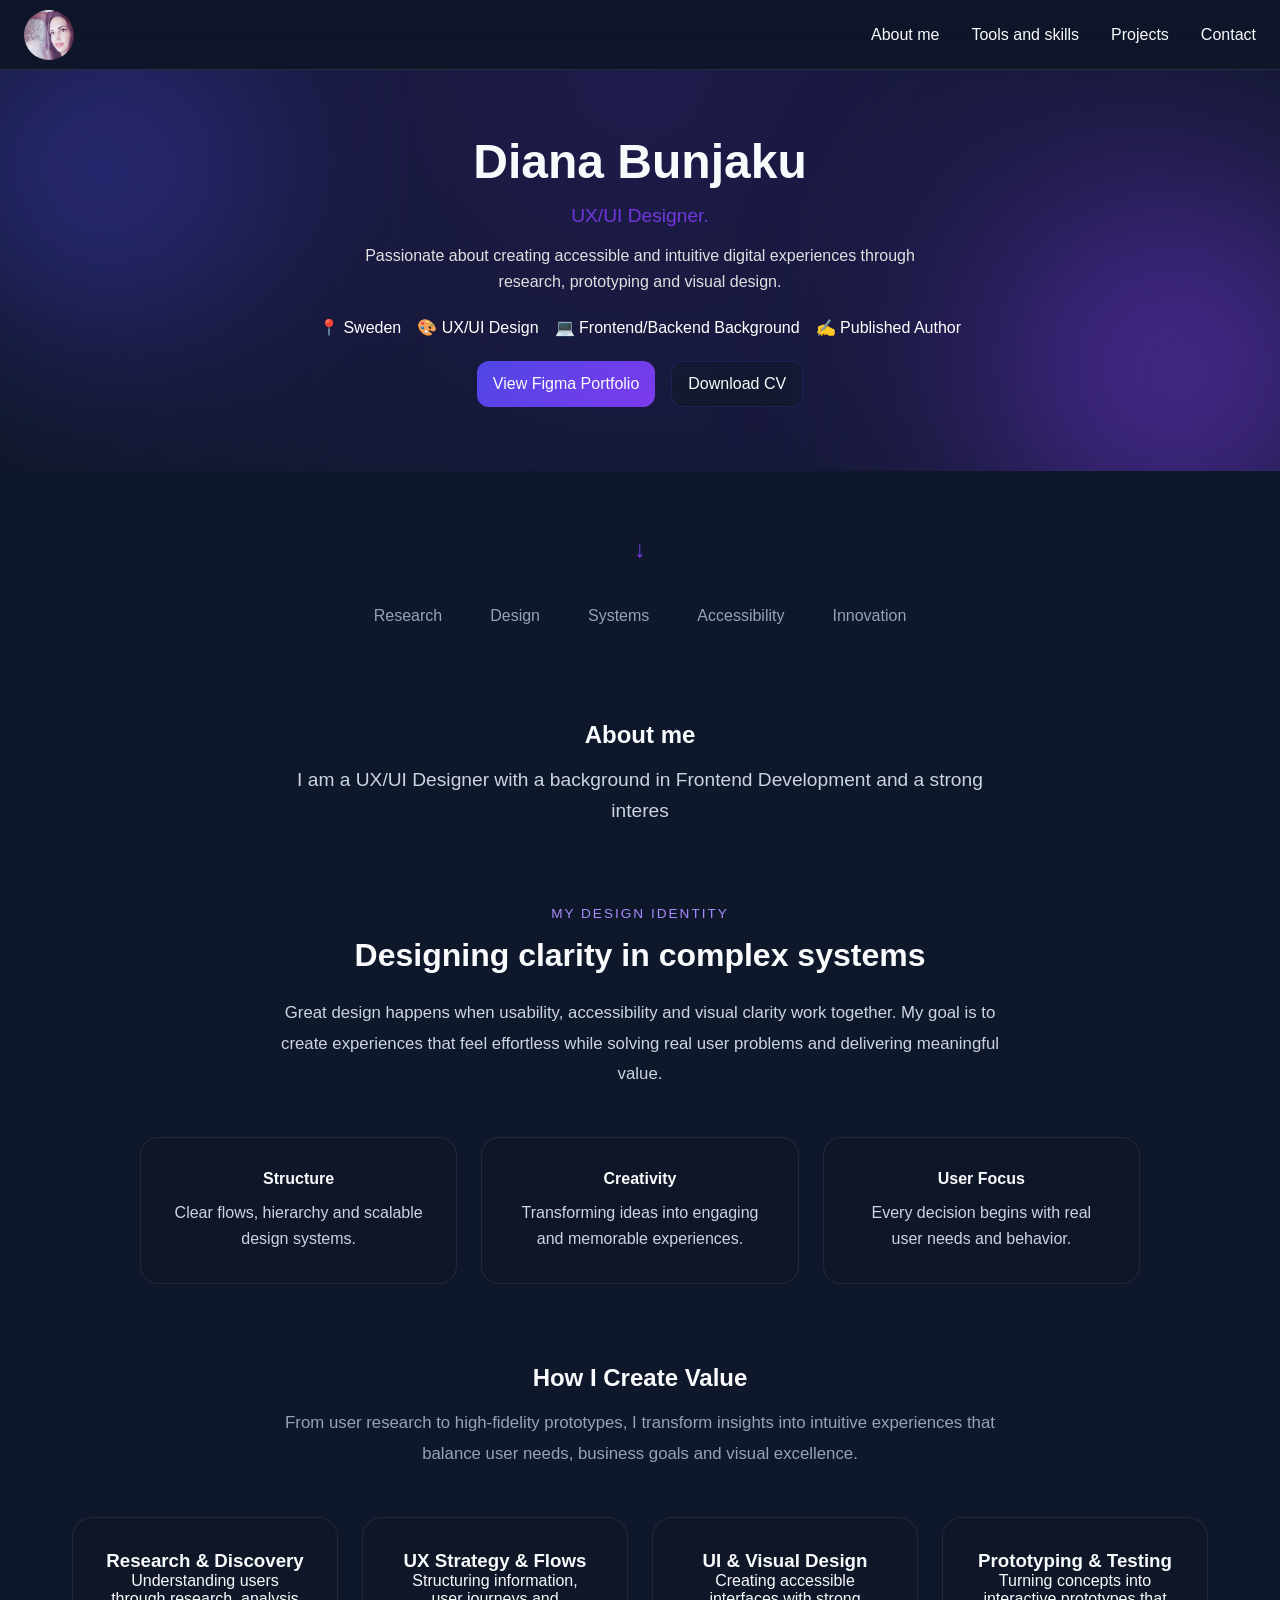
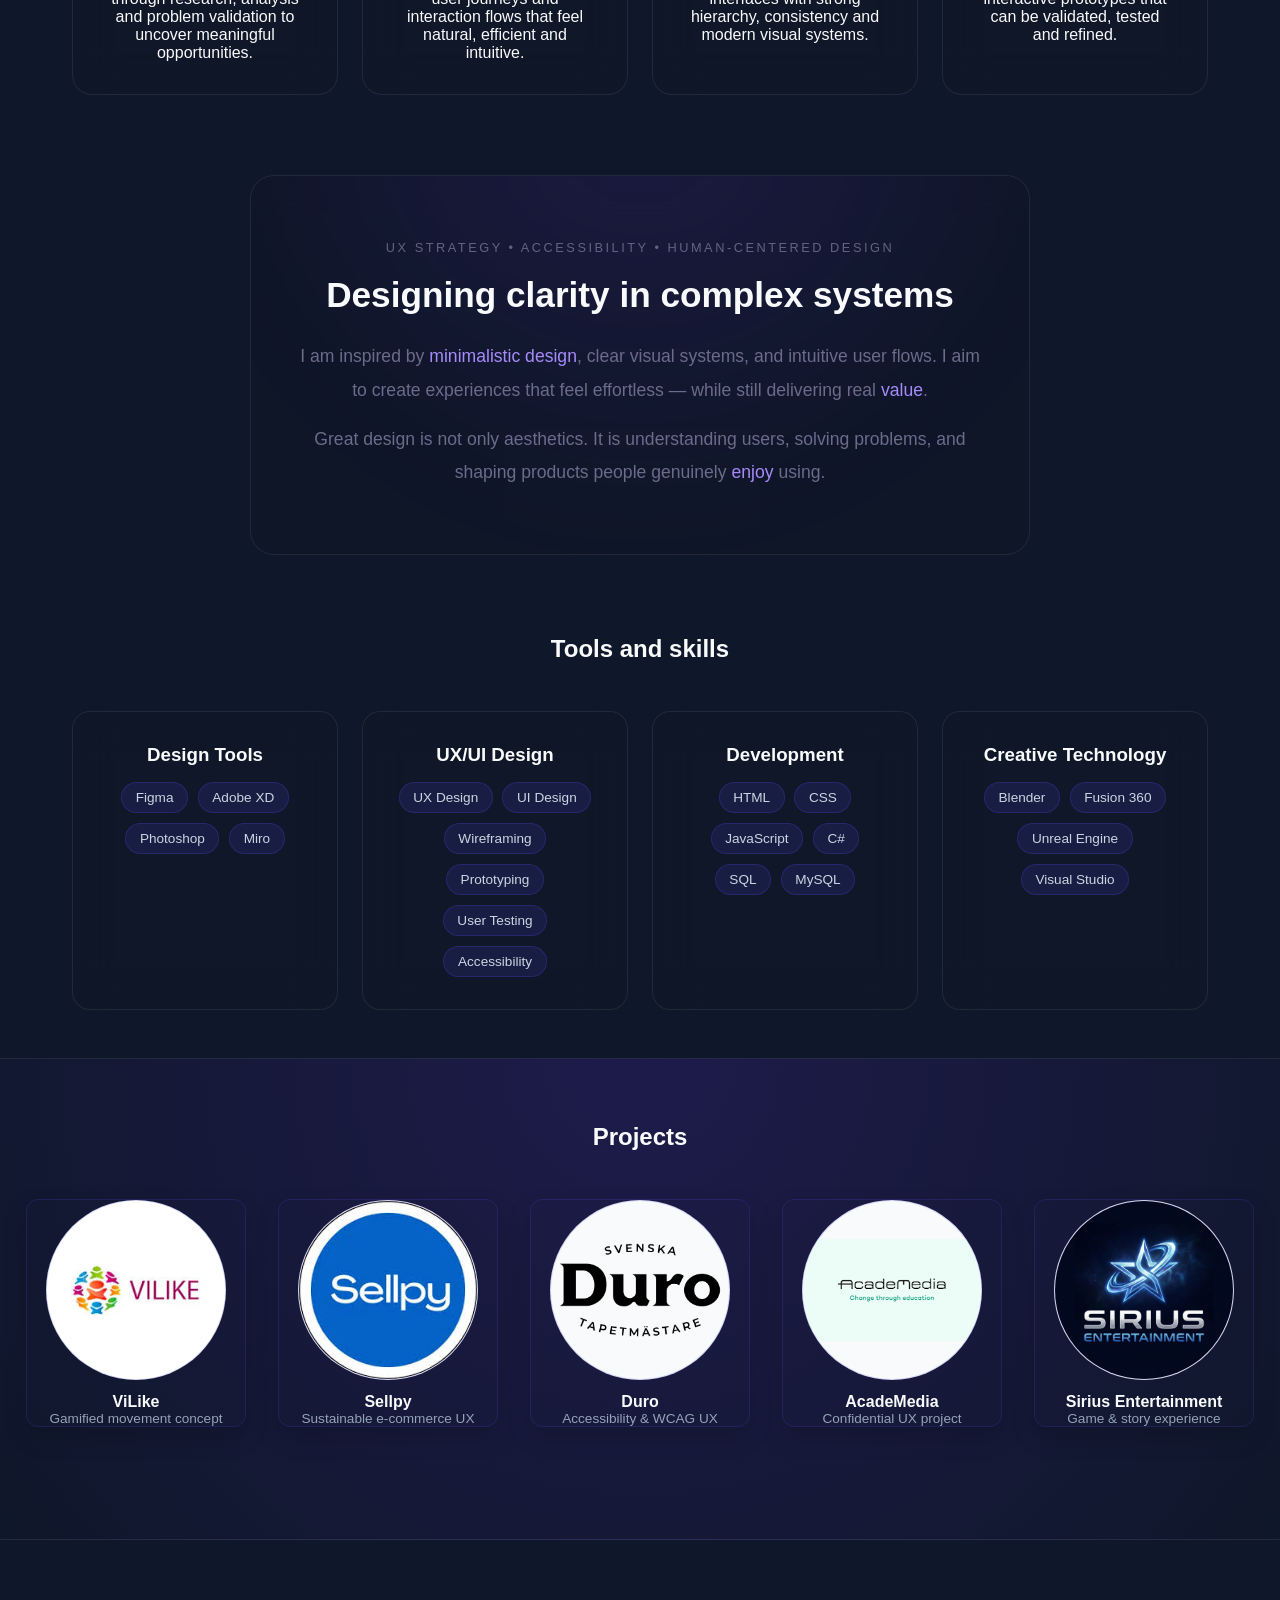
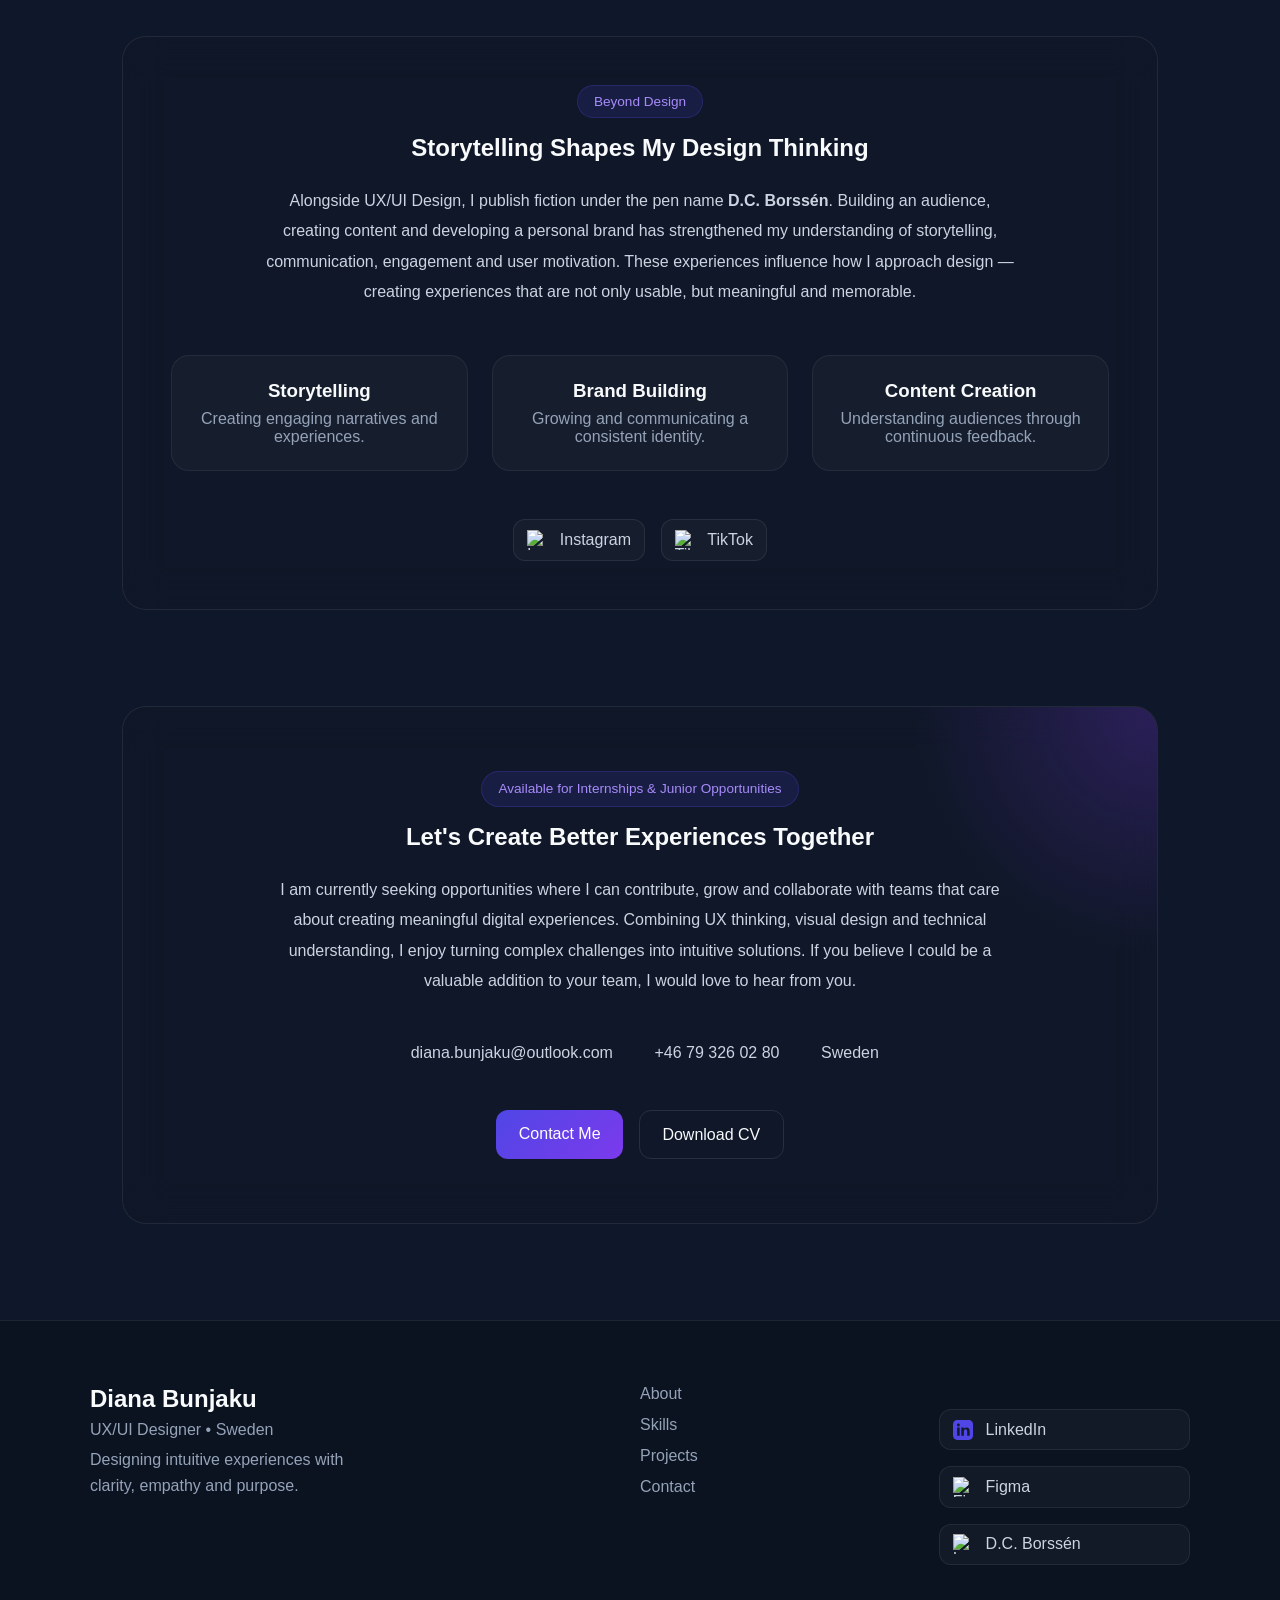
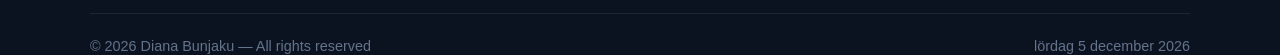
==== commit 67d7f43e: "Revert "Refresh portfolio design and UX case studies" This reverts commit 229a875df3015c74171fd22c8d" ====
--- a/index.html
+++ b/index.html
@@ -1,128 +1,582 @@
-<!doctype html>
+<!DOCTYPE html>
 <html lang="en">
 <head>
-  <meta charset="utf-8">
-  <meta name="viewport" content="width=device-width, initial-scale=1">
-  <meta name="theme-color" content="#f7f4ef">
-  <meta name="description" content="Diana Bunjaku is a UX/UI designer with a background in development and storytelling. Explore selected work in accessibility, research, interactive experiences and digital design.">
-  <meta property="og:type" content="website">
-  <meta property="og:title" content="Diana Bunjaku | UX/UI Designer">
-  <meta property="og:description" content="Thoughtful digital experiences, shaped by research, design and a love of storytelling.">
-  <meta property="og:url" content="https://dianabunjaku.com/">
-  <meta property="og:image" content="https://dianabunjaku.com/images/og-image.png">
-  <link rel="canonical" href="https://dianabunjaku.com/">
-  <link rel="icon" type="image/png" href="images/favicon.png">
-  <link rel="stylesheet" href="css/styles.css">
-  <script src="js/script.js" defer></script>
-  <title>Diana Bunjaku | UX/UI Designer & Creative Thinker</title>
+    <!-- Google tag (gtag.js) -->
+<!-- <script async src="https://www.googletagmanager.com/gtag/js?id=G-SN12SCTGTG"></script>
+<script>
+  window.dataLayer = window.dataLayer || [];
+  function gtag(){dataLayer.push(arguments);}
+  gtag('js', new Date());
+
+  gtag('config', 'G-SN12SCTGTG');
+</script> -->
+    <meta charset="UTF-8">
+    <meta name="viewport" content="width=device-width, initial-scale=1.0">
+    <meta name="description" content="UX/UI Designer portfolio by Diana Bunjaku, showcasing case studies in UX research, accessibility, sustainable design, game UX and visual design.">
+    <meta property="og:title" content="Diana Bunjaku | UX/UI Designer Portfolio">
+<meta property="og:description" content="UX/UI portfolio showcasing case studies in UX research, accessibility, sustainable design, game UX and visual design.">
+<meta property="og:image" content="images/og-image.png">
+<meta property="og:type" content="website">
+    <title>Diana Bunjaku | UX/UI Designer i Stockholm & Sverige</title>
+    <link rel="stylesheet" href="css/styles.css">
+    <link rel="icon" type="image/png" href="images/favicon.png">
+    <script src="https://unpkg.com/lucide@latest"></script>
 </head>
 <body>
-  <a class="skip-link" href="#main">Skip to content</a>
-  <header class="site-header">
-    <div class="shell header-inner">
-      <a class="brand" href="index.html" aria-label="Diana Bunjaku, home">Diana Bunjaku<span class="brand-period">.</span></a>
-      <button class="menu-toggle" type="button" aria-label="Open navigation" aria-controls="site-nav" aria-expanded="false"><span></span><span></span><span></span></button>
-      <nav class="site-nav" id="site-nav" aria-label="Main navigation">
-        <a href="#work">Work</a>
-        <a href="#about">About</a>
-        <a href="#approach">My approach</a>
-        <a href="#contact" class="nav-contact">Get in touch</a>
-      </nav>
-    </div>
-  </header>
-
-  <main id="main">
-    <section class="hero shell" aria-labelledby="hero-title">
-      <div class="hero-copy">
-        <p class="eyebrow quiet-label">UX/UI designer · Sweden</p>
-        <h1 id="hero-title">Designing for people, <em>not just screens.</em></h1>
-        <p class="hero-lead">I'm Diana. I bring together user research, thoughtful interfaces and a background in development to make digital experiences clearer and easier to use.</p>
-        <p class="hero-note">I also write fiction and build playful worlds. Both have taught me to pay attention to how people think, feel and find their way through a story.</p>
-        <div class="actions"><a class="button button-primary" href="#work">Explore my work <span aria-hidden="true">↗</span></a><a class="text-link" href="PDF/CV.pdf" target="_blank" rel="noopener">View my CV (PDF) <span aria-hidden="true">↗</span></a></div>
-      </div>
-      <figure class="portrait">
-        <img src="images/profile-db.jpg" alt="Portrait of Diana Bunjaku" width="600" height="600" fetchpriority="high">
-        <figcaption>Curiosity, clarity and a little imagination.</figcaption>
-      </figure>
+    <!-- Header, med navigation -->
+    <header class="navbar">
+        <!-- länk, tillbaka till start -->
+            <a href="index.html" class="profile-picture">
+            <img src="images/profile-db.jpg" class="picture" alt="profile picture">
+            </a>
+          <!-- navigationsmeny -->
+           <button class="mobile-menu-btn" aria-label="Toggle navigation" aria-expanded="false">
+    <span></span>
+    <span></span>
+    <span></span>
+</button>
+            <nav class="nav-links">
+                <!-- interna länkar, scrollar till sektioner via id -->
+            <a href="#about">About me</a>
+            <a href="#tools-and-skills">Tools and skills</a>
+            <a href="#projects">Projects</a>
+            <a href="#contact">Contact</a>
+        </nav>
+    </header>
+
+    <section class="hero">
+        <h1>Diana Bunjaku</h1>
+        <p class="tagline">
+UX/UI Designer. </p>
+<p class="hero-description">
+Passionate about creating accessible and intuitive digital experiences
+through research, prototyping and visual design.
+</p>
+<div class="hero-tags">
+<span>📍 Sweden</span>
+<span>🎨 UX/UI Design</span>
+<span>💻 Frontend/Backend Background</span>
+<span>✍️ Published Author</span>
+</div>
+<div class="hero-buttons">
+    <a class="personal-links" href="https://www.figma.com/proto/cJaUcOsBQ9vpoShl1d4egM/Portfolio?node-id=142-179&t=FnBAHOwaCByRGjpJ-0&scaling=scale-down&content-scaling=fixed&starting-point-node-id=142%3A179&page-id=142%3A178" target="_blank" rel="noopener">
+        View Figma Portfolio
+    </a>
+    <a class="personal-links" href="PDF/CV.pdf" target="_blank" rel="noopener">
+        Download CV
+    </a>
+</div>
     </section>
-
-    <section id="work" class="work-section section-space" aria-labelledby="work-title">
-      <div class="shell">
-        <div class="section-heading heading-split">
-          <div><p class="eyebrow quiet-label">Selected work</p><h2 id="work-title">A closer look at what I do.</h2></div>
-          <p>Five projects, different challenges. Each one taught me something about the people on the other side of the screen.</p>
-        </div>
-        <div class="project-grid">
-          <a class="project-tile" href="projects/project-3.html" aria-label="Read Duro accessibility case study">
-            <div class="tile-image image-duro"><img src="images/duro-start.png" alt="Duro website, used in an accessibility and usability review" loading="lazy" width="1024" height="768"></div>
-            <div class="tile-meta"><span>Accessibility · User testing</span><span class="tile-index">01</span></div>
-            <h3>Duro <span aria-hidden="true">↗</span></h3>
-            <p>Making navigation and content easier to understand through accessibility analysis and usability testing.</p>
-          </a>
-          <a class="project-tile" href="projects/project-1.html" aria-label="Read ViLike gamification case study">
-            <div class="tile-image image-vilike"><img src="images/vilike-prototype.png" alt="Screens from the ViLike children's movement app concept" loading="lazy" width="1024" height="768"></div>
-            <div class="tile-meta"><span>Gamification · Child-centred UX</span><span class="tile-index">02</span></div>
-            <h3>ViLike <span aria-hidden="true">↗</span></h3>
-            <p>Exploring how playful feedback and clear progress can encourage children to move more.</p>
-          </a>
-          <a class="project-tile" href="projects/project-2.html" aria-label="Read Sellpy sustainable shopping case study">
-            <div class="tile-image image-sellpy"><img src="images/sellpy-wireframes.png" alt="Sellpy user experience wireframes and design explorations" loading="lazy" width="1024" height="768"></div>
-            <div class="tile-meta"><span>UX research · Sustainable shopping</span><span class="tile-index">03</span></div>
-            <h3>Sellpy <span aria-hidden="true">↗</span></h3>
-            <p>Understanding barriers to second-hand shopping and finding ways to make choices feel simpler.</p>
-          </a>
-          <a class="project-tile" href="projects/project-5.html" aria-label="Read AcadeMedia confidential UX case study">
-            <div class="tile-image image-academedia"><img src="images/academedia-affinitymap.png" alt="An affinity map illustrating the type of synthesis used in the AcadeMedia project" loading="lazy" width="1024" height="768"></div>
-            <div class="tile-meta"><span>Research · Workflow design</span><span class="tile-index">04</span></div>
-            <h3>AcadeMedia <span aria-hidden="true">↗</span></h3>
-            <p>Working with stakeholder needs and complex workflows while respecting project confidentiality.</p>
-          </a>
-          <a class="project-tile project-feature" href="projects/project-4.html" aria-label="Read Sirius Entertainment game and storytelling case study">
-            <div class="tile-image image-sirius"><img src="images/se-start.png" alt="Prototype screen from Sirius Entertainment's game world" loading="lazy" width="1024" height="768"></div>
-            <div class="feature-details">
-              <div class="tile-meta"><span>Independent studio · Game UX</span><span class="tile-index">05</span></div>
-              <h3>Sirius Entertainment <span aria-hidden="true">↗</span></h3>
-              <p>A creative studio I'm building with my sister. It brings together games, interactive storytelling, design and the technical details that make an idea playable.</p>
-              <span class="feature-read">Explore the project</span>
-            </div>
-          </a>
-        </div>
-      </div>
+    <div class="scroll-indicator">
+↓
+</div>
+      <!-- ikoner, ux-relaterade områden -->
+    <section class="ux-skills">
+
+<div class="ux-item">
+<i data-lucide="search"></i>
+<span>Research</span>
+</div>
+
+<div class="ux-item">
+<i data-lucide="pen-tool"></i>
+<span>Design</span>
+</div>
+
+<div class="ux-item">
+<i data-lucide="layout-template"></i>
+<span>Systems</span>
+</div>
+
+<div class="ux-item">
+<i data-lucide="accessibility"></i>
+<span>Accessibility</span>
+</div>
+
+<div class="ux-item">
+<i data-lucide="sparkles"></i>
+<span>Innovation</span>
+</div>
+
+</section>
+
+    <section id="about" class="container fade-in">
+        <h2>About me</h2>
+        <p class="typing"></p>
+        </section>
+
+        <section class="design-identity fade-in">
+
+    <div class="identity-intro">
+
+        <p class="identity-label">
+            MY DESIGN IDENTITY
+        </p>
+
+        <h3>
+            Designing clarity in complex systems
+        </h3>
+
+        <p class="identity-description">
+            Great design happens when usability,
+            accessibility and visual clarity work together.
+
+            My goal is to create experiences that feel effortless
+            while solving real user problems and delivering meaningful value.
+        </p>
+
+    </div>
+
+    <div class="identity-grid">
+
+        <div class="identity-card structure">
+
+            <i data-lucide="layers"></i>
+
+            <h4>Structure</h4>
+
+            <p>
+                Clear flows, hierarchy and scalable design systems.
+            </p>
+
+        </div>
+
+        <div class="identity-card creativity">
+
+            <i data-lucide="sparkles"></i>
+
+            <h4>Creativity</h4>
+
+            <p>
+                Transforming ideas into engaging and memorable experiences.
+            </p>
+
+        </div>
+
+        <div class="identity-card user">
+
+            <i data-lucide="user-round"></i>
+
+            <h4>User Focus</h4>
+
+            <p>
+                Every decision begins with real user needs and behavior.
+            </p>
+
+        </div>
+
+    </div>
+
+</section>
+
+        <section class="services-section">
+
+<h2>How I Create Value</h2>
+
+<p class="services-intro">
+From user research to high-fidelity prototypes, I transform insights
+into intuitive experiences that balance user needs, business goals
+and visual excellence.
+</p>
+
+<div class="services">
+
+<div class="service-card research-card">
+<i data-lucide="search"></i>
+
+<h3>Research & Discovery</h3>
+
+<p>
+Understanding users through research, analysis and problem validation
+to uncover meaningful opportunities.
+</p>
+
+</div>
+
+<div class="service-card ux-card">
+<i data-lucide="git-branch"></i>
+
+<h3>UX Strategy & Flows</h3>
+
+<p>
+Structuring information, user journeys and interaction flows that
+feel natural, efficient and intuitive.
+</p>
+
+</div>
+
+<div class="service-card ui-card">
+<i data-lucide="palette"></i>
+
+<h3>UI & Visual Design</h3>
+
+<p>
+Creating accessible interfaces with strong hierarchy, consistency
+and modern visual systems.
+</p>
+
+</div>
+
+<div class="service-card prototype-card">
+<i data-lucide="monitor-smartphone"></i>
+
+<h3>Prototyping & Testing</h3>
+
+<p>
+Turning concepts into interactive prototypes that can be validated,
+tested and refined.
+</p>
+
+</div>
+
+</div>
+
+</section>
+
+        <section class="about-extra">
+    <div class="design-manifesto">
+
+    <p class="manifesto-tag">
+        UX Strategy • Accessibility • Human-Centered Design
+    </p>
+
+    <h3 class="manifesto-title">
+        Designing clarity in complex systems
+    </h3>
+
+    <p class="manifesto-text">
+        I am inspired by <strong>minimalistic design</strong>, clear visual systems, and intuitive user flows.
+        I aim to create experiences that feel effortless — while still delivering real <strong>value</strong>.
+    </p>
+
+    <p class="manifesto-text">
+        Great design is not only aesthetics.
+        It is understanding users, solving problems, and shaping products people genuinely <strong>enjoy</strong> using.
+    </p>
+
+</div>
     </section>
 
-    <section id="about" class="about-section section-space" aria-labelledby="about-title">
-      <div class="shell about-grid">
-        <div class="about-side"><p class="eyebrow quiet-label">A little about me</p><h2 id="about-title">I care about the details people <em>actually notice.</em></h2></div>
-        <div class="about-copy">
-          <p class="large-copy">I began with development, then found my way into UX/UI design through a growing interest in what makes technology feel natural to use.</p>
-          <p>I enjoy the part of the process where questions become patterns: listening, mapping what gets in the way, trying an idea, and changing it when the evidence points somewhere better. My work includes research, interface design, prototyping, accessibility and usability testing.</p>
-          <p>Outside conventional product design, I write under the name <strong>D.C. Borssén</strong> and co-create <strong>Sirius Entertainment</strong> with my sister. Writing has sharpened my attention to pacing and emotion. Building games has made me think about feedback, motivation and what happens when people interact with a system rather than simply look at it.</p>
-          <p>For me, good design is thoughtful, useful and made with people in mind. It does not need to shout to be remembered.</p>
-          <div class="about-links"><a class="text-link" href="https://www.kobo.com/us/en/ebook/echoes-of-london" target="_blank" rel="noopener noreferrer">My writing: Echoes of London <span aria-hidden="true">↗</span></a><a class="text-link" href="https://siriusentertainment.netlify.app/" target="_blank" rel="noopener noreferrer">Sirius Entertainment <span aria-hidden="true">↗</span></a></div>
-        </div>
-      </div>
+        <section id="tools-and-skills" class="container fade-in">
+            <h2>Tools and skills</h2>
+        </section>
+        <!-- verktyg och kompetenser -->
+<section class="skills-categories">
+
+    <div class="skill-card skill-card design">
+        <i data-lucide="pen-tool"></i>
+        <h3>Design Tools</h3>
+
+        <div class="skill-tags">
+            <span>Figma</span>
+            <span>Adobe XD</span>
+            <span>Photoshop</span>
+            <span>Miro</span>
+        </div>
+    </div>
+
+    <div class="skill-card skill-card ux">
+        <i data-lucide="sparkles"></i>
+        <h3>UX/UI Design</h3>
+
+        <div class="skill-tags">
+            <span>UX Design</span>
+            <span>UI Design</span>
+            <span>Wireframing</span>
+            <span>Prototyping</span>
+            <span>User Testing</span>
+            <span>Accessibility</span>
+        </div>
+    </div>
+
+    <div class="skill-card skill-card dev">
+        <i data-lucide="code-2"></i>
+        <h3>Development</h3>
+
+        <div class="skill-tags">
+            <span>HTML</span>
+            <span>CSS</span>
+            <span>JavaScript</span>
+            <span>C#</span>
+            <span>SQL</span>
+            <span>MySQL</span>
+        </div>
+    </div>
+
+    <div class="skill-card skill-card tech">
+        <i data-lucide="box"></i>
+        <h3>Creative Technology</h3>
+
+        <div class="skill-tags">
+            <span>Blender</span>
+            <span>Fusion 360</span>
+            <span>Unreal Engine</span>
+            <span>Visual Studio</span>
+        </div>
+    </div>
+
+</section>
+
+        <section id="projects" class="fade-in">
+        <h1>Projects</h1>
+     <!-- projekt, klickbara bilder -->
+    <div class="projects-grid">
+        <a class="card vilike" href="projects/project-1.html">
+        <div class="project-circle">
+        <img src="images/vilike-logo.jpg" alt="vilike project image" class="project-image" class="project-image2">
+    </div>
+
+    <div class="project-info">
+        <h3>ViLike</h3>
+        <p>Gamified movement concept</p>
+    </div>
+        </a>
+
+         <a class="card sellpy" href="projects/project-2.html">
+         <div class="project-circle">
+         <img src="images/Sellpy-logo.jpg" alt="sellpy project image" class="project-image">
+         </div>
+         <div class="project-info">
+             <h3>Sellpy</h3>
+             <p>Sustainable e-commerce UX</p>
+         </div>
+         </a>
+
+        <a class="card duro" href="projects/project-3.html">
+        <div class="project-circle">
+        <img src="images/Duro_logo_SV_svart_hemsida (1).png" alt="duro project image" class="project-image2">
+        </div>
+        <div class="project-info">
+            <h3>Duro</h3>
+            <p>Accessibility & WCAG UX</p>
+        </div>
+        </a>
+
+        <a class="card academedia" href="projects/project-5.html">
+        <div class="project-circle">
+        <img src="images/AcadeMedia.png" alt="AcadeMedia project image" class="project-image2">
+        </div>
+        <div class="project-info">
+            <h3>AcadeMedia</h3>
+            <p>Confidential UX project</p>
+        </div>
+        </a>
+
+        <a class="card se" href="projects/project-4.html">
+        <div class="project-circle">
+        <img src="images/SE.png" alt="game project image" class="project-image2">
+        </div>
+        <div class="project-info">
+            <h3>Sirius Entertainment</h3>
+            <p>Game & story experience</p>
+        </div>
+        </a>
+    </div>
     </section>
 
-    <section id="approach" class="approach-section section-space" aria-labelledby="approach-title">
-      <div class="shell">
-        <div class="section-heading"><p class="eyebrow quiet-label">How I work</p><h2 id="approach-title">I like to understand the problem before designing the answer.</h2></div>
-        <div class="method-grid">
-          <div class="method-item"><h3>Understand</h3><p>Research, interviews, usability observations and a willingness to question first assumptions.</p></div>
-          <div class="method-item"><h3>Make sense</h3><p>User journeys, information architecture and flows that turn complex needs into something manageable.</p></div>
-          <div class="method-item"><h3>Make &amp; refine</h3><p>Wireframes, interfaces, prototypes and testing. I value iteration more than getting everything right on the first try.</p></div>
-        </div>
-        <div class="skills-line"><h3>Tools &amp; experience</h3><p><strong>Design:</strong> Figma, FigJam, Adobe XD, Photoshop, Miro · <strong>UX:</strong> Research, wireframing, prototyping, accessibility, user testing · <strong>Development:</strong> HTML, CSS, JavaScript, C#, SQL, MySQL · <strong>Creative:</strong> Blender, Fusion 360, Unreal Engine</p></div>
-        <p class="figma-note">Prefer a prototype? <a href="https://www.figma.com/proto/cJaUcOsBQ9vpoShl1d4egM/Portfolio?node-id=142-179&amp;t=FnBAHOwaCByRGjpJ-0&amp;scaling=scale-down&amp;content-scaling=fixed&amp;starting-point-node-id=142%3A179&amp;page-id=142%3A178" target="_blank" rel="noopener noreferrer">Open my Figma portfolio <span aria-hidden="true">↗</span></a></p>
-      </div>
-    </section>
-
-    <section id="contact" class="contact-section section-space" aria-labelledby="contact-title">
-      <div class="shell contact-grid">
-        <div><p class="eyebrow quiet-label">Let's talk</p><h2 id="contact-title">Have something interesting in mind?</h2><p>I'm interested in internships, junior UX/UI opportunities and meaningful collaborations. I'd be happy to hear about what you're working on.</p></div>
-        <div class="contact-details"><a class="contact-email" href="mailto:diana.bunjaku@outlook.com">diana.bunjaku@outlook.com <span aria-hidden="true">↗</span></a><p>Based in Sweden</p><div class="contact-links"><a href="https://linkedin.com/in/diana-bunjaku-236253159" target="_blank" rel="noopener noreferrer">LinkedIn</a><a href="PDF/CV.pdf" target="_blank" rel="noopener">CV (PDF)</a><a href="https://instagram.com/dcborssen" target="_blank" rel="noopener noreferrer">Writing on Instagram</a></div></div>
-      </div>
-    </section>
-  </main>
-  <footer class="site-footer"><div class="shell footer-inner"><span>© <span id="year">2026</span> Diana Bunjaku</span><span>Designed with intention, built with care.</span><a href="#main">Back to top ↑</a></div></footer>
+    <section class="creative-section">
+
+<div class="creative-content">
+
+<span class="creative-label">
+Beyond Design
+</span>
+
+<h2>
+Storytelling Shapes My Design Thinking
+</h2>
+
+<p class="creative-text">
+
+Alongside UX/UI Design, I publish fiction under the pen name
+<strong>D.C. Borssén</strong>.
+
+Building an audience, creating content and developing a personal brand
+has strengthened my understanding of storytelling, communication,
+engagement and user motivation.
+
+These experiences influence how I approach design —
+creating experiences that are not only usable,
+but meaningful and memorable.
+
+</p>
+
+<div class="creative-highlights">
+
+<div class="creative-stat">
+<h3>Storytelling</h3>
+<p>Creating engaging narratives and experiences.</p>
+</div>
+
+<div class="creative-stat">
+<h3>Brand Building</h3>
+<p>Growing and communicating a consistent identity.</p>
+</div>
+
+<div class="creative-stat">
+<h3>Content Creation</h3>
+<p>Understanding audiences through continuous feedback.</p>
+</div>
+
+</div>
+
+<div class="creative-links">
+
+<a class="social-link" href="https://instagram.com/dcborssen">
+<img src="https://cdn.simpleicons.org/instagram/4F46E5" alt="Instagram icon">
+<span>Instagram</span>
+</a>
+
+<a class="social-link" href="https://tiktok.com/@dcborssen">
+<img src="https://cdn.simpleicons.org/tiktok/4F46E5" alt="TikTok icon">
+        <span>TikTok</span>
+</a>
+
+</div>
+
+</div>
+
+</section>
+
+    <section id="contact" class="contact-section fade-in">
+
+<div class="contact-card">
+
+<span class="contact-label">
+Available for Internships & Junior Opportunities
+</span>
+
+<h2>
+Let's Create Better Experiences Together
+</h2>
+
+<p class="contact-description">
+
+I am currently seeking opportunities where I can contribute,
+grow and collaborate with teams that care about creating
+meaningful digital experiences.
+
+Combining UX thinking, visual design and technical understanding,
+I enjoy turning complex challenges into intuitive solutions.
+
+If you believe I could be a valuable addition to your team,
+I would love to hear from you.
+
+</p>      
+
+<div class="contact-methods">
+
+<div class="contact-item">
+<i data-lucide="mail"></i>
+<span>diana.bunjaku@outlook.com</span>
+</div>
+
+<div class="contact-item">
+<i data-lucide="phone"></i>
+<span>+46 79 326 02 80</span>
+</div>
+
+<div class="contact-item">
+<i data-lucide="map-pin"></i>
+<span>Sweden</span>
+</div>
+
+</div>
+
+<div class="contact-buttons">
+
+<a
+href="mailto:diana.bunjaku@outlook.com"
+class="contact-btn primary-btn">
+
+Contact Me
+
+</a>
+
+<a
+href="PDF/CV.pdf"
+target="_blank"
+class="contact-btn secondary-btn">
+
+Download CV
+
+</a>
+
+</div>
+
+</div>
+
+</section>
+    
+    <footer class="footer">
+
+<div class="footer-inner">
+
+<!-- Brand -->
+<div class="footer-brand">
+
+<h2>Diana Bunjaku</h2>
+
+<p>
+UX/UI Designer • Sweden
+</p>
+
+<p class="footer-tagline">
+Designing intuitive experiences with clarity, empathy and purpose.
+</p>
+
+</div>
+
+<!-- Links -->
+<div class="footer-links">
+
+<a href="#about">About</a>
+<a href="#tools-and-skills">Skills</a>
+<a href="#projects">Projects</a>
+<a href="#contact">Contact</a>
+
+</div>
+
+<!-- Social -->
+<div class="social-links">
+
+<a class="social-link" href="https://linkedin.com/in/diana-bunjaku-236253159">
+<svg class="icon" viewBox="0 0 24 24" fill="currentColor">
+        <path d="M19 0h-14c-2.761 0-5 2.239-5 5v14c0 
+        2.761 2.239 5 5 5h14c2.761 0 5-2.239 
+        5-5v-14c0-2.761-2.239-5-5-5zm-11 19h-3v-10h3v10zm-1.5-11.268c-.966 
+        0-1.75-.79-1.75-1.764s.784-1.764 1.75-1.764 1.75.79 
+        1.75 1.764-.784 1.764-1.75 1.764zm13.5 
+        11.268h-3v-5.604c0-3.368-4-3.113-4 
+        0v5.604h-3v-10h3v1.765c1.396-2.586 
+        7-2.777 7 2.476v5.759z"/>
+    </svg>
+        <span>LinkedIn</span>
+</a>
+
+<a class="social-link" href="https://www.figma.com/proto/cJaUcOsBQ9vpoShl1d4egM/Portfolio?node-id=142-179&t=FnBAHOwaCByRGjpJ-0&scaling=scale-down&content-scaling=fixed&starting-point-node-id=142%3A179&page-id=142%3A178">
+<img src="https://cdn.simpleicons.org/figma/4F46E5" alt="Figma icon">
+        <span>Figma</span>
+</a>
+
+<a class="social-link" href="https://instagram.com/dcborssen">
+<img src="https://cdn.simpleicons.org/instagram/4F46E5" alt="Instagram icon">
+        <span>D.C. Borssén</span>
+</a>
+
+</div>
+
+</div>
+
+<div class="footer-bottom">
+
+<p>© 2026 Diana Bunjaku — All rights reserved</p>
+
+<p id="date"></p>
+
+</div>
+
+</footer>
+    <script src="js/script.js"></script>
 </body>
-</html>
+</html>
--- a/css/styles.css
+++ b/css/styles.css
@@ -1,70 +1,1862 @@
-/* Diana Bunjaku: an intentionally restrained, warm portfolio. No decorative motion or UI lookalikes. */
-:root{color-scheme:light;--paper:#f7f4ef;--surface:#fefdfa;--ink:#28242a;--muted:#625b64;--violet:#584064;--violet-dark:#44304f;--violet-light:#ece4ed;--line:#ded7d2;--warm:#c9a68d;--max:1160px;--sans:system-ui,-apple-system,"Segoe UI",Arial,sans-serif;--serif:Georgia,"Times New Roman",serif}
-*{box-sizing:border-box}
-html{scroll-behavior:smooth;scroll-padding-top:100px}
-body{margin:0;background:var(--paper);color:var(--ink);font:400 16px/1.7 var(--sans);-webkit-font-smoothing:antialiased}
-img,video{max-width:100%;display:block}
-a{color:inherit;text-decoration-thickness:1px;text-underline-offset:4px}
-a:hover{color:var(--violet)}
-a:focus-visible,button:focus-visible{outline:3px solid #8f6a99;outline-offset:4px;border-radius:2px}
-h1,h2,h3,p,figure{margin-top:0} h1,h2{font-family:var(--serif);font-weight:400;letter-spacing:-.035em;line-height:1.15}h2{font-size:clamp(2.2rem,4.5vw,3.7rem)}h3{line-height:1.3}p{margin-bottom:1.1rem}
-.shell,.container{width:min(var(--max),calc(100% - 64px));margin-inline:auto}
-.skip-link{position:absolute;left:12px;top:-100px;padding:12px 18px;z-index:50;background:var(--violet-dark);color:#fff}
-.skip-link:focus{top:12px;color:#fff}
-.site-header{position:relative;z-index:10;background:var(--paper);border-bottom:1px solid var(--line)}
-.header-inner{min-height:88px;display:flex;align-items:center;justify-content:space-between;gap:20px}
-.brand{font:600 1.12rem/1.2 var(--sans);text-decoration:none;letter-spacing:-.025em;white-space:nowrap}.brand:hover{color:var(--ink)}.brand-period{color:var(--violet)}
-.site-nav{display:flex;align-items:center;gap:clamp(20px,3vw,42px)}
-.site-nav a{font-size:.91rem;font-weight:550;text-decoration:none;position:relative}.site-nav a:hover{text-decoration:underline;text-underline-offset:8px}
-.site-nav .nav-contact{border-bottom:1px solid var(--violet);padding-bottom:3px;color:var(--violet)}
-.menu-toggle{display:none}
-.hero{min-height:620px;padding-block:clamp(70px,9vw,125px) 115px;display:grid;grid-template-columns:minmax(0,1.24fr) minmax(285px,.76fr);align-items:center;gap:clamp(40px,8vw,115px)}
-.eyebrow{font-weight:650;font-size:.82rem;letter-spacing:.045em}.quiet-label{color:var(--violet);margin-bottom:26px}
-.hero h1{font-size:clamp(3.25rem,6.3vw,6.1rem);max-width:760px;margin-bottom:28px}
-h1 em,h2 em{font-weight:400;color:var(--violet)}
-.hero-lead{font-size:clamp(1.12rem,1.7vw,1.32rem);line-height:1.6;max-width:620px;color:#39343b}
-.hero-note{max-width:580px;color:var(--muted);font-size:.98rem}
-.actions{margin-top:31px;display:flex;align-items:center;gap:28px;flex-wrap:wrap}
-.button{display:inline-flex;align-items:center;justify-content:space-between;gap:25px;min-height:49px;padding:12px 22px;text-decoration:none;font-weight:600;font-size:.91rem}
-.button-primary{background:var(--violet);color:#fff}.button-primary:hover{background:var(--violet-dark);color:#fff}
-.text-link{font-weight:600;font-size:.94rem;display:inline-flex;align-items:center;gap:8px;text-decoration:underline;text-underline-offset:5px}
-.portrait{width:100%;max-width:365px;justify-self:end;position:relative;padding:0 0 18px 18px}
-.portrait::before{content:"";position:absolute;inset:18px 18px 0 0;border:1px solid #ad8da6;pointer-events:none}
-.portrait img{position:relative;aspect-ratio:4/4.65;object-fit:cover;object-position:60% center;border:6px solid var(--paper);background:var(--violet-light)}
-.portrait figcaption{position:relative;color:var(--muted);font-size:.76rem;text-align:right;line-height:1.45;margin-top:12px}
-.section-space{padding-block:clamp(75px,9vw,125px)}
-.work-section{background:var(--surface);border-top:1px solid var(--line);border-bottom:1px solid var(--line)}
-.section-heading{max-width:790px;margin-bottom:47px}.section-heading .quiet-label{margin-bottom:15px}.heading-split{display:grid;grid-template-columns:1.35fr .65fr;gap:60px;max-width:none;align-items:end}
-.heading-split h2{max-width:640px;margin:0}.heading-split>p{margin:0 0 7px;color:var(--muted);font-size:.96rem;max-width:320px}
-.project-grid{display:grid;grid-template-columns:repeat(2,minmax(0,1fr));column-gap:32px;row-gap:67px}
-.project-tile{display:block;text-decoration:none;border:0;color:inherit}
-.project-tile:hover{color:inherit}.project-tile:focus-visible{outline:3px solid var(--violet);outline-offset:6px}
-.tile-image{height:290px;overflow:hidden;background:#e8e3de;border:1px solid var(--line);display:flex;align-items:center;justify-content:center}
-.tile-image img{width:100%;height:100%;object-fit:contain;padding:24px}
-.image-duro{background:#eae5df}.image-vilike{background:#eee7ed}.image-sellpy{background:#f2f0eb}.image-academedia{background:#e6e8e2}.image-sirius{background:#ddd8d4}
-.image-duro img,.image-sirius img{object-fit:cover;padding:0}.image-vilike img{padding:15px}.image-sellpy img{padding:20px}
-.tile-meta{display:flex;align-items:center;justify-content:space-between;gap:12px;margin-top:18px;color:var(--muted);font-size:.78rem;line-height:1.4;letter-spacing:.015em}
-.tile-index{color:#8a8188;font-variant-numeric:tabular-nums}
-.project-tile h3{font:400 clamp(1.7rem,2.5vw,2.15rem)/1.2 var(--serif);letter-spacing:-.018em;margin:9px 0 8px;display:flex;justify-content:space-between;gap:12px}
-.project-tile h3 span{font:400 1.1rem var(--sans);color:var(--violet);margin-top:6px}
-.project-tile p{font-size:.95rem;line-height:1.65;color:var(--muted);max-width:480px;margin:0}
-.project-tile:hover h3{text-decoration:underline;text-decoration-thickness:1px;text-underline-offset:6px}
-.project-feature{grid-column:1/-1;display:grid;grid-template-columns:1.13fr .87fr;gap:clamp(30px,5vw,75px);align-items:center;border-top:1px solid var(--line);padding-top:46px}
-.project-feature .tile-image{height:330px}.project-feature .tile-meta{margin-top:0}.project-feature h3{font-size:clamp(2.1rem,3.4vw,3rem)}.project-feature p{font-size:1rem}.feature-read{display:inline-block;margin-top:20px;border-bottom:1px solid var(--violet);font-size:.9rem;font-weight:650;color:var(--violet)}
-.about-grid{display:grid;grid-template-columns:.85fr 1.15fr;gap:clamp(45px,9vw,145px)}
-.about-side h2{max-width:460px}.about-copy{max-width:650px;color:var(--muted)}.about-copy .large-copy{font-size:1.23rem;color:var(--ink);line-height:1.6}
-.about-copy strong{color:var(--ink)}.about-links{display:flex;gap:14px 36px;flex-wrap:wrap;border-top:1px solid var(--line);margin-top:30px;padding-top:26px}
-.approach-section{background:#eee8e5;border-block:1px solid var(--line)}.approach-section .section-heading h2{max-width:820px}
-.method-grid{display:grid;grid-template-columns:repeat(3,minmax(0,1fr));gap:36px;border-top:1px solid #cfc5c2;padding-top:28px}
-.method-item{padding-right:16px}.method-item h3{font:400 1.6rem var(--serif);margin-bottom:12px}.method-item p{font-size:.94rem;color:var(--muted);max-width:320px}
-.skills-line{display:grid;grid-template-columns:220px 1fr;border-top:1px solid #cfc5c2;padding-top:26px;gap:25px;margin-top:35px}.skills-line h3{font-size:.94rem;margin:0}.skills-line p{font-size:.92rem;color:var(--muted);margin:0;line-height:2}.skills-line strong{color:var(--ink)}
-.figma-note{color:var(--muted);font-size:.89rem;margin-top:24px}.figma-note a{color:var(--violet)}
-.contact-section{background:var(--violet-dark);color:#f9f6f5}.contact-section .quiet-label{color:#dfc6e3}.contact-section h2{max-width:620px}.contact-grid{display:grid;grid-template-columns:1fr .75fr;gap:80px;align-items:end}.contact-grid>div>p:last-child{max-width:580px;color:#e6dfe5}
-.contact-details{padding-bottom:12px}.contact-email{font:400 clamp(1.18rem,2.2vw,1.75rem)/1.5 var(--serif);text-decoration:none;border-bottom:1px solid #c1a8c4;overflow-wrap:anywhere;display:flex;justify-content:space-between;gap:8px;padding-bottom:12px}.contact-email:hover{color:#fff;border-color:#fff}
-.contact-details>p{color:#ddd0dd;margin:18px 0 35px}.contact-links{display:flex;flex-wrap:wrap;gap:15px 28px}.contact-links a{font-size:.91rem;text-underline-offset:4px}.contact-section a:hover{color:#fff}
-.site-footer{background:#f1ece7;border-top:1px solid var(--line)}.footer-inner{min-height:95px;display:flex;align-items:center;justify-content:space-between;gap:22px;flex-wrap:wrap;font-size:.78rem;color:var(--muted)}.footer-inner a{color:var(--violet)}
-/* Case-study shared elements. See projects.css for project-specific layout. */
-@media(max-width:900px){.hero{gap:35px;grid-template-columns:1.1fr .9fr}.hero h1{font-size:clamp(3rem,6.2vw,4.7rem)}.about-grid{gap:40px}.heading-split{gap:30px}}
-@media(max-width:700px){.shell,.container{width:min(var(--max),calc(100% - 36px))}.header-inner{min-height:70px}.menu-toggle{display:flex;border:1px solid var(--line);background:transparent;border-radius:0;min-width:44px;min-height:44px;align-items:center;justify-content:center;flex-direction:column;gap:5px;cursor:pointer;padding:10px}.menu-toggle span{display:block;width:21px;height:2px;background:var(--ink)}.site-nav{display:none;position:absolute;left:0;right:0;top:100%;padding:20px 18px 24px;border-bottom:1px solid var(--line);background:var(--paper);flex-direction:column;align-items:stretch;gap:0}.site-nav.open{display:flex}.site-nav a{display:block;padding:12px 6px;min-height:44px}.site-nav .nav-contact{border:0}.hero{grid-template-columns:1fr;padding-block:65px 65px;gap:38px}.hero h1{font-size:clamp(3rem,12vw,4.6rem)}.hero-lead{font-size:1.12rem}.portrait{max-width:300px;justify-self:start;margin-left:0}.heading-split{grid-template-columns:1fr;gap:20px}.heading-split>p{max-width:520px}.project-grid{grid-template-columns:1fr;gap:48px}.tile-image{height:270px}.project-feature{grid-column:auto;grid-template-columns:1fr;padding-top:32px;gap:20px}.project-feature .tile-image{height:270px}.about-grid,.contact-grid{grid-template-columns:1fr;gap:22px}.method-grid{grid-template-columns:1fr;gap:6px}.method-item{border-bottom:1px solid #cfc5c2;padding:10px 0}.skills-line{grid-template-columns:1fr;gap:6px}.section-space{padding-block:72px}.footer-inner{padding-block:25px;min-height:0;justify-content:flex-start}}
-@media(max-width:380px){.hero h1{font-size:2.85rem}.actions{align-items:flex-start;gap:22px}.portrait{max-width:250px}.tile-image{height:220px}}
-@media(prefers-reduced-motion:reduce){html{scroll-behavior:auto}*,*::before,*::after{animation-duration:.01ms!important;transition-duration:.01ms!important}}
+/* tar bort default spacing från browsern */
+* {
+    margin: 0; /* tar bort alla marginaler */
+    padding: 0; /* tar bort all padding */
+    text-decoration: none; /* tar bort underline på länkar */
+    box-sizing: border-box; /* gör layout mer förutsägbar */
+}
+
+body {
+    font-family: 'Arial', sans-serif;
+    background: #0F172A;
+    color: #F8FAFC;
+    margin: 0;
+}
+
+.navbar {
+    display: flex; /* flexbox layout */
+    justify-content: space-between; /* sprider ut innehåll */
+    align-items: center; /* vertikal centrering */
+    padding: 0.6rem 1.5rem;
+    background: rgba(15,23,42,.6);
+    -webkit-backdrop-filter: blur(10px);
+    -webkit-backdrop-filter: blur(20px);
+    backdrop-filter: blur(20px);
+    border-bottom: 1px solid rgba(248, 250, 252, 0.1);
+    position: sticky; /* följer med vid scroll */
+    top: 0;
+    z-index: 1000; /* ligger ovanpå allt */
+}
+
+.navbar.scrolled {
+    box-shadow: 0 10px 30px rgba(0,0,0,.3);
+}
+
+.profile-picture img {
+    display: block;
+    width: 50px;
+    height: 50px;
+    border-radius: 50%; /* gör den rund */
+    object-fit: cover; /* gör att bilden fyller utan att deformeras */
+}
+/* hover, profil-bild */
+.profile-picture img:hover {
+    transform: scale(1.2);
+    transition: 0.3s;
+}
+
+.nav-links {
+    display: flex;
+    gap: 2rem; /* mellanrum mellan nav-länkar (interna = #about) */
+}
+
+.nav-links a {
+    text-decoration: none;
+    color: #F8FAFC;
+    font-weight: 500;
+    transition: 0.2s;
+    position: relative;
+}
+
+.nav-links a:hover {
+    color: #4F46E5; /* hover */
+}
+
+.nav-links a::after {
+    content: "";
+    position: absolute;
+    left: 0;
+    bottom: -4px;
+    width: 0%;
+    height: 2px;
+    background: #4F46E5;
+    transition: 0.3s;
+}
+
+.nav-links a:hover::after {
+    width: 100%;
+}
+
+.hero {
+    text-align: center;
+    padding: 4rem;
+    background: radial-gradient(circle at top, #1e1b4b, #0F172A);
+    color: white;
+    position: relative;
+    overflow: hidden;
+}
+
+.hero::before {
+    content: "";
+    position: absolute;
+    width: 600px;
+    height: 600px;
+    background: radial-gradient(circle, #4F46E5, transparent 60%);
+    top: -200px;
+    left: -200px;
+    filter: blur(80px);
+    opacity: 0.5;
+    animation: floatGlow 6s ease-in-out infinite;
+}
+
+.hero::after {
+    content: "";
+
+    position: absolute;
+
+    width: 500px;
+    height: 500px;
+
+    right: -150px;
+    bottom: -150px;
+
+    background:
+    radial-gradient(
+        circle,
+        #7C3AED,
+        transparent 70%
+    );
+
+    filter: blur(120px);
+
+    animation:
+        floatGlow2 10s ease-in-out infinite;
+}
+
+@keyframes floatGlow {
+    0%, 100% {
+        transform: translate(0, 0);
+    }
+    50% {
+        transform: translate(80px, 40px);
+    }
+}
+
+@keyframes floatGlow2 {
+    50% {
+        transform:
+        translate(-80px,-50px);
+    }
+}
+
+.hero h1 {
+    color: #F8FAFC;
+    font-size: 3rem;
+    margin-bottom: 1rem;
+}
+
+h1, h2, h3 {
+    text-align: center;
+}
+
+.fade-in {
+    opacity: 0;
+    transform:translateY(40px) scale(.98);
+    transition: opacity .8s ease, transform .8s ease;
+}
+
+.fade-in.show {
+    opacity: 1;
+    transform: translateY(0) scale(1);
+}
+
+.typing {
+    font-size: 1.2rem;
+    color: #CBD5E1;
+    white-space: normal;
+    overflow-wrap: break-word;
+    line-height: 1.6;
+    text-align: center;
+}
+
+.tagline {
+    color: #7C3AED;
+    font-size: 1.2rem;
+    opacity: 0.9;
+}
+
+.hero-description {
+    max-width: 600px;
+    margin: 1rem auto;
+    line-height: 1.6;
+    color: #e0e0e0;
+}
+
+button {
+    background: #4F46E5;
+    color: #F8FAFC;
+    border: none;
+    padding: 0.7rem 1.2rem;
+    border-radius: 8px;
+    cursor: pointer;
+}
+
+button:hover {
+    background: #7C3AED;
+}
+
+.hero-buttons {
+    display: flex;
+    gap: 1rem;
+    justify-content: center;
+    flex-wrap: wrap;
+    margin-top: 1.5rem;
+}
+
+.personal-links {
+    display: flex;
+    align-items: center;
+    gap: 0.6rem;
+
+    padding: 0.8rem 1rem;
+    border-radius: 12px;
+
+    background: rgba(17, 24, 39, 0.5);
+    border: 1px solid rgba(79, 70, 229, 0.2);
+
+    color: #F8FAFC;
+    text-decoration: none;
+
+    transition: all 0.25s ease;
+}
+
+.personal-links:hover {
+    transform: translateY(-3px);
+    border-color: #4F46E5;
+    box-shadow: 0 0 20px rgba(79, 70, 229, 0.3);
+}
+
+.personal-links:first-child {
+    background: linear-gradient(135deg,#4F46E5,#7C3AED);
+    border: none;
+}
+
+.personal-links:first-child:hover {
+    box-shadow: 0 0 30px rgba(79,70,229,.6);
+}
+
+.hero-tags {
+    display: flex;
+    justify-content: center;
+    gap: 1rem;
+    flex-wrap: wrap;
+    margin-top: 1.5rem;
+}
+
+.services {
+    display: grid;
+    grid-template-columns: repeat(4, 1fr);
+    justify-content: center;
+    gap: 1.5rem;
+    margin-top: 3rem;
+}
+
+.service-card {
+    background: rgba(17,24,39,.55);
+    -webkit-backdrop-filter: blur(20px);
+    backdrop-filter: blur(20px);
+
+    border: 1px solid rgba(255,255,255,.08);
+
+    border-radius: 20px;
+
+    padding: 2rem;
+
+    transition: .35s ease;
+
+    position: relative;
+
+    overflow: hidden;
+}
+
+.service-card:hover {
+    transform: translateY(-8px);
+    border-color: #4F46E5;
+}
+
+.service-card svg {
+    width: 46px;
+    height: 46px;
+
+    margin-bottom: 1rem;
+
+    transition: .3s;
+}
+
+.research-card svg {
+    color: #3B82F6;
+}
+
+.ux-card svg {
+    color: #A855F7;
+}
+
+.ui-card svg {
+    color: #F472B6;
+}
+
+.prototype-card svg {
+    color: #22D3EE;
+}
+
+.research-card:hover {
+    border-color: #3B82F6;
+    box-shadow: 0 0 30px rgba(59,130,246,.25);
+}
+
+.ux-card:hover {
+    border-color: #A855F7;
+    box-shadow: 0 0 30px rgba(168,85,247,.25);
+}
+
+.ui-card:hover {
+    border-color: #F472B6;
+    box-shadow: 0 0 30px rgba(244,114,182,.25);
+}
+
+.prototype-card:hover {
+    border-color: #22D3EE;
+    box-shadow: 0 0 30px rgba(34,211,238,.25);
+}
+
+.service-card:hover svg {
+    transform: scale(1.15);
+}
+
+.services-section {
+    max-width: 1200px;
+    margin: 5rem auto;
+    padding: 0 2rem;
+    text-align: center;
+}
+
+.services-intro {
+    max-width: 750px;
+    margin: 1rem auto 3rem;
+    color: #94A3B8;
+    line-height: 1.8;
+    font-size: 1.05rem;
+}
+
+.container {
+    max-width: 1200px; /* begränsar bredd */
+    margin: 0 auto; /* centrerar */
+    padding: 0 2rem;
+}
+
+.container p {
+    text-align: center;
+}
+
+section {
+margin-bottom: 4rem;
+}
+
+#about {
+    max-width: 850px;
+}
+
+#about p {
+    max-width: 700px;
+    margin: 1rem auto;
+    line-height: 1.6; /* bättre läsbarhet, luft mellan raderna */
+    color: #CBD5E1;
+}
+
+.about-extra p {
+    text-align: center;
+    margin-top: 1rem;
+    color: #6B6B8A;
+}
+
+.design-identity {
+    text-align: center;
+    margin: 5rem auto;
+    max-width: 1100px;
+    padding: 0 2rem;
+}
+
+.identity-intro {
+    text-align: center;
+    max-width: 750px;
+    margin: 0 auto 3rem auto;
+}
+
+.identity-label {
+    color: #A78BFA;
+    text-transform: uppercase;
+    letter-spacing: 2px;
+    font-size: .85rem;
+    margin-bottom: 1rem;
+}
+
+.identity-intro h3 {
+    font-size: 2rem;
+    color: #F8FAFC;
+    margin-bottom: 1.5rem;
+}
+
+.identity-description {
+    color: #CBD5E1;
+    line-height: 1.8;
+    font-size: 1.05rem;
+}
+
+.identity-subtitle {
+    color: #94A3B8;
+    margin-top: .5rem;
+    margin-bottom: 2.5rem;
+}
+
+.identity-grid {
+    display: grid;
+    grid-template-columns: repeat(3, 1fr);
+    gap: 1.5rem;
+    max-width: 1000px;
+    margin: 0 auto;
+}
+
+.identity-card {
+    background: rgba(17,24,39,.55);
+    border: 1px solid rgba(255,255,255,.08);
+
+    border-radius: 20px;
+
+    padding: 2rem;
+
+    text-align: center;
+
+    -webkit-backdrop-filter: blur(20px);
+    backdrop-filter: blur(20px);
+
+    transition: .3s;
+}
+
+.identity-card:hover {
+    transform: translateY(-8px);
+}
+
+.identity-card.structure:hover {
+    border-color: #3B82F6;
+    box-shadow: 0 0 25px rgba(59,130,246,.25);
+}
+
+.identity-card.creativity:hover {
+    border-color: #A855F7;
+    box-shadow: 0 0 25px rgba(168,85,247,.25);
+}
+
+.identity-card.user:hover {
+    border-color: #22D3EE;
+    box-shadow: 0 0 25px rgba(34,211,238,.25);
+}
+
+.identity-card.structure svg {
+    color: #3B82F6;
+}
+
+.identity-card.creativity svg {
+    color: #A855F7;
+}
+
+.identity-card.user svg {
+    color: #22D3EE;
+}
+
+.identity-card svg {
+    width: 42px;
+    height: 42px;
+    margin-bottom: 1rem;
+}
+
+.identity-card h4 {
+    color: #F8FAFC;
+    margin-bottom: .75rem;
+}
+
+.identity-card p {
+    color: #CBD5E1;
+    line-height: 1.6;
+}
+
+.identity-card.main {
+    grid-column: span 3;
+
+    background: rgba(17,24,39,.55);
+    border: 1px solid rgba(124,58,237,.25);
+    border-radius: 20px;
+
+    padding: 2.5rem;
+    -webkit-backdrop-filter: blur(20px);
+    backdrop-filter: blur(20px);
+}
+
+.identity-card.main h3 {
+    margin-bottom: 1rem;
+    color: #F8FAFC;
+}
+
+.identity-card.main p {
+    color: #CBD5E1;
+    line-height: 1.8;
+    max-width: 700px;
+    margin: 0 auto;
+}
+
+.identity-card {
+    background: rgba(17,24,39,.45);
+    border: 1px solid rgba(255,255,255,.08);
+    border-radius: 18px;
+
+    padding: 2rem;
+    transition: .3s;
+}
+
+.identity-card:hover {
+    transform: translateY(-6px);
+    border-color: #4F46E5;
+}
+
+.identity-card svg {
+    width: 34px;
+    height: 34px;
+    color: #A78BFA;
+    margin-bottom: .8rem;
+}
+
+.design-manifesto {
+    max-width: 780px;
+    margin: 5rem auto;
+    padding: 3rem 2.5rem;
+    text-align: center;
+
+    background: rgba(17, 24, 39, 0.45);
+    border: 1px solid rgba(255, 255, 255, 0.08);
+    border-radius: 24px;
+    -webkit-backdrop-filter: blur(18px);
+    backdrop-filter: blur(18px);
+    position: relative;
+    overflow: hidden;
+}
+
+.manifesto-tag {
+    color: #A78BFA;
+    font-size: 0.8rem;
+    letter-spacing: 2px;
+    text-transform: uppercase;
+    margin-bottom: 1.2rem;
+    opacity: 0.9;
+    letter-spacing: 2.5px;
+}
+
+.manifesto-title {
+    font-size: 2.2rem;
+    margin-bottom: 1.5rem;
+    color: #F8FAFC;
+    line-height: 1.2;
+}
+
+.manifesto-text {
+    color: #CBD5E1;
+    font-size: 1.1rem;
+    line-height: 1.9;
+    margin-bottom: 1rem;
+    color: #CBD5E1;
+}
+
+.manifesto-text strong {
+    color: #A78BFA;
+    font-weight: 500;
+}
+
+.design-manifesto > * {
+    position: relative;
+    z-index: 1;
+}
+
+.design-manifesto::before {
+    content: "";
+    position: absolute;
+    inset: -100px;
+    background: radial-gradient(circle at top,rgba(124, 58, 237, 0.25),transparent 60%);
+    filter: blur(60px);
+    opacity: 0.6;
+    z-index: 0;
+}
+
+.ux-skills {
+    display: flex;
+    justify-content: center;
+    gap: 3rem;
+    padding: 2rem;
+    flex-wrap: wrap; /* gör responsiv */
+}
+
+.ux-item {
+    display: flex;
+    flex-direction: column;
+    align-items: center;
+    gap: .75rem;
+
+    color: #94A3B8;
+
+    transition: .3s;
+}
+
+.ux-item svg {
+    width: 32px;
+    height: 32px;
+
+    color: #7C3AED;
+
+    stroke-width: 1.8;
+}
+
+.ux-item:hover {
+    transform: translateY(-5px);
+    color: #F8FAFC;
+}
+
+.ux-item:hover svg {
+    color: #A78BFA;
+}
+
+.skills-categories {
+    display: grid;
+    grid-template-columns: repeat(4, 1fr);
+    gap: 1.5rem;
+    max-width: 1200px;
+    margin: 3rem auto;
+    padding: 0 2rem;
+}
+
+.skill-card {
+    background: rgba(17,24,39,.55);
+    -webkit-backdrop-filter: blur(20px);
+    backdrop-filter: blur(20px);
+    border: 1px solid rgba(255,255,255,.08);
+    border-radius: 18px;
+    padding: 2rem;
+    text-align: center;
+    transition: all .25s ease;
+    position: relative;
+    overflow: hidden;
+}
+
+.skill-card::before {
+    content: "";
+    position: absolute;
+    inset: 0;
+    border-radius: 18px;
+    opacity: 0;
+    transition: .25s;
+}
+
+.skill-card:hover {
+    transform: translateY(-8px);
+}
+
+.skill-card i {
+    width: 28px;
+    height: 28px;
+    color: #4F46E5;
+    margin-bottom: 0.8rem;
+}
+
+.skill-card svg {
+    width: 42px;
+    height: 42px;
+    color: #7C3AED;
+    margin-bottom: 1rem;
+}
+
+.skill-card h3 {
+    margin-bottom: 1rem;
+    color: #F8FAFC;
+}
+
+.skill-tags {
+    display: flex;
+    flex-wrap: wrap;
+    justify-content: center;
+    gap: .6rem;
+}
+
+.skill-tags span {
+    background: rgba(79,70,229,.15);
+    border: 1px solid rgba(79,70,229,.25);
+    color: #CBD5E1;
+    padding: .45rem .85rem;
+    border-radius: 999px;
+    font-size: .85rem;
+}
+
+.skill-tags span:hover {
+    background: rgba(79,70,229,0.15);
+    border-color: rgba(79,70,229,0.4);
+    transform: translateY(-2px);
+}
+
+.skill-card.design svg {
+    color: #3B82F6;
+    filter: drop-shadow(0 0 6px rgba(59,130,246,.6));
+}
+
+.skill-card.ux svg {
+    color: #A855F7;
+    filter: drop-shadow(0 0 6px rgba(168,85,247,.6));
+}
+
+.skill-card.dev svg {
+    color: #22D3EE;
+    filter: drop-shadow(0 0 6px rgba(34,211,238,.6));
+}
+
+.skill-card.tech svg {
+    color: #F472B6;
+    filter: drop-shadow(0 0 6px rgba(244,114,182,.6));
+}
+
+.skill-card.design:hover {
+    border-color: #3B82F6;
+    box-shadow: 0 0 25px rgba(59,130,246,.35);
+}
+.skill-card.design:hover svg {
+    color: #60A5FA;
+}
+
+.skill-card.ux:hover {
+    border-color: #A855F7;
+    box-shadow: 0 0 25px rgba(168,85,247,.35);
+}
+.skill-card.ux:hover svg {
+    color: #C084FC;
+}
+
+.skill-card.dev:hover {
+    border-color: #22D3EE;
+    box-shadow: 0 0 25px rgba(34,211,238,.35);
+}
+.skill-card.dev:hover svg {
+    color: #67E8F9;
+}
+
+.skill-card.tech:hover {
+    border-color: #F472B6;
+    box-shadow: 0 0 25px rgba(244,114,182,.35);
+}
+.skill-card.tech:hover svg {
+    color: #F9A8D4;
+}
+
+.skill-card.design:hover::before {
+    opacity: 1;
+    background: radial-gradient(circle at top, rgba(59,130,246,.15), transparent 60%);
+}
+
+.skill-card.ux:hover::before {
+    opacity: 1;
+    background: radial-gradient(circle at top, rgba(168,85,247,.15), transparent 60%);
+}
+
+.skill-card.dev:hover::before {
+    opacity: 1;
+    background: radial-gradient(circle at top, rgba(34,211,238,.15), transparent 60%);
+}
+
+.skill-card.tech:hover::before {
+    opacity: 1;
+    background: radial-gradient(circle at top, rgba(244,114,182,.15), transparent 60%);
+}
+
+.projects-grid {
+    width: 100%;
+    display: flex;
+    justify-content: center;
+    align-items: center;
+    gap: 2rem;
+    padding: 3rem 1rem;
+    flex-wrap: wrap;
+    object-fit: cover;
+}
+
+.projects-grid .card {
+    width: 300px;
+    padding: 0;
+    box-shadow: 0 10px 25px rgba(0, 0, 0, 0.15);
+    transition: transform 0.3s ease;
+    display: flex;
+    align-items: center;
+    justify-content: center;
+    flex-shrink: 0;
+    background: none;
+    border: 1px solid rgba(79, 70, 229, 0.2);
+    position: relative;
+    flex-direction: column;
+    gap: 0.8rem;
+    text-align: center;
+    text-decoration: none;
+    width: 220px;
+}
+
+.project-circle {
+    width: 180px;
+    height: 180px;
+    border-radius: 50%;
+    overflow: hidden;
+    background: #F8FAFC;
+    border: 1px solid rgba(79, 70, 229, 0.2);
+    display: flex;
+    align-items: center;
+    justify-content: center;
+    transition: transform 0.35s ease, box-shadow 0.35s ease;
+}
+
+.project-circle img {
+    width: 70%;
+    height: 70%;
+    object-fit: contain;
+    transform: scale(1.05);
+}
+
+.card:hover .project-circle {
+    transform: translateY(-6px) scale(1.08);
+    box-shadow: 0 0 25px rgba(79, 70, 229, 0.4);
+}
+
+.projects-grid .card {
+    transition: transform 0.35s cubic-bezier(0.22, 1, 0.36, 1);
+}
+
+.project-circle {
+    transition: transform 0.45s cubic-bezier(0.22, 1, 0.36, 1),
+                box-shadow 0.45s cubic-bezier(0.22, 1, 0.36, 1);
+}
+
+/* MAIN HOVER */
+.projects-grid .card:hover {
+    transform: translateY(-8px);
+}
+
+.projects-grid .card:hover .project-circle {
+    transform: scale(1.08);
+    box-shadow: 0 12px 40px rgba(79, 70, 229, 0.25);
+}
+
+.projects-grid .card::before {
+    content: "";
+    position: absolute;
+    inset: 0;
+    background: linear-gradient(135deg,rgba(124,58,237,.5),rgba(79,70,229,.1));
+    opacity: 0;
+    transition: .3s;
+}
+
+.projects-grid .card {
+    transition: transform 0.3s ease;
+}
+
+.projects-grid .card:hover {
+    transform: translateY(-4px);
+}
+
+.projects-grid .card {
+    position: relative;
+    overflow: hidden;
+}
+
+.projects-grid .card::after {
+    content: "";
+    position: absolute;
+    inset: 0;
+    background: radial-gradient(
+        circle at top,
+        rgba(255,255,255,0.08),
+        transparent 60%
+    );
+    opacity: 0;
+    transition: 0.4s;
+}
+
+.projects-grid .card:hover::after {
+    opacity: 1;
+}
+
+.projects-grid .card img {
+    width: 100%;
+    height: 100%;
+    object-fit: contain;
+    border-radius: 50%; 
+    object-position: center;
+    display: block;
+    transform: scale(1.02);
+    transition: transform 0.4s ease;
+}
+
+.projects-grid .card:hover img {
+    transform: scale(1.1);
+}
+
+.projects-grid .card:hover .project-circle {
+    transform: translateY(-6px) scale(1.05);
+    box-shadow: 0 0 25px rgba(79, 70, 229, 0.4);
+}
+
+.vilike:hover .project-circle {
+    box-shadow: 0 0 30px rgba(168, 85, 247, 0.6);
+}
+
+.sellpy:hover .project-circle {
+    box-shadow: 0 0 30px rgba(59, 130, 246, 0.6);
+}
+
+.duro:hover .project-circle {
+    box-shadow: 0 0 30px rgba(245, 158, 11, 0.6);
+}
+
+.academedia:hover .project-circle {
+    box-shadow: 0 0 30px rgba(34, 197, 94, 0.6);
+}
+
+.se:hover .project-circle {
+    box-shadow: 0 0 30px rgba(250, 204, 21, 0.6);
+}
+
+.project-circle {
+    transition: transform 0.35s ease, box-shadow 0.35s ease;
+}
+
+#projects {
+    width: 100%;
+    padding: 0;
+    margin: 0;
+    text-align: center;
+    -webkit-backdrop-filter: blur(20px);
+    backdrop-filter: blur(20px);
+    border-top: 1px solid rgba(255,255,255,0.08);
+    border-bottom: 1px solid rgba(255,255,255,0.08);
+    background: radial-gradient(circle at top, #1e1b4b, #0F172A);
+    padding: 4rem 0;
+}
+
+#projects h2 {
+    color: white;
+    padding-top: 3rem;
+    margin-bottom: 2rem;
+}
+
+.project-info h3 {
+    margin: 0;
+    font-size: 1rem;
+    color: #F8FAFC;
+}
+
+.project-info p {
+    margin: 0;
+    font-size: 0.85rem;
+    color: #94A3B8;
+}
+
+.icons {
+    display: flex;
+    justify-content: center;
+    gap: 2rem;
+    margin: 2rem 0;
+    padding: 2rem;
+}
+
+.icon {
+    text-align: center;
+}
+
+.card {
+    padding: 1rem;
+    border-radius: 12px;
+    text-decoration: none;
+    object-fit: cover;
+    transition: 0.3s;
+}
+
+.icons .card {
+    width: 200px;
+    text-align: center;
+}
+
+.card img {
+    width: 100%;
+    border-radius: 10px;
+    display: block;
+    object-fit: cover;
+}
+
+.icons img {
+width: 60px;
+margin-bottom: 1rem;
+}
+
+.filters {
+margin-bottom: 1rem;
+}
+
+.fade-in {
+    opacity: 0;
+    transform: translateY(30px);
+    transition: all 0.8s ease;
+}
+
+.fade-in.show {
+    opacity: 1;
+    transform: translateY(0);
+}
+
+footer {
+    margin-top: 6rem;
+    background: #0B1220;
+    border-top: 1px solid rgba(255,255,255,.08);
+    padding: 4rem 2rem 2rem;
+}
+
+.footer h2 {
+    font-size: 1.5rem;
+    margin-bottom: 1rem;
+    text-align: left;
+}
+
+.footer-inner {
+    max-width: 1100px;
+    margin: 0 auto;
+
+    display: grid;
+    grid-template-columns: 2fr 1fr 1fr;
+    gap: 3rem;
+
+    align-items: start;
+}
+
+.footer-brand h2 {
+    color: #F8FAFC;
+    margin-bottom: .5rem;
+}
+
+.footer-brand p {
+    color: #94A3B8;
+    margin-bottom: .5rem;
+}
+
+.footer-tagline {
+    color: #CBD5E1;
+    line-height: 1.6;
+    max-width: 300px;
+}
+
+.footer-links {
+    display: flex;
+    flex-direction: column;
+    gap: .8rem;
+}
+
+.footer-links a {
+    color: #94A3B8;
+    text-decoration: none;
+    transition: .2s;
+}
+
+.footer-links a:hover {
+    color: #7C3AED;
+    transform: translateX(4px);
+}
+
+.footer-social {
+    display: flex;
+    gap: 1rem;
+}
+
+.social-icon {
+    width: 42px;
+    height: 42px;
+
+    display: flex;
+    align-items: center;
+    justify-content: center;
+
+    border-radius: 12px;
+
+    background: rgba(255,255,255,.04);
+    border: 1px solid rgba(255,255,255,.08);
+
+    color: #CBD5E1;
+
+    transition: .3s;
+}
+
+.social-icon:hover {
+    transform: translateY(-4px);
+    border-color: #7C3AED;
+    box-shadow: 0 0 20px rgba(124,58,237,.25);
+    color: #A78BFA;
+}
+
+.footer-bottom {
+    max-width: 1100px;
+    margin: 3rem auto 0;
+    display: flex;
+    justify-content: space-between;
+    gap: 1rem;
+    flex-wrap: wrap;
+    border-top: 1px solid rgba(255,255,255,.08);
+    padding-top: 1.5rem;
+    color: #64748B;
+    font-size: .9rem;
+}
+
+.creative-section {
+    max-width: 1100px;
+    margin: 6rem auto;
+    padding: 0 2rem;
+}
+
+.creative-content {
+    background: rgba(17,24,39,.55);
+    -webkit-backdrop-filter: blur(20px);
+    backdrop-filter: blur(20px);
+
+    border: 1px solid rgba(255,255,255,.08);
+
+    border-radius: 24px;
+
+    padding: 3rem;
+    text-align: center;
+}
+
+.creative-links {
+    display: flex;
+    gap: 1rem;
+    justify-content: center;
+    flex-wrap: wrap;
+    margin-top: 1.5rem;
+}
+
+.creative-label {
+    display: inline-block;
+
+    padding: .5rem 1rem;
+
+    border-radius: 999px;
+
+    background: rgba(79,70,229,.15);
+
+    border: 1px solid rgba(79,70,229,.25);
+
+    color: #A78BFA;
+
+    font-size: .85rem;
+
+    margin-bottom: 1rem;
+}
+
+.creative-content h2 {
+    margin-bottom: 1.5rem;
+}
+
+.creative-text {
+    max-width: 750px;
+
+    margin: 0 auto 3rem;
+
+    color: #CBD5E1;
+
+    line-height: 1.9;
+}
+
+.creative-highlights {
+    display: grid;
+
+    grid-template-columns: repeat(3, 1fr);
+
+    gap: 1.5rem;
+
+    margin-bottom: 3rem;
+}
+
+.creative-stat {
+    background: rgba(255,255,255,.03);
+
+    border: 1px solid rgba(255,255,255,.06);
+
+    border-radius: 18px;
+
+    padding: 1.5rem;
+
+    transition: .3s;
+}
+
+.creative-stat:hover {
+    transform: translateY(-6px);
+
+    border-color: #7C3AED;
+
+    box-shadow: 0 0 25px rgba(124,58,237,.2);
+}
+
+.creative-stat h3 {
+    color: #F8FAFC;
+
+    margin-bottom: .5rem;
+}
+
+.creative-stat p {
+    color: #94A3B8;
+}
+
+.social-link {
+    display: flex;
+    align-items: center;
+    gap: 0.8rem;
+    padding: 0.6rem 0.8rem;
+    border-radius: 12px;
+    background: rgba(255,255,255,.03);
+    border: 1px solid rgba(255,255,255,.08);
+    color: #CBD5E1;
+    text-decoration: none;
+    transition: all 0.25s ease;
+}
+
+.social-link img {
+    width: 20px;
+    height: 20px;
+    flex-shrink: 0;
+}
+
+.social-link svg {
+    width: 20px;
+    height: 20px;
+    color: #4F46E5;
+    flex-shrink: 0;
+}
+
+.social-link:hover {
+    transform: translateY(-3px);
+    border-color: #7C3AED;
+    box-shadow: 0 0 18px rgba(124,58,237,.25);
+    color: #F8FAFC;
+}
+
+.social-links {
+    display: flex;
+    gap: 1rem;
+    flex-direction: column;
+    margin-top: 1.5rem;
+}
+
+.contact-section {
+    max-width: 1100px;
+    margin: 6rem auto;
+    padding: 0 2rem;
+}
+
+.contact-card {
+    background: rgba(17,24,39,.55);
+    -webkit-backdrop-filter: blur(20px);
+    backdrop-filter: blur(20px);
+    border: 1px solid rgba(255,255,255,.08);
+    border-radius: 24px;
+    padding: 4rem 3rem;
+    text-align: center;
+    position: relative;
+    overflow: hidden;
+}
+
+.contact-card::before {
+    content: "";
+    position: absolute;
+    width: 500px;
+    height: 500px;
+    background:radial-gradient(circle,rgba(124,58,237,.25),transparent 70%);
+    top: -250px;
+    right: -250px;
+    pointer-events: none;
+}
+
+.contact-label {
+    display: inline-block;
+    padding: .6rem 1rem;
+    border-radius: 999px;
+    background: rgba(79,70,229,.15);
+    border: 1px solid rgba(79,70,229,.25);
+    color: #A78BFA;
+    margin-bottom: 1rem;
+    font-size: .85rem;
+}
+
+.contact-description {
+    max-width: 750px;
+
+    margin: 1.5rem auto 3rem;
+
+    line-height: 1.9;
+
+    color: #CBD5E1;
+}
+
+.contact-methods {
+    display: flex;
+
+    justify-content: center;
+
+    gap: 2rem;
+
+    flex-wrap: wrap;
+
+    margin-bottom: 3rem;
+}
+
+.contact-item {
+    display: flex;
+
+    align-items: center;
+
+    gap: .6rem;
+
+    color: #CBD5E1;
+}
+
+.contact-item svg {
+    width: 20px;
+    height: 20px;
+
+    color: #7C3AED;
+}
+
+.contact-buttons {
+    display: flex;
+
+    justify-content: center;
+
+    gap: 1rem;
+
+    flex-wrap: wrap;
+}
+
+.contact-btn {
+    padding: .9rem 1.4rem;
+
+    border-radius: 12px;
+
+    text-decoration: none;
+
+    transition: .3s;
+}
+
+.primary-btn {
+    background:
+    linear-gradient(
+        135deg,
+        #4F46E5,
+        #7C3AED
+    );
+
+    color: white;
+}
+
+.primary-btn:hover {
+    transform: translateY(-4px);
+
+    box-shadow:
+    0 0 25px rgba(79,70,229,.4);
+}
+
+.secondary-btn {
+    border: 1px solid rgba(255,255,255,.1);
+
+    color: #F8FAFC;
+}
+
+.secondary-btn:hover {
+    border-color: #7C3AED;
+
+    transform: translateY(-4px);
+}
+
+.footer-text {
+    color: #94A3B8;
+    margin-top: .5rem;
+}
+
+.scroll-indicator {
+    text-align: center;
+    margin-top: 3rem;
+    font-size: 1.5rem;
+    color: #7C3AED;
+    animation: bounce 2s infinite;
+}
+
+@keyframes bounce {
+    0%, 20%, 50%, 80%, 100% {transform: translateY(0);}
+    40% {transform: translateY(-20px);}
+    60% {transform: translateY(-10px);}
+    0%,100% {
+        transform: translateY(0);
+    }
+
+    50% {
+        transform: translateY(10px);
+    }
+}
+
+.core-values {
+    text-align: center;
+    margin-top: 4rem;
+}
+
+.core-values-subtitle {
+    color: #94A3B8;
+    margin-top: .5rem;
+    margin-bottom: 2rem;
+}
+
+.values-grid {
+    display: grid;
+    grid-template-columns: repeat(3, 1fr);
+    gap: 1.5rem;
+    max-width: 1000px;
+    margin: 0 auto;
+}
+
+.value-card {
+    background: rgba(17,24,39,.55);
+    -webkit-backdrop-filter: blur(20px);
+    backdrop-filter: blur(20px);
+    border: 1px solid rgba(255,255,255,.08);
+    border-radius: 18px;
+    padding: 2rem;
+    transition: .3s;
+    text-align: center;
+}
+
+.value-card:hover {
+    transform: translateY(-8px);
+    border-color: #4F46E5;
+    box-shadow: 0 0 25px rgba(79,70,229,.25);
+}
+
+.value-card svg {
+    width: 42px;
+    height: 42px;
+    color: #7C3AED;
+    margin-bottom: 1rem;
+}
+
+.value-card h3 {
+    margin-bottom: .5rem;
+}
+
+.value-card p {
+    color: #CBD5E1;
+    font-size: .95rem;
+    line-height: 1.5;
+}
+
+.card:hover.vilike .project-circle {
+    box-shadow: 0 0 30px rgba(124, 58, 237, 0.7);
+}
+
+.card:hover.sellpy .project-circle {
+    box-shadow: 0 0 30px rgba(59, 130, 246, 0.7);
+}
+
+.card:hover.duro .project-circle {
+    box-shadow: 0 0 30px rgba(212, 175, 55, 0.7);
+}
+
+.card:hover.academedia .project-circle {
+    box-shadow: 0 0 30px rgba(34, 197, 94, 0.7);
+}
+
+.card:hover.se .project-circle {
+    box-shadow: 0 0 30px rgba(183, 235, 246, 0.7);
+}
+
+/*.linkedin-container {
+  display: flex;
+  justify-content: center;
+  align-items: center;     
+  width: 100%;             
+}*/
+
+/* FIX: Hero buttons clickable on mobile */
+.hero::before,
+.hero::after {
+    pointer-events: none;
+    z-index: 0;
+}
+
+.hero > * {
+    position: relative;
+    z-index: 2;
+}
+
+.hero-buttons,
+.hero-buttons a,
+.personal-links {
+    position: relative;
+    z-index: 5;
+    pointer-events: auto;
+}
+
+@media (max-width: 768px) {
+    .hero {
+        padding: 4rem 1.2rem;
+    }
+
+    .hero-buttons {
+        flex-direction: column;
+        align-items: center;
+        width: 100%;
+    }
+
+    .personal-links {
+        width: 100%;
+        max-width: 280px;
+        justify-content: center;
+        min-height: 48px;
+    }
+}
+
+@media (max-width: 768px) {
+    .menu-toggle {
+        display: block;
+    }
+
+    .projects-grid {
+        flex-direction: column;
+        align-items: center;
+        gap: 1.5rem;
+    }
+
+    .projects-grid .card {
+    width: 220px;
+    height: auto;
+}
+
+    .skills-grid {
+        flex-direction: column;
+    }
+
+    .tools, .skills {
+        width: 100%;
+    }
+
+    .navbar {
+        flex-direction: column;
+        align-items: center;
+    }
+
+    .nav-links {
+        display: none;
+        flex-direction: column;
+    }
+
+    .nav-links.open {
+        display: flex;
+    }
+
+    .hero h1 {
+        font-size: 2rem;
+    }
+
+    .skills-categories {
+    grid-template-columns: 1fr;
+}
+
+.values-grid {
+    grid-template-columns: 1fr;
+}
+
+.identity-grid {
+    grid-template-columns: 1fr;
+}
+
+.creative-highlights {
+    grid-template-columns: 1fr;
+}
+
+.contact-methods {
+    flex-direction: column;
+}
+
+.contact-card {
+    padding: 2.5rem 1.5rem;
+}
+
+.footer-inner {
+        grid-template-columns: 1fr;
+        text-align: center;
+    }
+
+    .footer-social {
+        justify-content: center;
+    }
+
+    .footer-bottom {
+        flex-direction: column;
+        gap: .5rem;
+        text-align: center;
+    }
+
+    .project-hero h1 {
+    font-size: 2.2rem;
+}
+
+.case-card {
+    padding: 1.5rem;
+}
+
+.process-card img {
+    height: 320px;
+}
+
+}
+
+@media (max-width: 768px) {
+    .nav-links {
+        display: flex;
+        flex-direction: row;
+        flex-wrap: wrap;
+        justify-content: center;
+        gap: 1rem;
+        margin-top: 1rem;
+    }
+}
+
+@media (max-width: 768px) {
+    .services-section {
+        padding: 0 1.2rem;
+        margin: 4rem auto;
+    }
+
+    .services {
+        grid-template-columns: 1fr;
+        gap: 1.2rem;
+        margin-top: 2rem;
+    }
+
+    .service-card {
+        width: 100%;
+        padding: 1.6rem;
+    }
+
+    .service-card svg {
+        width: 38px;
+        height: 38px;
+    }
+
+    .services-intro {
+        font-size: 0.95rem;
+        line-height: 1.7;
+        margin-bottom: 2rem;
+    }
+}
+
+@media (max-width: 768px) {
+    .footer {
+        padding: 3rem 1.2rem 2rem;
+    }
+
+    .footer-inner {
+        grid-template-columns: 1fr;
+        gap: 2rem;
+        text-align: center;
+    }
+
+    .footer-brand,
+    .footer-links,
+    .social-links {
+        align-items: center;
+        justify-content: center;
+    }
+
+    .footer-tagline {
+        max-width: 100%;
+        margin: 0 auto;
+    }
+
+    .footer-links {
+        flex-direction: row;
+        flex-wrap: wrap;
+        gap: 1rem;
+        justify-content: center;
+    }
+
+    .social-links {
+        display: flex;
+        flex-wrap: wrap;
+        gap: 0.8rem;
+    }
+
+    .social-link {
+        width: fit-content;
+    }
+
+    .footer-bottom {
+        flex-direction: column;
+        gap: 0.7rem;
+        text-align: center;
+    }
+}
+
+@media (max-width: 480px) {
+    .social-link {
+        padding: 0.7rem 0.9rem;
+        font-size: 0.9rem;
+    }
+}
+
+@media (max-width: 768px) {
+    .footer h2 {
+        text-align: center;
+    }
+
+    .social-links {
+        flex-direction: row;
+        justify-content: center;
+        align-items: center;
+    }
+}
+
+@media (max-width: 768px) {
+    .hero {
+        padding: 4rem 1.2rem;
+    }
+
+    .hero-buttons {
+        flex-direction: column;
+        align-items: center;
+        width: 100%;
+    }
+
+    .personal-links {
+        width: 100%;
+        max-width: 280px;
+        justify-content: center;
+        min-height: 48px;
+    }
+}
+
+/* PREMIUM MOBILE NAV */
+.mobile-menu-btn {
+    display: none;
+}
+
+.navbar {
+    position: sticky;
+    top: 0;
+    z-index: 5000;
+}
+
+@media (max-width: 768px) {
+    .navbar {
+        flex-direction: row !important;
+        align-items: center !important;
+        justify-content: space-between !important;
+        padding: 0.75rem 1rem;
+    }
+
+    .profile-picture {
+        order: 1;
+    }
+
+    .profile-picture img {
+        width: 46px;
+        height: 46px;
+    }
+
+    .mobile-menu-btn {
+        order: 2;
+        display: flex;
+        width: 46px;
+        height: 46px;
+        border-radius: 50%;
+        border: 1px solid rgba(255,255,255,.1);
+        background: rgba(255,255,255,.06);
+        -webkit-backdrop-filter: blur(18px);
+        backdrop-filter: blur(18px);
+        box-shadow: 0 0 24px rgba(124,58,237,.25);
+        align-items: center;
+        justify-content: center;
+        flex-direction: column;
+        gap: 5px;
+        cursor: pointer;
+        z-index: 5002;
+    }
+
+    .mobile-menu-btn span {
+        width: 22px;
+        height: 2px;
+        background: #F8FAFC;
+        border-radius: 999px;
+        transition: .25s ease;
+    }
+
+    .mobile-menu-btn.active span:nth-child(1) {
+        transform: translateY(7px) rotate(45deg);
+    }
+
+    .mobile-menu-btn.active span:nth-child(2) {
+        opacity: 0;
+    }
+
+    .mobile-menu-btn.active span:nth-child(3) {
+        transform: translateY(-7px) rotate(-45deg);
+    }
+
+    .nav-links {
+        position: absolute;
+        top: calc(100% + 12px);
+        left: 1rem;
+        right: 1rem;
+
+        display: flex !important;
+        flex-direction: column !important;
+        gap: .7rem;
+
+        padding: 1rem;
+        border-radius: 24px;
+
+        background: rgba(15,23,42,.96);
+        border: 1px solid rgba(255,255,255,.1);
+        -webkit-backdrop-filter: blur(25px);
+        backdrop-filter: blur(25px);
+        box-shadow: 0 20px 50px rgba(0,0,0,.35);
+
+        opacity: 0;
+        visibility: hidden;
+        pointer-events: none;
+        transform: translateY(-12px) scale(.97);
+        transition: .28s cubic-bezier(.22,.61,.36,1);
+
+        z-index: 5001;
+    }
+
+    .nav-links.open {
+        opacity: 1;
+        visibility: visible;
+        pointer-events: auto;
+        transform: translateY(0) scale(1);
+    }
+
+    .nav-links a {
+        width: 100%;
+        padding: .95rem 1rem;
+        border-radius: 14px;
+        text-align: center;
+        background: rgba(255,255,255,.04);
+    }
+
+    .nav-links a:hover {
+        background: rgba(124,58,237,.16);
+    }
+
+    .nav-links a::after {
+        display: none;
+    }
+}
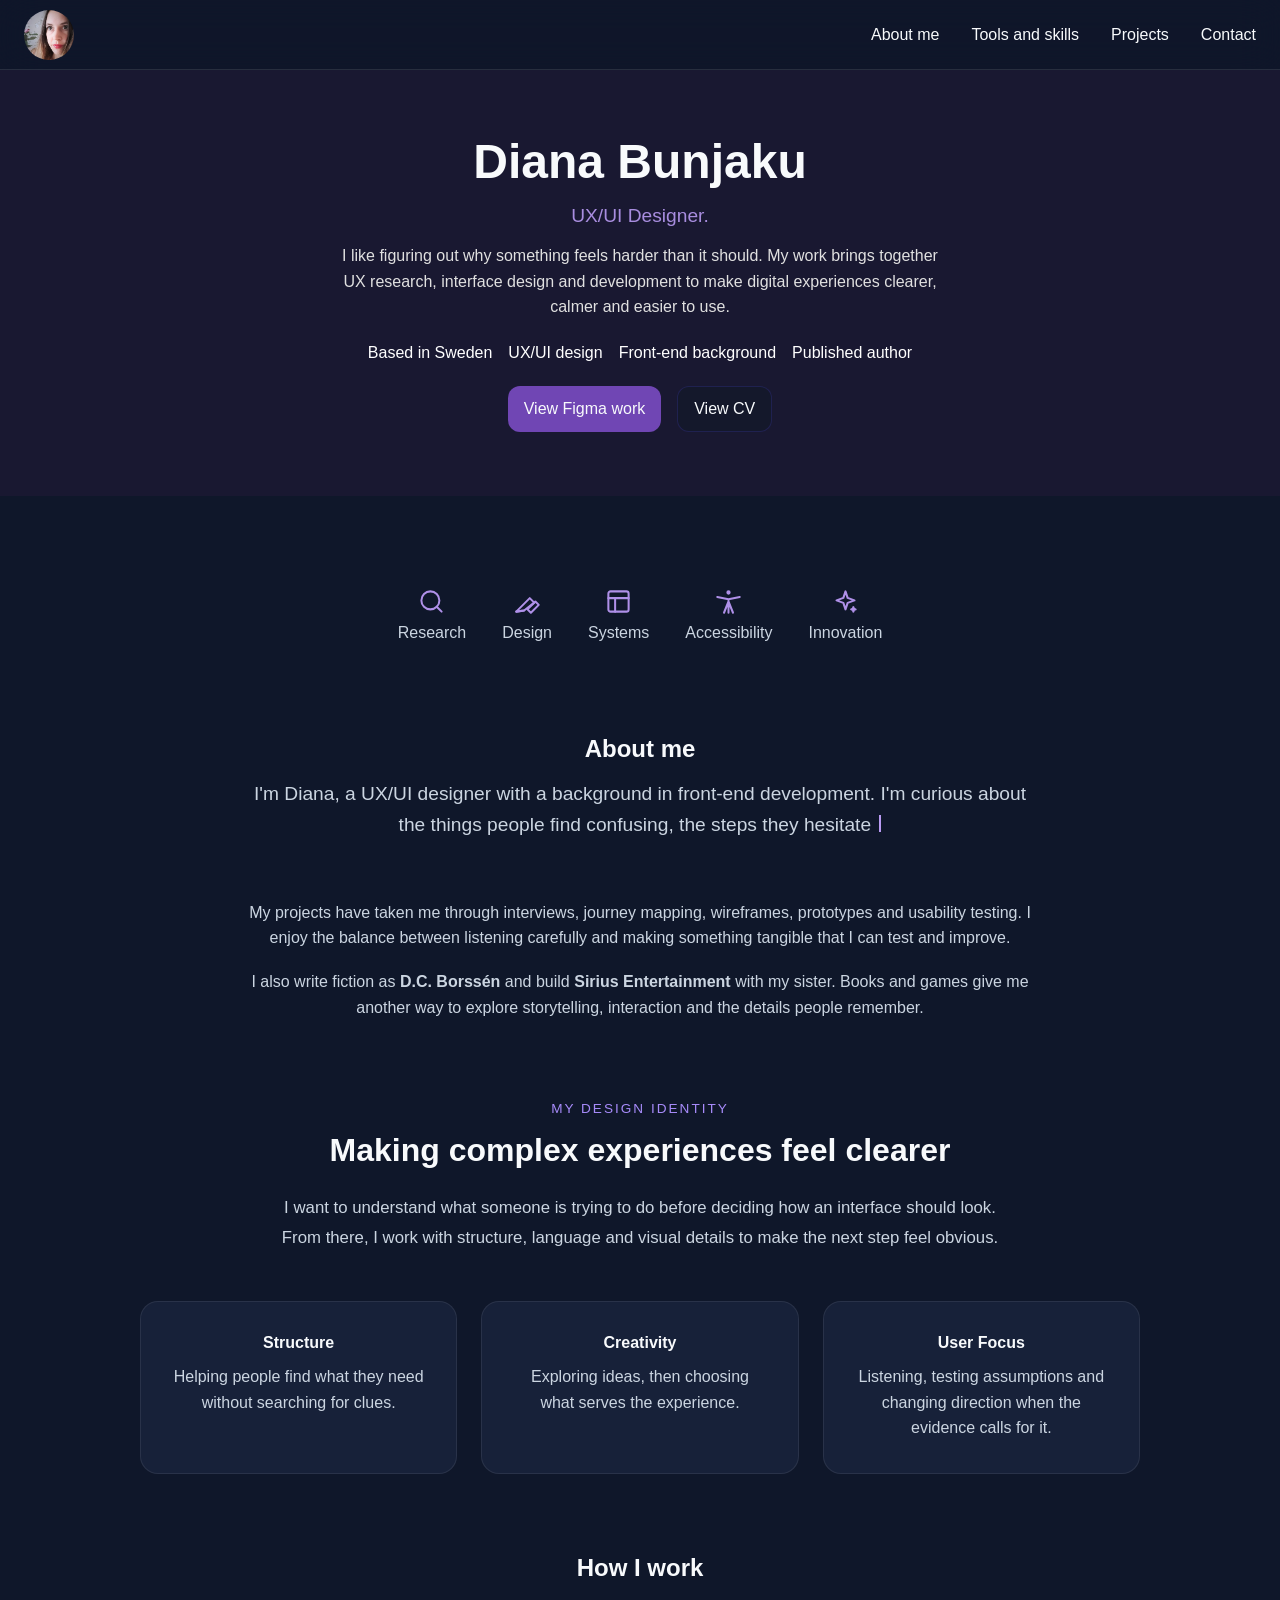
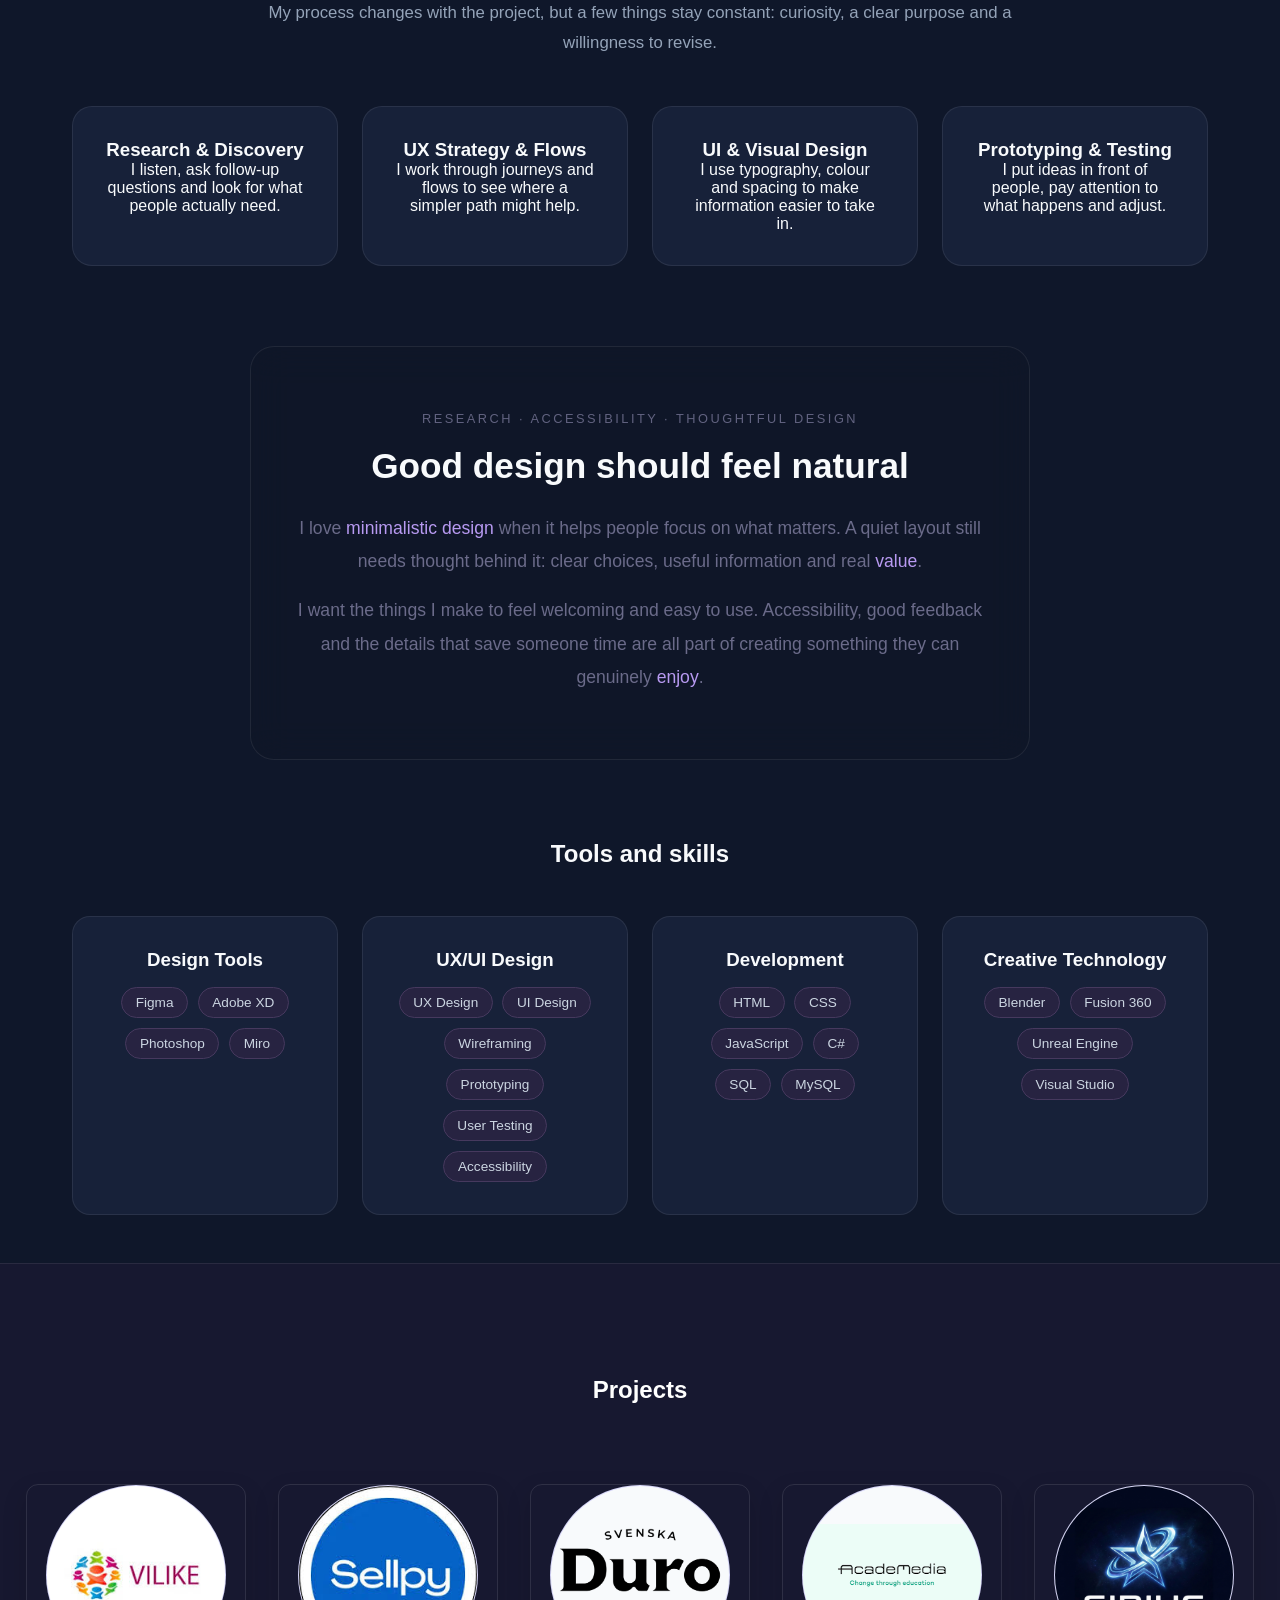
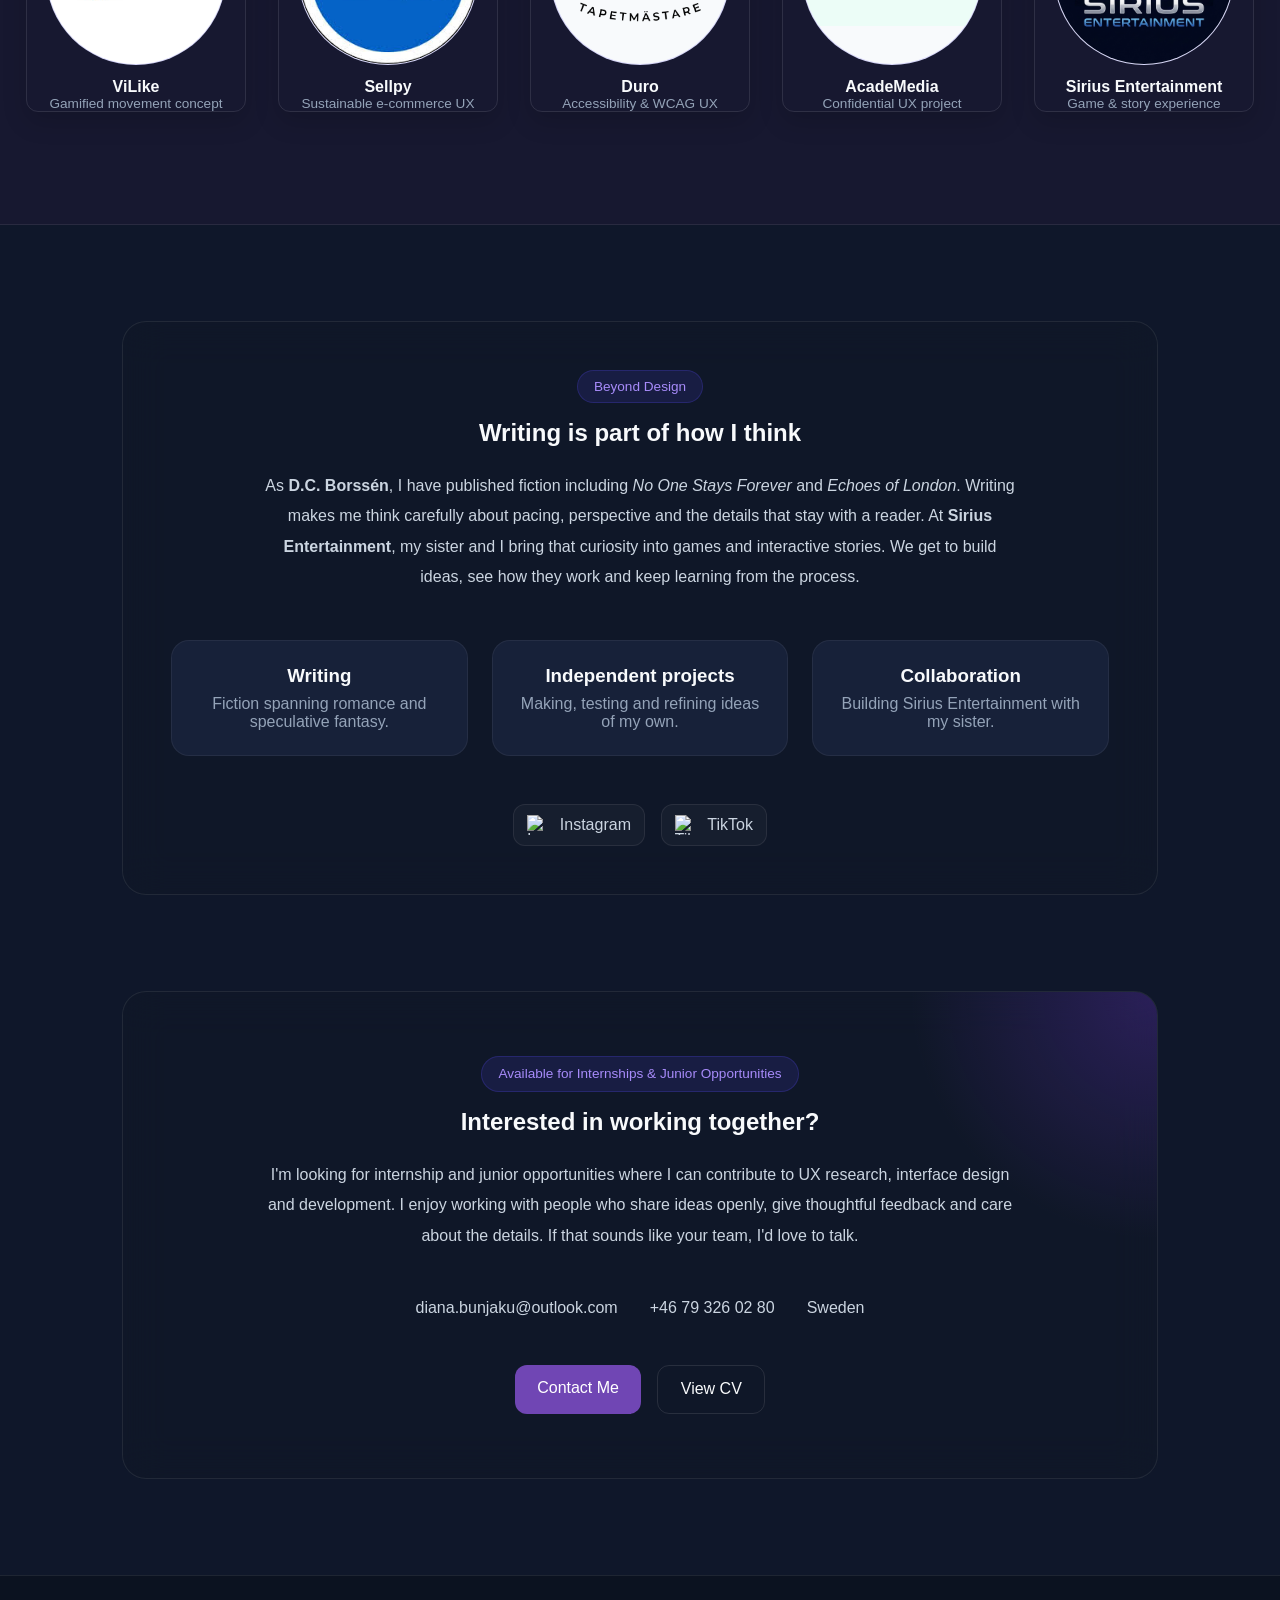
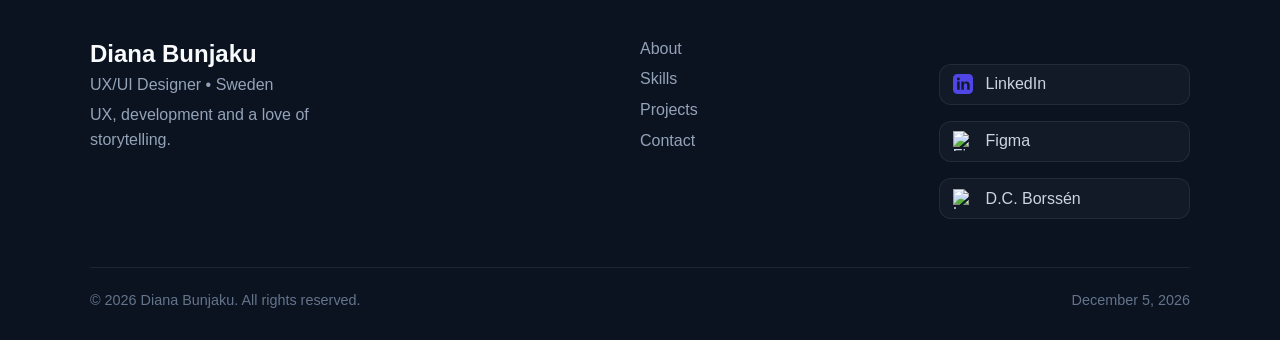
==== commit 0e01046d: "updated" ====
--- a/index.html
+++ b/index.html
@@ -12,22 +12,31 @@
 </script> -->
     <meta charset="UTF-8">
     <meta name="viewport" content="width=device-width, initial-scale=1.0">
-    <meta name="description" content="UX/UI Designer portfolio by Diana Bunjaku, showcasing case studies in UX research, accessibility, sustainable design, game UX and visual design.">
+    <meta name="description" content="Portfolio of Diana Bunjaku: UX/UI design, research, accessibility, front-end development and creative projects.">
     <meta property="og:title" content="Diana Bunjaku | UX/UI Designer Portfolio">
 <meta property="og:description" content="UX/UI portfolio showcasing case studies in UX research, accessibility, sustainable design, game UX and visual design.">
-<meta property="og:image" content="images/og-image.png">
+<meta property="og:image" content="https://dianabunjaku.com/images/og-image-v13.png">
 <meta property="og:type" content="website">
-    <title>Diana Bunjaku | UX/UI Designer i Stockholm & Sverige</title>
+    <title>Diana Bunjaku | UX/UI Designer</title>
     <link rel="stylesheet" href="css/styles.css">
-    <link rel="icon" type="image/png" href="images/favicon.png">
-    <script src="https://unpkg.com/lucide@latest"></script>
+    <link rel="icon" type="image/png" href="images/favicon-v13.png">
+
+    <link rel="icon" type="image/png" sizes="512x512" href="images/favicon-512.png">
+    <link rel="apple-touch-icon" sizes="180x180" href="images/apple-touch-icon.png">
+    <link rel="icon" type="image/png" sizes="32x32" href="images/favicon-32.png">
+    <link rel="icon" type="image/png" sizes="16x16" href="images/favicon-16.png">
+    <meta property="og:image:width" content="1200">
+    <meta property="og:image:height" content="630">
+    <meta property="og:image:alt" content="Diana Bunjaku portfolio featuring her portrait">
+    <meta name="twitter:card" content="summary_large_image">
+    <meta name="twitter:image" content="https://dianabunjaku.com/images/og-image-v13.png">
 </head>
 <body>
     <!-- Header, med navigation -->
     <header class="navbar">
         <!-- länk, tillbaka till start -->
-            <a href="index.html" class="profile-picture">
-            <img src="images/profile-db.jpg" class="picture" alt="profile picture">
+            <a href="index.html" class="profile-picture" aria-label="Home">
+            <img src="images/diana-header-photo.jpg" class="picture" alt="Portrait of Diana Bunjaku">
             </a>
           <!-- navigationsmeny -->
            <button class="mobile-menu-btn" aria-label="Toggle navigation" aria-expanded="false">
@@ -44,66 +53,64 @@
         </nav>
     </header>
 
+    <main>
     <section class="hero">
         <h1>Diana Bunjaku</h1>
         <p class="tagline">
 UX/UI Designer. </p>
 <p class="hero-description">
-Passionate about creating accessible and intuitive digital experiences
-through research, prototyping and visual design.
+I like figuring out why something feels harder than it should. My work brings together UX research, interface design and development to make digital experiences clearer, calmer and easier to use.
 </p>
 <div class="hero-tags">
-<span>📍 Sweden</span>
-<span>🎨 UX/UI Design</span>
-<span>💻 Frontend/Backend Background</span>
-<span>✍️ Published Author</span>
+<span>Based in Sweden</span>
+<span>UX/UI design</span>
+<span>Front-end background</span>
+<span>Published author</span>
 </div>
 <div class="hero-buttons">
     <a class="personal-links" href="https://www.figma.com/proto/cJaUcOsBQ9vpoShl1d4egM/Portfolio?node-id=142-179&t=FnBAHOwaCByRGjpJ-0&scaling=scale-down&content-scaling=fixed&starting-point-node-id=142%3A179&page-id=142%3A178" target="_blank" rel="noopener">
-        View Figma Portfolio
+        View Figma work
     </a>
     <a class="personal-links" href="PDF/CV.pdf" target="_blank" rel="noopener">
-        Download CV
+        View CV
     </a>
 </div>
     </section>
-    <div class="scroll-indicator">
-↓
-</div>
-      <!-- ikoner, ux-relaterade områden -->
-    <section class="ux-skills">
-
-<div class="ux-item">
-<i data-lucide="search"></i>
-<span>Research</span>
-</div>
-
-<div class="ux-item">
-<i data-lucide="pen-tool"></i>
-<span>Design</span>
-</div>
-
-<div class="ux-item">
-<i data-lucide="layout-template"></i>
-<span>Systems</span>
-</div>
-
-<div class="ux-item">
-<i data-lucide="accessibility"></i>
-<span>Accessibility</span>
-</div>
-
-<div class="ux-item">
-<i data-lucide="sparkles"></i>
-<span>Innovation</span>
-</div>
-
-</section>
+
+      <!-- Core areas, presented as text rather than decorative icons. -->
+    <section class="ux-skills" aria-label="My areas of focus">
+      <div class="ux-item">
+        <svg xmlns="http://www.w3.org/2000/svg" viewBox="0 0 24 24" fill="none" stroke="currentColor" stroke-width="1.8" stroke-linecap="round" stroke-linejoin="round" aria-hidden="true" focusable="false"><circle cx="11" cy="11" r="8"/><path d="m21 21-4.35-4.35"/></svg>
+        <span>Research</span>
+      </div>
+      <div class="ux-item">
+        <svg xmlns="http://www.w3.org/2000/svg" viewBox="0 0 24 24" fill="none" stroke="currentColor" stroke-width="1.8" stroke-linecap="round" stroke-linejoin="round" aria-hidden="true" focusable="false"><path d="m12 19 7-7 3 3-7 7-3-3Z"/><path d="m18 13-4-4L2 21l7-1 9-7Z"/><path d="m2 21 7-1"/></svg>
+        <span>Design</span>
+      </div>
+      <div class="ux-item">
+        <svg xmlns="http://www.w3.org/2000/svg" viewBox="0 0 24 24" fill="none" stroke="currentColor" stroke-width="1.8" stroke-linecap="round" stroke-linejoin="round" aria-hidden="true" focusable="false"><rect width="18" height="18" x="3" y="3" rx="2"/><path d="M3 9h18M9 9v12"/></svg>
+        <span>Systems</span>
+      </div>
+      <div class="ux-item">
+        <svg xmlns="http://www.w3.org/2000/svg" viewBox="0 0 24 24" fill="none" stroke="currentColor" stroke-width="1.8" stroke-linecap="round" stroke-linejoin="round" aria-hidden="true" focusable="false"><circle cx="12" cy="4" r="1"/><path d="m2 8 10 2 10-2M12 10v12m-4 0 4-10 4 10"/></svg>
+        <span>Accessibility</span>
+      </div>
+      <div class="ux-item">
+        <svg xmlns="http://www.w3.org/2000/svg" viewBox="0 0 24 24" fill="none" stroke="currentColor" stroke-width="1.8" stroke-linecap="round" stroke-linejoin="round" aria-hidden="true" focusable="false"><path d="m12 3 1.9 5.8L20 11l-6.1 2.2L12 19l-1.9-5.8L4 11l6.1-2.2L12 3ZM19 17l.5 1.5L21 19l-1.5.5L19 21l-.5-1.5L17 19l1.5-.5L19 17Z"/></svg>
+        <span>Innovation</span>
+      </div>
+    </section>
 
     <section id="about" class="container fade-in">
-        <h2>About me</h2>
-        <p class="typing"></p>
-        </section>
+      <h2>About me</h2>
+      <p class="typing">
+I&#x27;m Diana, a UX/UI designer with a background in front-end development. I&#x27;m curious about the things people find confusing, the steps they hesitate over and the small changes that can make an experience feel easier.
+</p>
+      <p>
+My projects have taken me through interviews, journey mapping, wireframes, prototypes and usability testing. I enjoy the balance between listening carefully and making something tangible that I can test and improve.
+</p>
+      <p>I also write fiction as <strong>D.C. Borssén</strong> and build <strong>Sirius Entertainment</strong> with my sister. Books and games give me another way to explore storytelling, interaction and the details people remember.</p>
+    </section>
 
         <section class="design-identity fade-in">
 
@@ -114,16 +121,12 @@
         </p>
 
         <h3>
-            Designing clarity in complex systems
-        </h3>
+Making complex experiences feel clearer
+</h3>
 
         <p class="identity-description">
-            Great design happens when usability,
-            accessibility and visual clarity work together.
-
-            My goal is to create experiences that feel effortless
-            while solving real user problems and delivering meaningful value.
-        </p>
+I want to understand what someone is trying to do before deciding how an interface should look. From there, I work with structure, language and visual details to make the next step feel obvious.
+</p>
 
     </div>
 
@@ -131,37 +134,31 @@
 
         <div class="identity-card structure">
 
-            <i data-lucide="layers"></i>
-
             <h4>Structure</h4>
 
             <p>
-                Clear flows, hierarchy and scalable design systems.
-            </p>
+Helping people find what they need without searching for clues.
+</p>
 
         </div>
 
         <div class="identity-card creativity">
 
-            <i data-lucide="sparkles"></i>
-
             <h4>Creativity</h4>
 
             <p>
-                Transforming ideas into engaging and memorable experiences.
-            </p>
+Exploring ideas, then choosing what serves the experience.
+</p>
 
         </div>
 
         <div class="identity-card user">
 
-            <i data-lucide="user-round"></i>
-
             <h4>User Focus</h4>
 
             <p>
-                Every decision begins with real user needs and behavior.
-            </p>
+Listening, testing assumptions and changing direction when the evidence calls for it.
+</p>
 
         </div>
 
@@ -171,60 +168,46 @@
 
         <section class="services-section">
 
-<h2>How I Create Value</h2>
+<h2>How I work</h2>
 
 <p class="services-intro">
-From user research to high-fidelity prototypes, I transform insights
-into intuitive experiences that balance user needs, business goals
-and visual excellence.
+My process changes with the project, but a few things stay constant: curiosity, a clear purpose and a willingness to revise.
 </p>
 
 <div class="services">
 
 <div class="service-card research-card">
-<i data-lucide="search"></i>
-
 <h3>Research & Discovery</h3>
 
 <p>
-Understanding users through research, analysis and problem validation
-to uncover meaningful opportunities.
+I listen, ask follow-up questions and look for what people actually need.
 </p>
 
 </div>
 
 <div class="service-card ux-card">
-<i data-lucide="git-branch"></i>
-
 <h3>UX Strategy & Flows</h3>
 
 <p>
-Structuring information, user journeys and interaction flows that
-feel natural, efficient and intuitive.
+I work through journeys and flows to see where a simpler path might help.
 </p>
 
 </div>
 
 <div class="service-card ui-card">
-<i data-lucide="palette"></i>
-
 <h3>UI & Visual Design</h3>
 
 <p>
-Creating accessible interfaces with strong hierarchy, consistency
-and modern visual systems.
+I use typography, colour and spacing to make information easier to take in.
 </p>
 
 </div>
 
 <div class="service-card prototype-card">
-<i data-lucide="monitor-smartphone"></i>
-
 <h3>Prototyping & Testing</h3>
 
 <p>
-Turning concepts into interactive prototypes that can be validated,
-tested and refined.
+I put ideas in front of people, pay attention to what happens and adjust.
 </p>
 
 </div>
@@ -237,21 +220,19 @@
     <div class="design-manifesto">
 
     <p class="manifesto-tag">
-        UX Strategy • Accessibility • Human-Centered Design
+        Research · Accessibility · Thoughtful design
     </p>
 
     <h3 class="manifesto-title">
-        Designing clarity in complex systems
+        Good design should feel natural
     </h3>
 
     <p class="manifesto-text">
-        I am inspired by <strong>minimalistic design</strong>, clear visual systems, and intuitive user flows.
-        I aim to create experiences that feel effortless — while still delivering real <strong>value</strong>.
+        I love <strong>minimalistic</strong> <strong>design</strong> when it helps people focus on what matters. A quiet layout still needs thought behind it: clear choices, useful information and real <strong>value</strong>.
     </p>
 
     <p class="manifesto-text">
-        Great design is not only aesthetics.
-        It is understanding users, solving problems, and shaping products people genuinely <strong>enjoy</strong> using.
+        I want the things I make to feel welcoming and easy to use. Accessibility, good feedback and the details that save someone time are all part of creating something they can genuinely <strong>enjoy</strong>.
     </p>
 
 </div>
@@ -263,8 +244,7 @@
         <!-- verktyg och kompetenser -->
 <section class="skills-categories">
 
-    <div class="skill-card skill-card design">
-        <i data-lucide="pen-tool"></i>
+    <div class="skill-card design">
         <h3>Design Tools</h3>
 
         <div class="skill-tags">
@@ -275,8 +255,7 @@
         </div>
     </div>
 
-    <div class="skill-card skill-card ux">
-        <i data-lucide="sparkles"></i>
+    <div class="skill-card ux">
         <h3>UX/UI Design</h3>
 
         <div class="skill-tags">
@@ -289,8 +268,7 @@
         </div>
     </div>
 
-    <div class="skill-card skill-card dev">
-        <i data-lucide="code-2"></i>
+    <div class="skill-card dev">
         <h3>Development</h3>
 
         <div class="skill-tags">
@@ -303,8 +281,7 @@
         </div>
     </div>
 
-    <div class="skill-card skill-card tech">
-        <i data-lucide="box"></i>
+    <div class="skill-card tech">
         <h3>Creative Technology</h3>
 
         <div class="skill-tags">
@@ -318,12 +295,12 @@
 </section>
 
         <section id="projects" class="fade-in">
-        <h1>Projects</h1>
+        <h2>Projects</h2>
      <!-- projekt, klickbara bilder -->
     <div class="projects-grid">
         <a class="card vilike" href="projects/project-1.html">
         <div class="project-circle">
-        <img src="images/vilike-logo.jpg" alt="vilike project image" class="project-image" class="project-image2">
+        <img src="images/vilike-logo.jpg" alt="ViLike project logo" class="project-image">
     </div>
 
     <div class="project-info">
@@ -334,7 +311,7 @@
 
          <a class="card sellpy" href="projects/project-2.html">
          <div class="project-circle">
-         <img src="images/Sellpy-logo.jpg" alt="sellpy project image" class="project-image">
+         <img src="images/Sellpy-logo.jpg" alt="Sellpy project logo" class="project-image">
          </div>
          <div class="project-info">
              <h3>Sellpy</h3>
@@ -344,7 +321,7 @@
 
         <a class="card duro" href="projects/project-3.html">
         <div class="project-circle">
-        <img src="images/Duro_logo_SV_svart_hemsida (1).png" alt="duro project image" class="project-image2">
+        <img src="images/Duro_logo_SV_svart_hemsida (1).png" alt="Duro project logo" class="project-image2">
         </div>
         <div class="project-info">
             <h3>Duro</h3>
@@ -354,7 +331,7 @@
 
         <a class="card academedia" href="projects/project-5.html">
         <div class="project-circle">
-        <img src="images/AcadeMedia.png" alt="AcadeMedia project image" class="project-image2">
+        <img src="images/AcadeMedia.png" alt="AcadeMedia project logo" class="project-image2">
         </div>
         <div class="project-info">
             <h3>AcadeMedia</h3>
@@ -364,7 +341,7 @@
 
         <a class="card se" href="projects/project-4.html">
         <div class="project-circle">
-        <img src="images/SE.png" alt="game project image" class="project-image2">
+        <img src="images/SE.png" alt="Sirius Entertainment logo" class="project-image2">
         </div>
         <div class="project-info">
             <h3>Sirius Entertainment</h3>
@@ -383,51 +360,50 @@
 </span>
 
 <h2>
-Storytelling Shapes My Design Thinking
+Writing is part of how I think
 </h2>
 
 <p class="creative-text">
 
-Alongside UX/UI Design, I publish fiction under the pen name
-<strong>D.C. Borssén</strong>.
-
-Building an audience, creating content and developing a personal brand
-has strengthened my understanding of storytelling, communication,
-engagement and user motivation.
-
-These experiences influence how I approach design —
-creating experiences that are not only usable,
-but meaningful and memorable.
+As <strong>D.C. Borssén</strong>, I have published fiction including <em>No One Stays Forever</em> and <em>Echoes of London</em>. Writing makes me think carefully about pacing, perspective and the details that stay with a reader.
+
+At <strong>Sirius Entertainment</strong>, my sister and I bring that curiosity into games and interactive stories. We get to build ideas, see how they work and keep learning from the process.
 
 </p>
 
 <div class="creative-highlights">
 
 <div class="creative-stat">
-<h3>Storytelling</h3>
-<p>Creating engaging narratives and experiences.</p>
+<h3>Writing</h3>
+<p>
+Fiction spanning romance and speculative fantasy.
+</p>
 </div>
 
 <div class="creative-stat">
-<h3>Brand Building</h3>
-<p>Growing and communicating a consistent identity.</p>
+<h3>Independent projects</h3>
+<p>
+Making, testing and refining ideas of my own.
+</p>
 </div>
 
 <div class="creative-stat">
-<h3>Content Creation</h3>
-<p>Understanding audiences through continuous feedback.</p>
+<h3>Collaboration</h3>
+<p>
+Building Sirius Entertainment with my sister.
+</p>
 </div>
 
 </div>
 
 <div class="creative-links">
 
-<a class="social-link" href="https://instagram.com/dcborssen">
+<a class="social-link" href="https://instagram.com/dcborssen" target="_blank" rel="noopener noreferrer">
 <img src="https://cdn.simpleicons.org/instagram/4F46E5" alt="Instagram icon">
 <span>Instagram</span>
 </a>
 
-<a class="social-link" href="https://tiktok.com/@dcborssen">
+<a class="social-link" href="https://tiktok.com/@dcborssen" target="_blank" rel="noopener noreferrer">
 <img src="https://cdn.simpleicons.org/tiktok/4F46E5" alt="TikTok icon">
         <span>TikTok</span>
 </a>
@@ -447,37 +423,28 @@
 </span>
 
 <h2>
-Let's Create Better Experiences Together
+Interested in working together?
 </h2>
 
 <p class="contact-description">
 
-I am currently seeking opportunities where I can contribute,
-grow and collaborate with teams that care about creating
-meaningful digital experiences.
-
-Combining UX thinking, visual design and technical understanding,
-I enjoy turning complex challenges into intuitive solutions.
-
-If you believe I could be a valuable addition to your team,
-I would love to hear from you.
+I'm looking for internship and junior opportunities where I can contribute to UX research, interface design and development.
+
+I enjoy working with people who share ideas openly, give thoughtful feedback and care about the details. If that sounds like your team, I'd love to talk.
 
 </p>      
 
 <div class="contact-methods">
 
 <div class="contact-item">
-<i data-lucide="mail"></i>
 <span>diana.bunjaku@outlook.com</span>
 </div>
 
 <div class="contact-item">
-<i data-lucide="phone"></i>
 <span>+46 79 326 02 80</span>
 </div>
 
 <div class="contact-item">
-<i data-lucide="map-pin"></i>
 <span>Sweden</span>
 </div>
 
@@ -498,7 +465,7 @@
 target="_blank"
 class="contact-btn secondary-btn">
 
-Download CV
+View CV
 
 </a>
 
@@ -508,6 +475,7 @@
 
 </section>
     
+    </main>
     <footer class="footer">
 
 <div class="footer-inner">
@@ -522,7 +490,7 @@
 </p>
 
 <p class="footer-tagline">
-Designing intuitive experiences with clarity, empathy and purpose.
+UX, development and a love of storytelling.
 </p>
 
 </div>
@@ -559,7 +527,7 @@
         <span>Figma</span>
 </a>
 
-<a class="social-link" href="https://instagram.com/dcborssen">
+<a class="social-link" href="https://instagram.com/dcborssen" target="_blank" rel="noopener noreferrer">
 <img src="https://cdn.simpleicons.org/instagram/4F46E5" alt="Instagram icon">
         <span>D.C. Borssén</span>
 </a>
@@ -570,7 +538,7 @@
 
 <div class="footer-bottom">
 
-<p>© 2026 Diana Bunjaku — All rights reserved</p>
+<p>© 2026 Diana Bunjaku. All rights reserved.</p>
 
 <p id="date"></p>
 
--- a/css/styles.css
+++ b/css/styles.css
@@ -1859,4 +1859,88 @@
     .nav-links a::after {
         display: none;
     }
-}+}
+
+
+/* -------------------------------------------------------------
+   V4: Diana's original dark design, deliberately restrained.
+   Five meaningful skill icons and branded project hover colours stay.
+   Non-clickable information cards are deliberately static.
+   ------------------------------------------------------------- */
+:root { --refine-violet: #B89AF2; --refine-violet-strong: #8255C7; }
+html { scroll-padding-top: 100px; }
+body { background: #0F172A; }
+.hero { background: #191831; }
+.hero::before, .hero::after, .design-manifesto::before,
+.skill-card::before { content: none !important; display: none !important; }
+#projects { background: #171830; }
+.personal-links:first-child, .primary-btn { background: #7046B4; }
+.personal-links:first-child:hover, .primary-btn:hover { background: #8255C7; }
+.tagline, .manifesto-text strong, .nav-links a:hover, .footer-links a:hover { color: var(--refine-violet); }
+/* These are not buttons. A restrained, static presentation is intentional. */
+.ux-item, .service-card, .identity-card, .skill-card, .skill-tags span,
+.creative-stat, .value-card, .contact-item {
+    transform: none !important; box-shadow: none !important;
+    transition: none !important; cursor: default;
+}
+.ux-item:hover, .service-card:hover, .identity-card:hover, .skill-card:hover,
+.skill-tags span:hover, .creative-stat:hover, .value-card:hover {
+    transform: none !important; box-shadow: none !important;
+    border-color: rgba(255,255,255,.1) !important;
+}
+.skill-card, .service-card, .identity-card, .creative-stat {
+    background: #172139; -webkit-backdrop-filter: none; backdrop-filter: none;
+}
+.skill-tags span { background: #272341; border-color: #46395E; }
+.fade-in, .fade-in.show { opacity: 1 !important; transform: none !important; transition: none !important; }
+.scroll-indicator { display: none; }
+.ux-skills { gap: 2.25rem; padding-top: 1.8rem; padding-bottom: 1.8rem; }
+.ux-item { display: flex; align-items: center; flex-direction: column; gap: .55rem; color: #CBD5E1; }
+.ux-item svg { width: 27px; height: 27px; color: #AF90E8; }
+.ux-item:hover svg, .ux-item:hover { color: #CBD5E1; transform: none !important; }
+#about p { max-width: 820px; margin-left: auto; margin-right: auto; }
+#about p + p { margin-top: 1.15rem; }
+.typing { min-height: 6.4rem; }
+.typing[data-typing-active]::after {
+    content: ''; display: inline-block; width: 2px; height: .9em;
+    margin-left: 3px; background: #B89AF2; vertical-align: -0.08em;
+    animation: typing-caret .75s steps(1,end) infinite;
+}
+@keyframes typing-caret { 50% { opacity: 0; } }
+/* Branded glow is reserved for actual project links. */
+.projects-grid .card { --project-glow: rgba(168,85,247,.65); --project-rgb: 168,85,247; border: 1px solid rgba(255,255,255,.10); }
+.projects-grid .card.vilike { --project-glow: rgba(168,85,247,.70); --project-rgb: 168,85,247; }
+.projects-grid .card.sellpy { --project-glow: rgba(59,130,246,.70); --project-rgb: 59,130,246; }
+.projects-grid .card.duro { --project-glow: rgba(212,175,55,.70); --project-rgb: 212,175,55; }
+.projects-grid .card.academedia { --project-glow: rgba(34,197,94,.65); --project-rgb: 34,197,94; }
+.projects-grid .card.se { --project-glow: rgba(183,235,246,.70); --project-rgb: 183,235,246; }
+.projects-grid .card::before, .projects-grid .card::after { content: none !important; display: none !important; }
+.projects-grid .card:hover, .projects-grid .card:focus-visible { transform: translateY(-3px); border-color: rgba(var(--project-rgb),.45); }
+.projects-grid .card:hover .project-circle, .projects-grid .card:focus-visible .project-circle {
+    transform: translateY(-3px) scale(1.025) !important;
+    box-shadow: 0 0 26px var(--project-glow) !important;
+    border-color: rgba(var(--project-rgb),.60);
+}
+.projects-grid .card:hover img, .projects-grid .card:focus-visible img { transform: scale(1.02); }
+.projects-grid .card:hover .project-info h3, .projects-grid .card:focus-visible .project-info h3 {
+    text-decoration: underline; text-underline-offset: .25em;
+}
+.profile-picture img:hover { transform: none; box-shadow: none; }
+.hero-tags span, .skill-tags span { cursor: default; }
+a:focus-visible, button:focus-visible { outline: 2px solid #D9C6FF; outline-offset: 4px; }
+@media (max-width: 768px) {
+  .ux-skills { gap: 1.25rem 1.65rem; }
+  .ux-item { min-width: 86px; }
+  .ux-item svg { width: 24px; height: 24px; }
+  .typing { min-height: 10rem; }
+  .mobile-menu-btn { box-shadow: none; border-radius: 12px; }
+  .nav-links { border-radius: 14px; }
+  .nav-links a:focus-visible { outline-offset: -3px; }
+}
+@media (prefers-reduced-motion: reduce) {
+  *, *::before, *::after { animation: none !important; scroll-behavior: auto !important; transition-duration: 0s !important; }
+  .typing { min-height: 0; }
+  .typing::after { content: none !important; }
+}
+
+.sr-only-typing { position: absolute; width: 1px; height: 1px; padding: 0; margin: -1px; overflow: hidden; clip: rect(0,0,0,0); white-space: nowrap; border: 0; }
